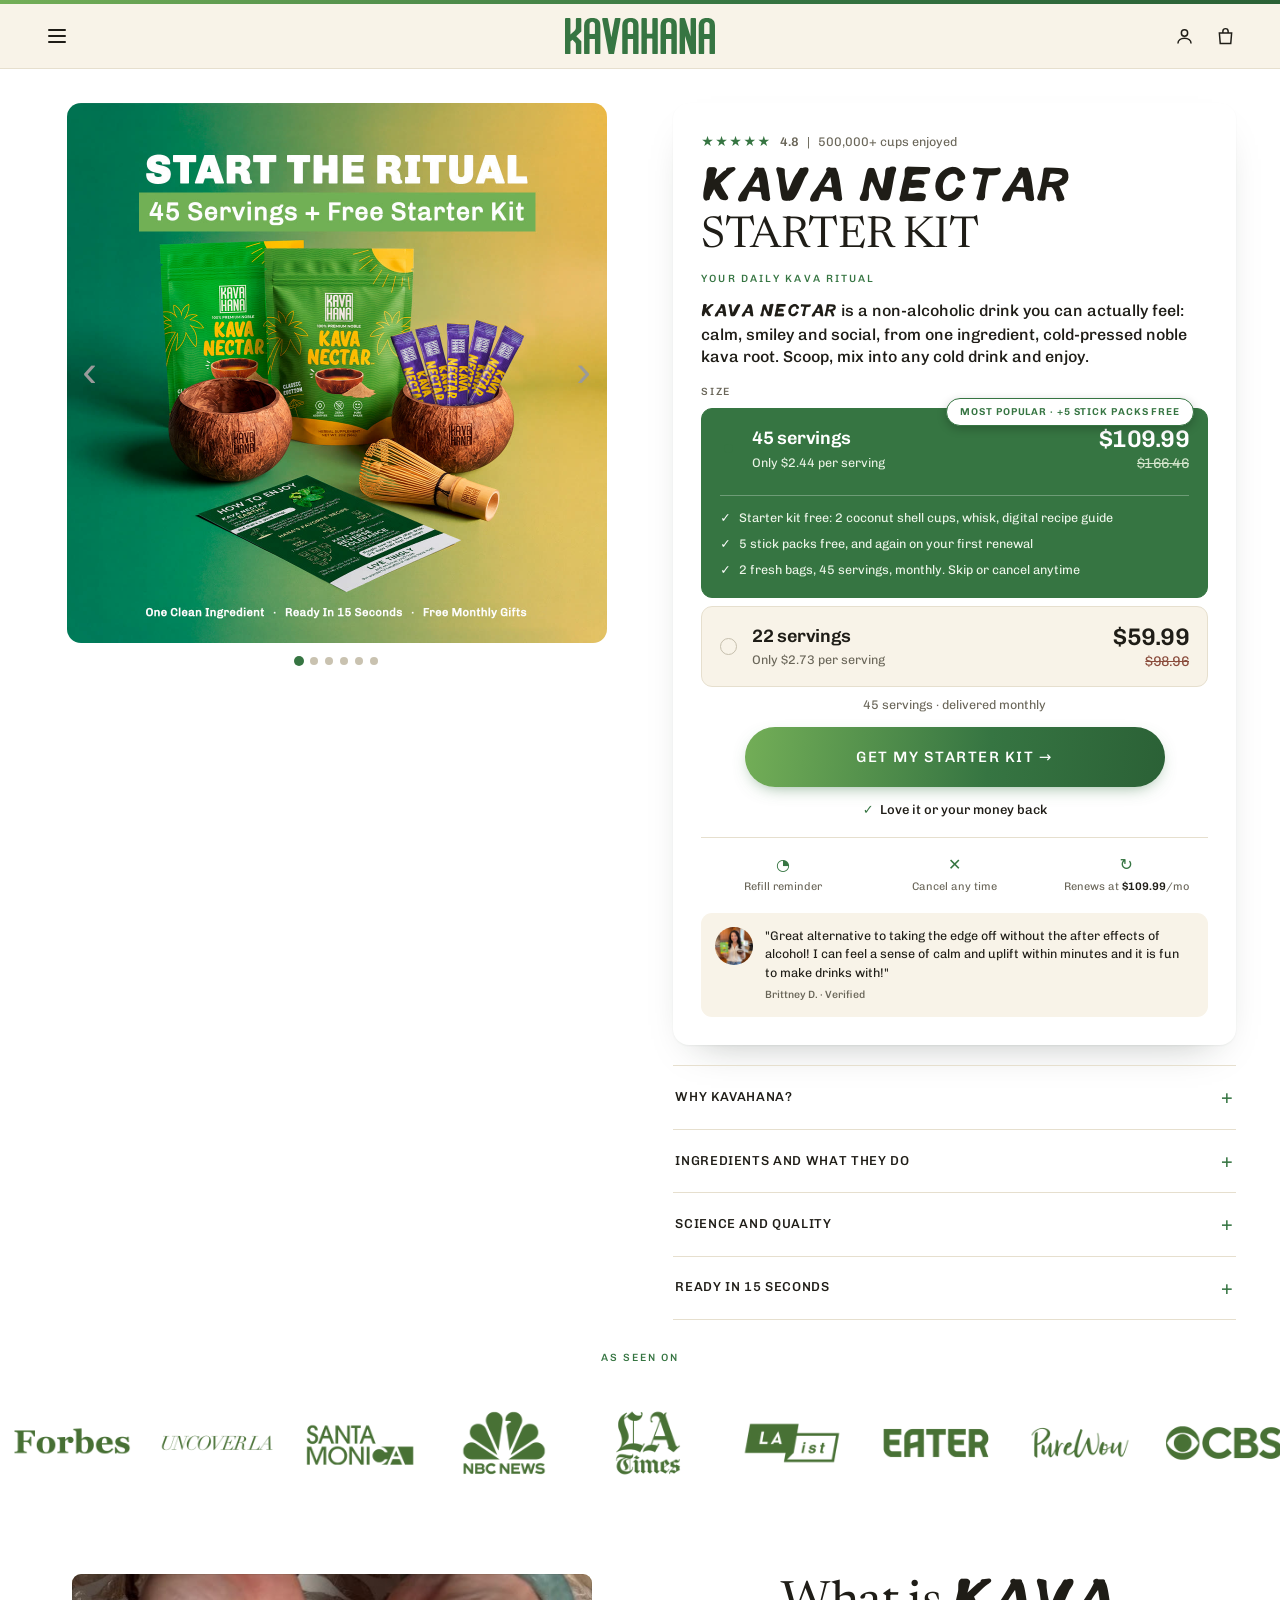
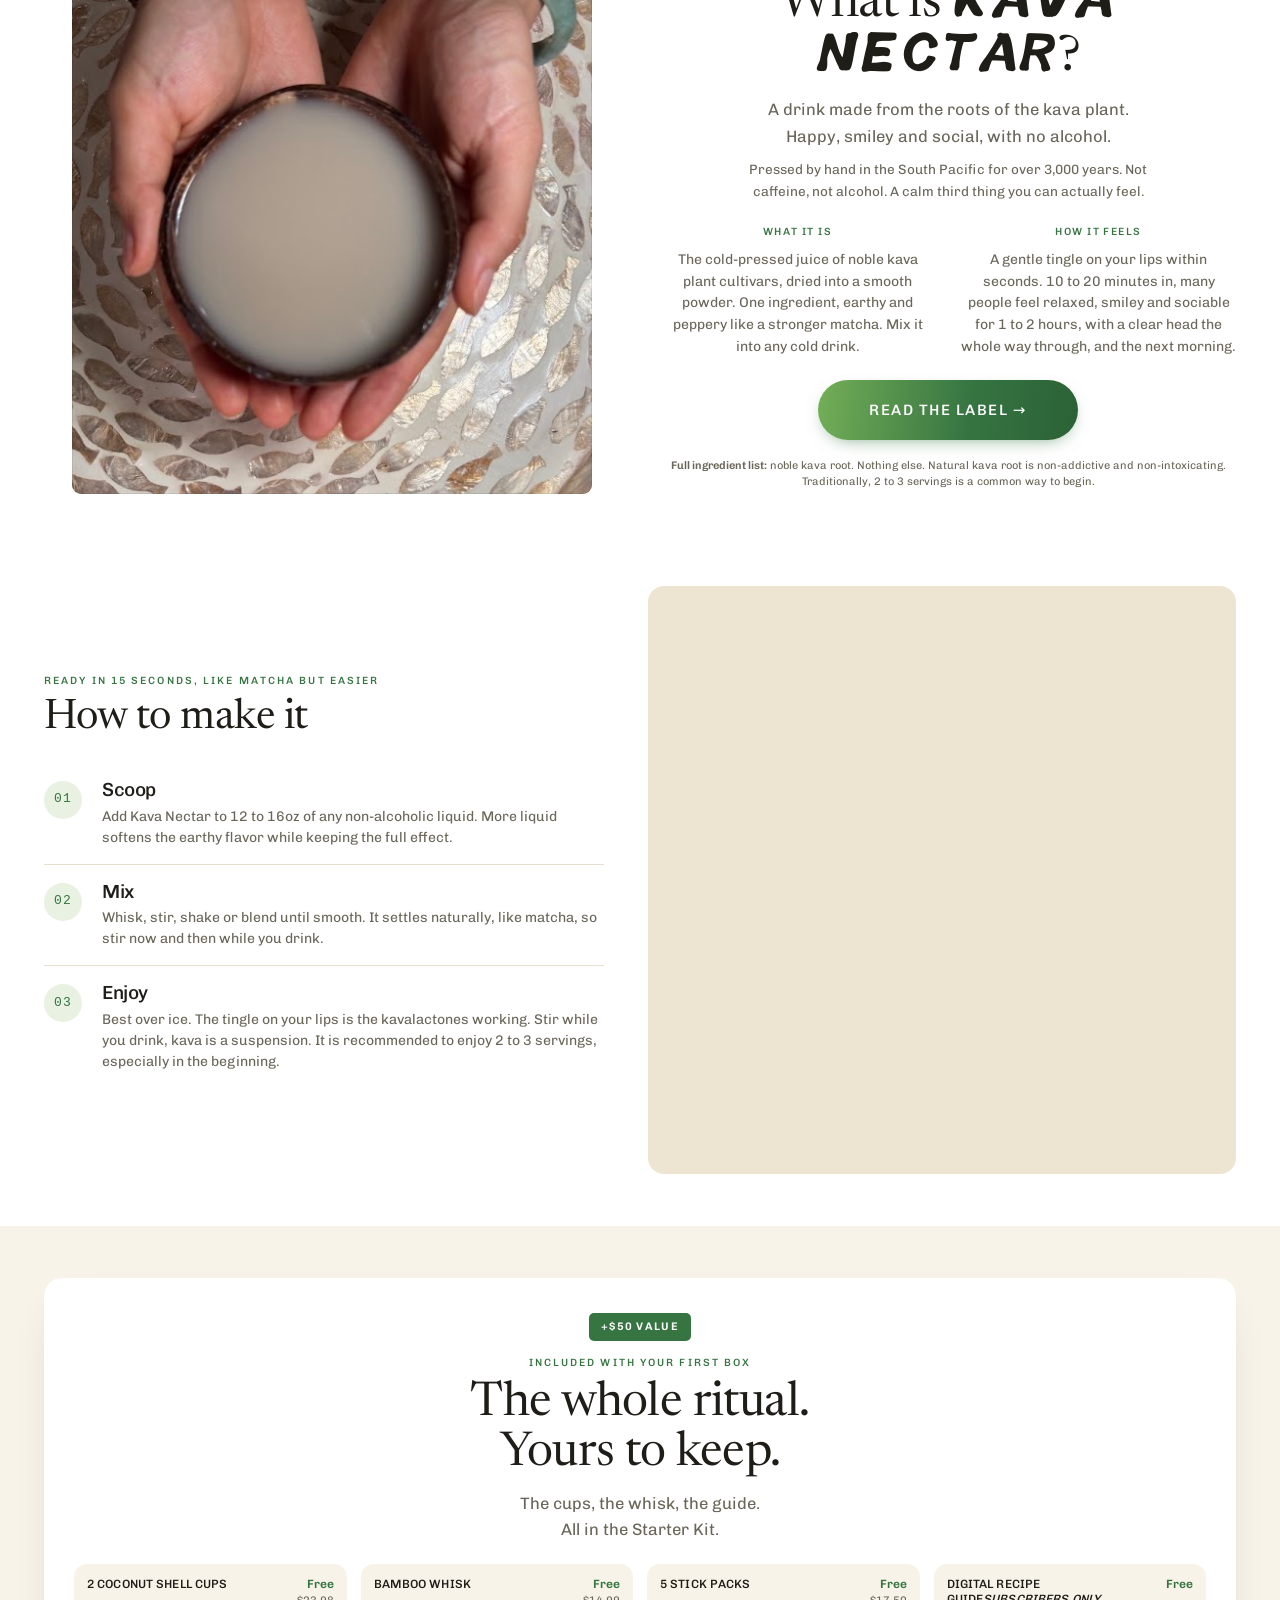
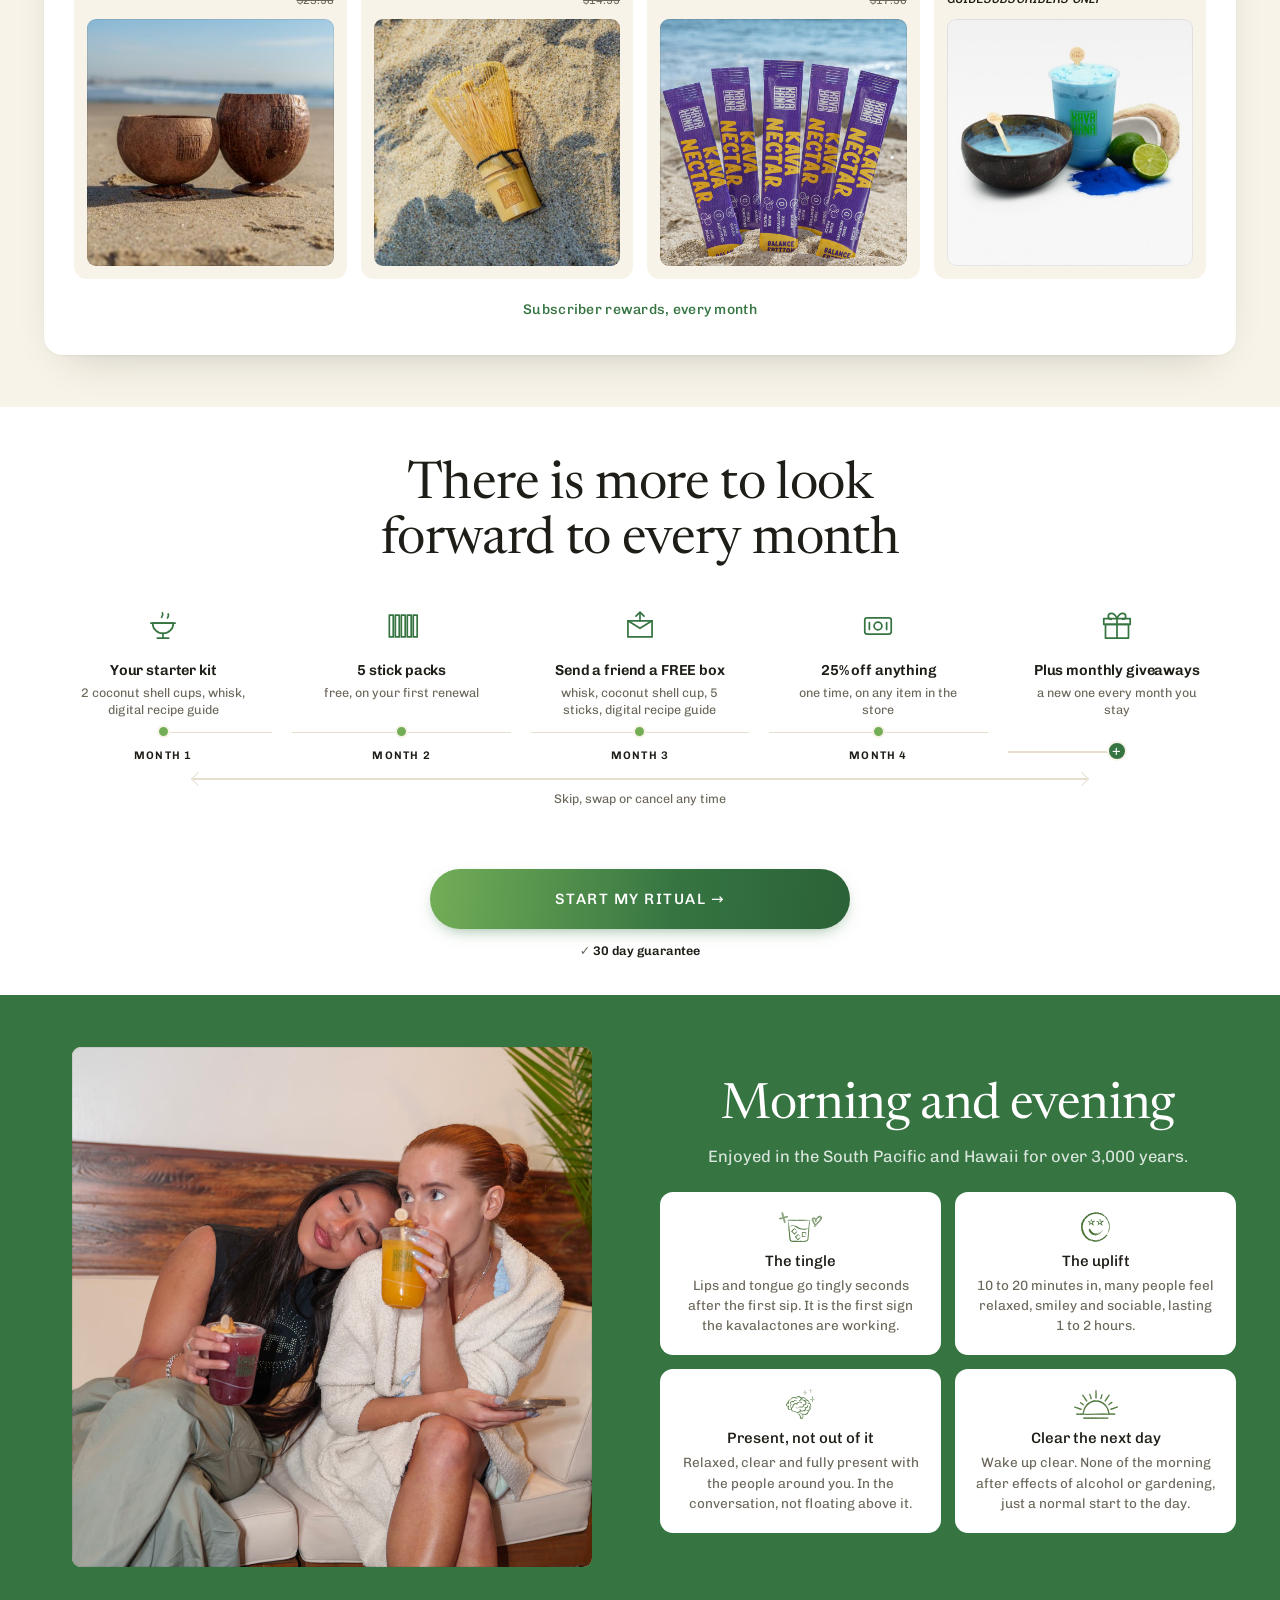
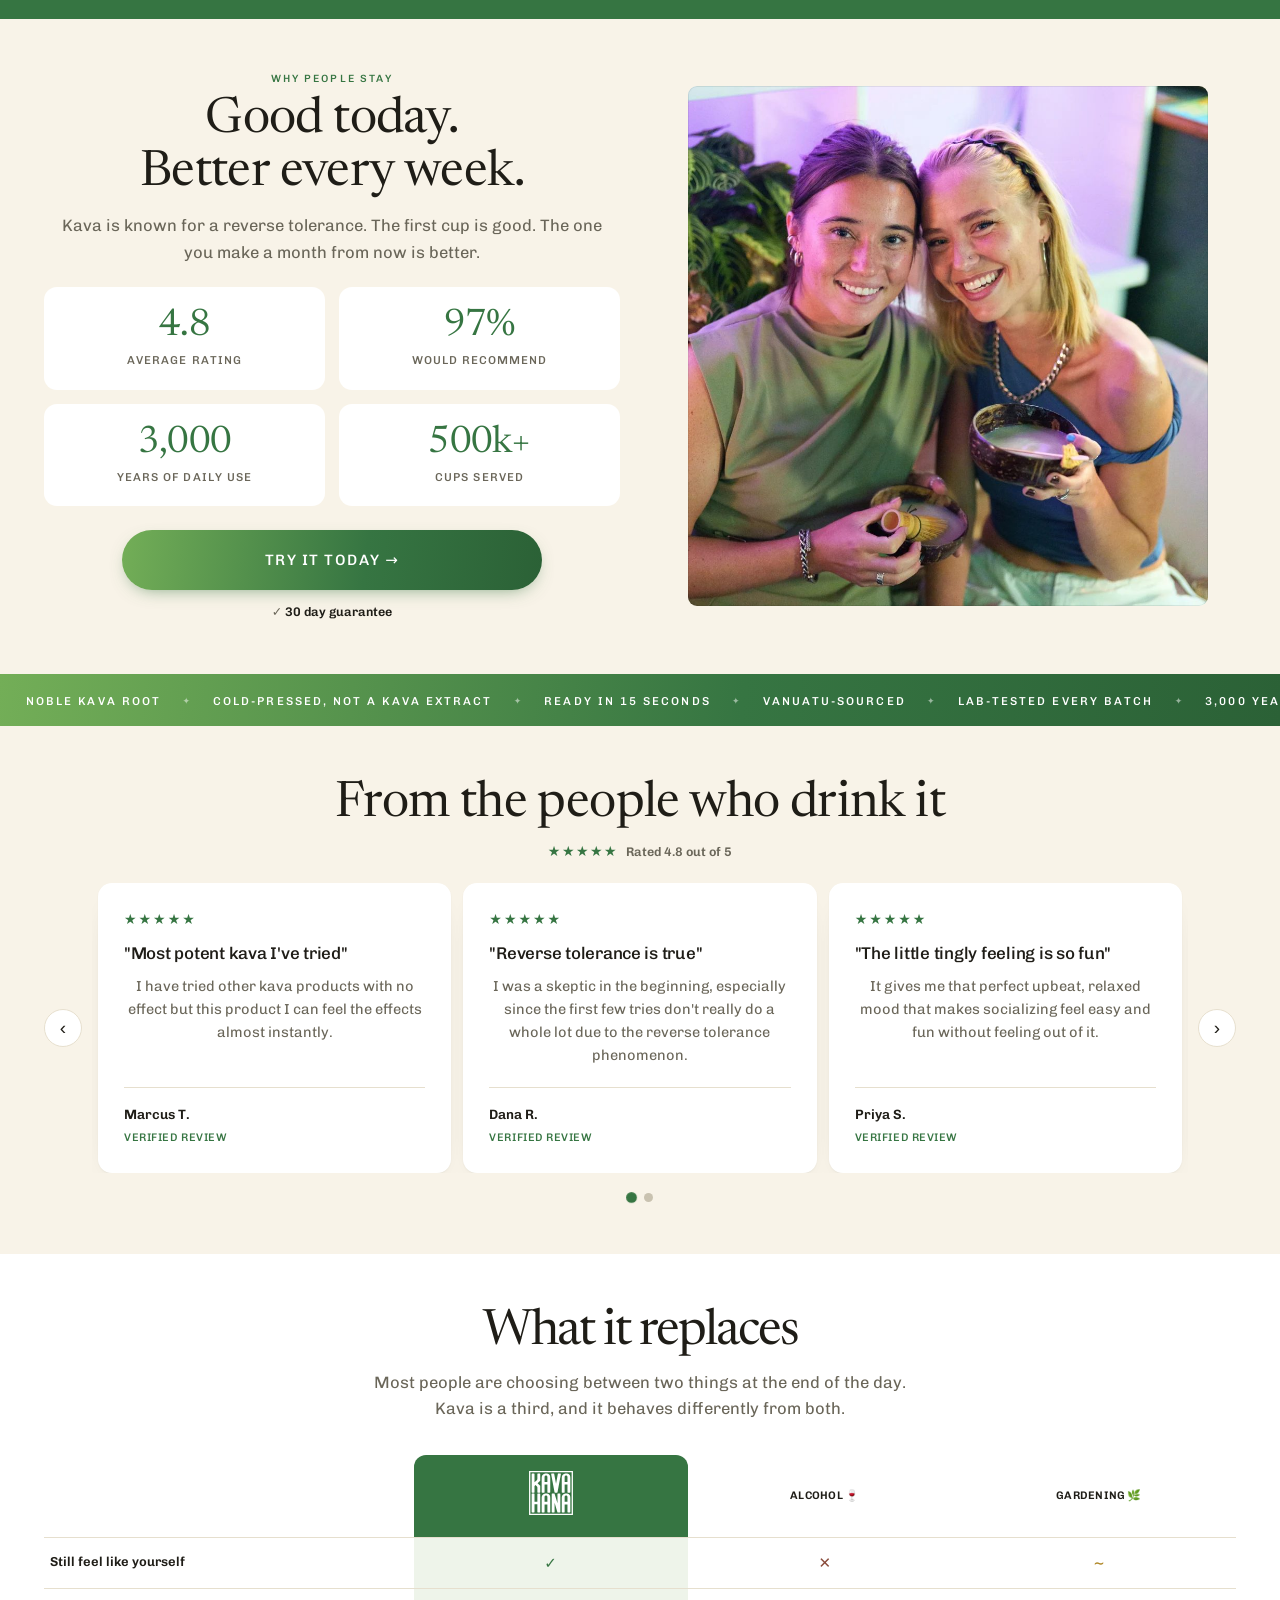
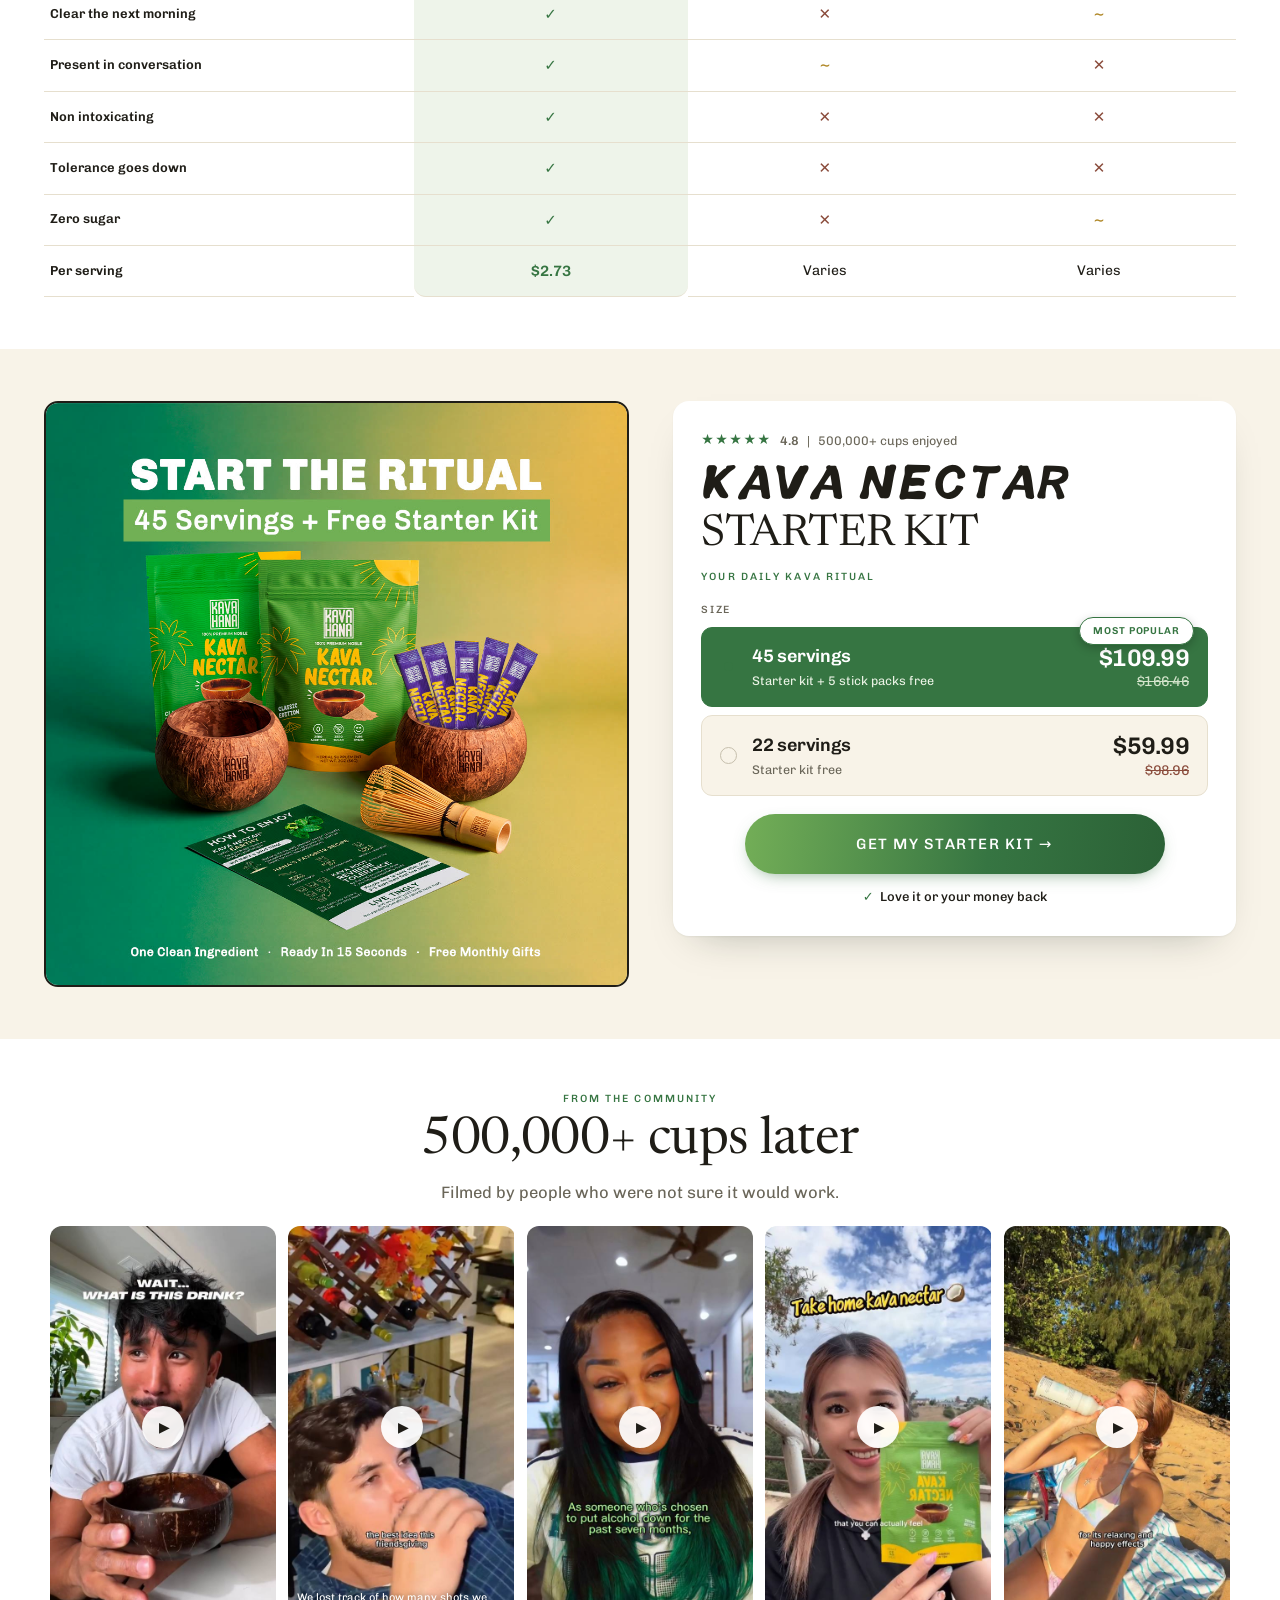
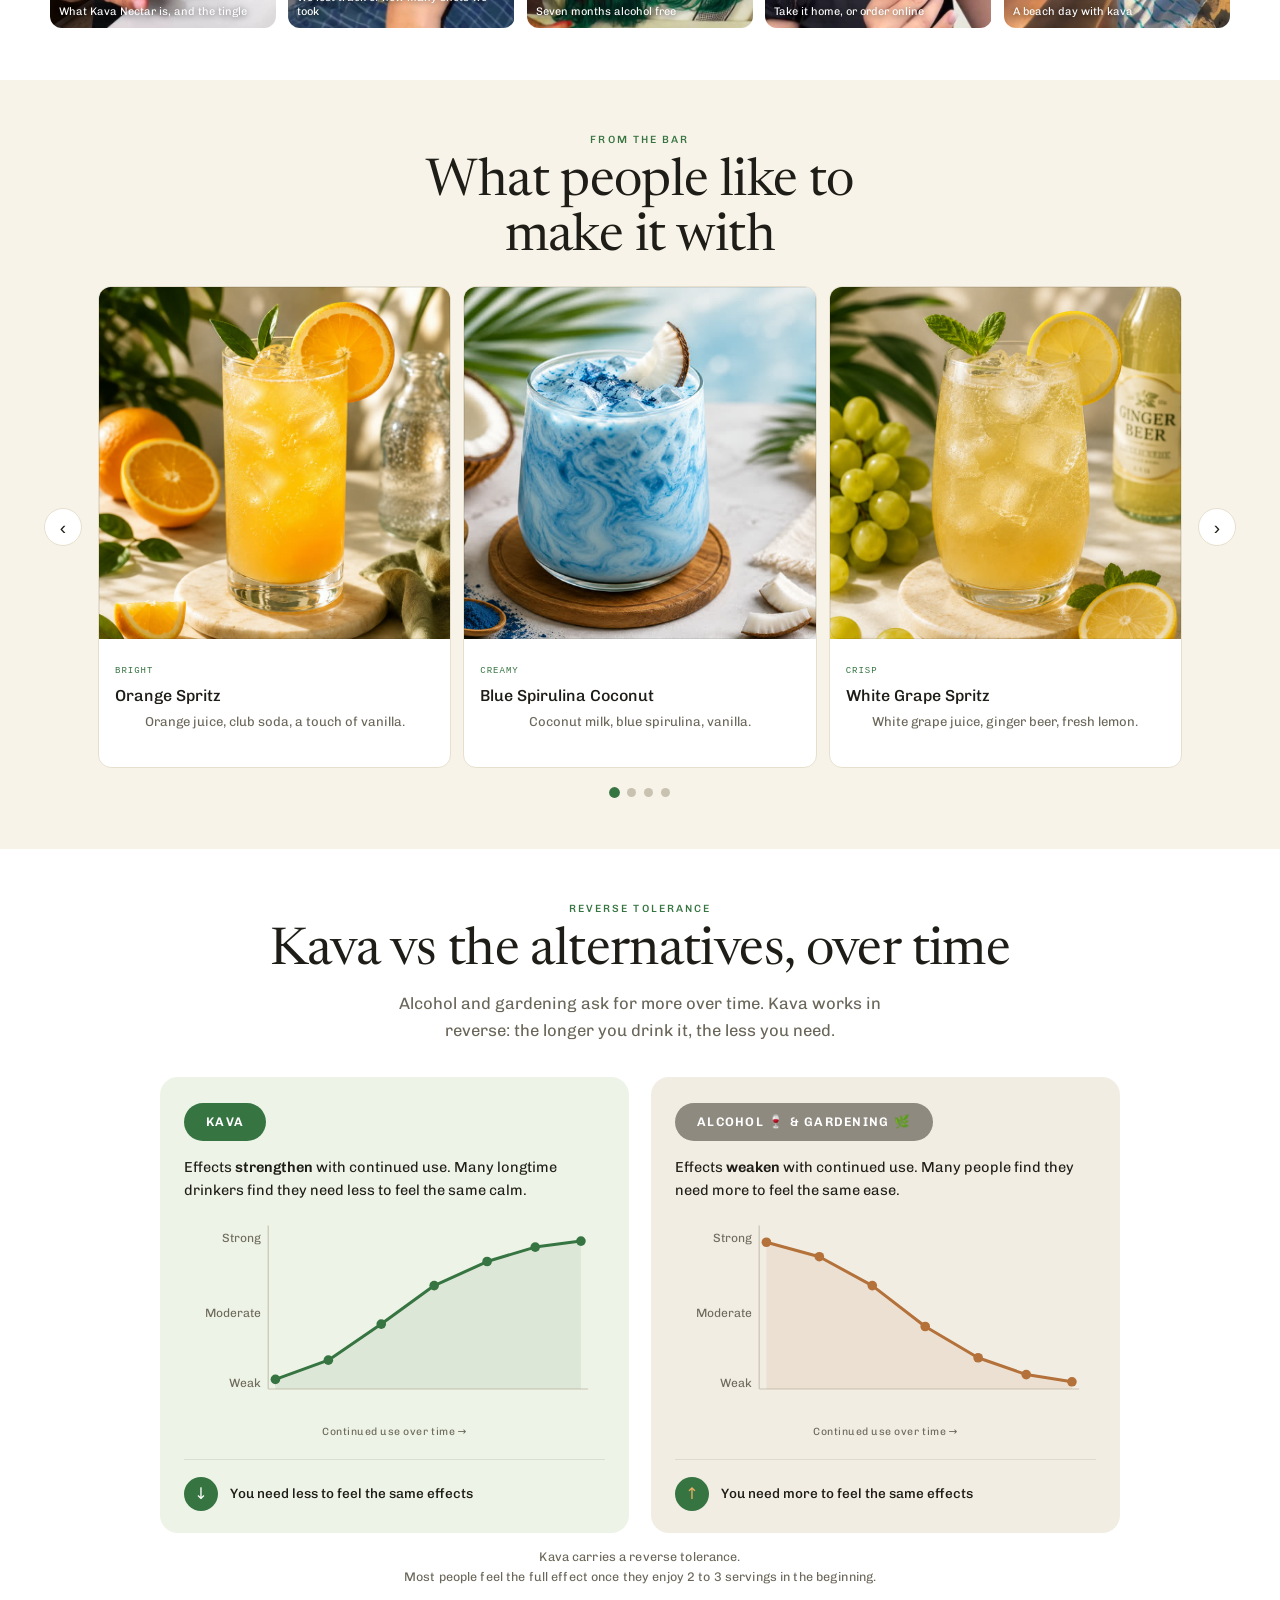
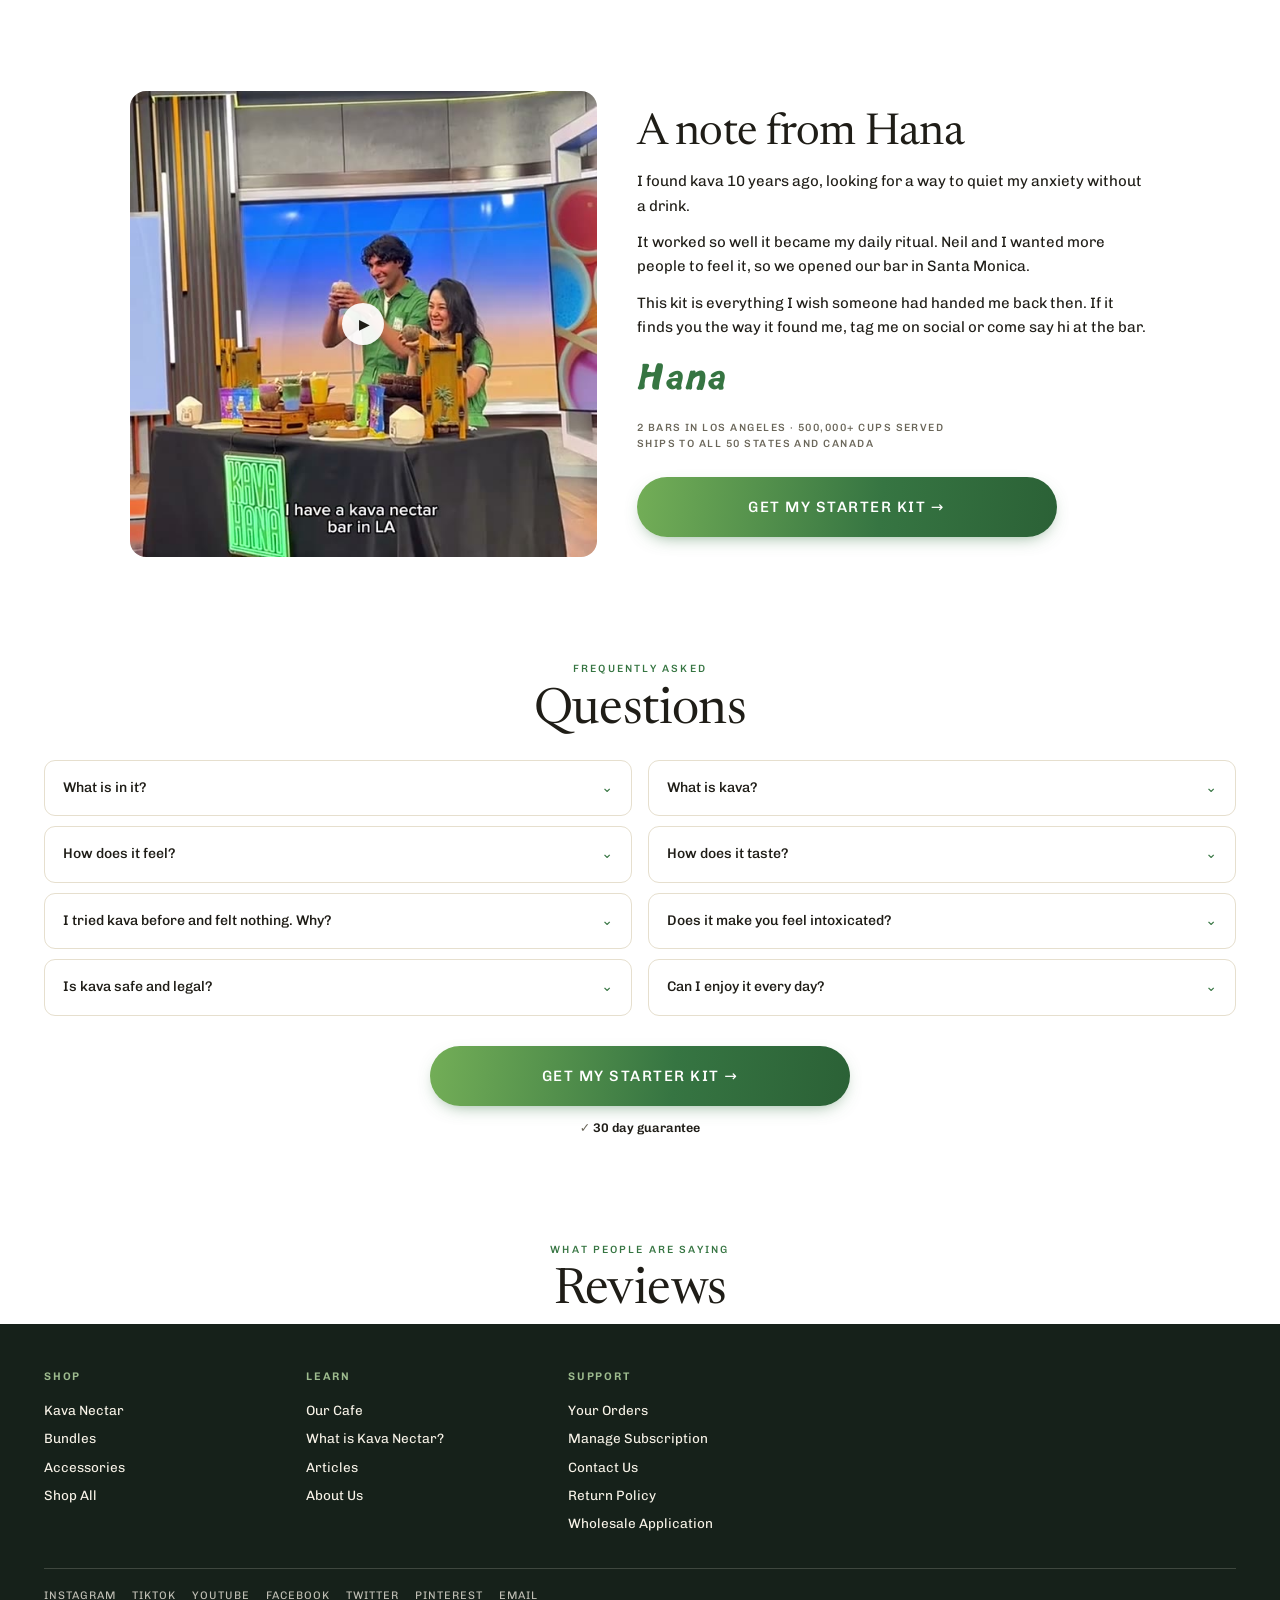
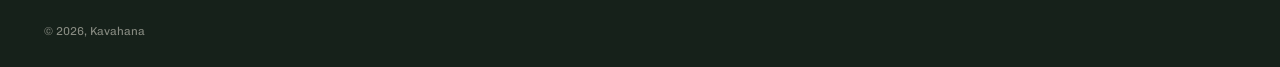
==== index.html @ b06ee7ac "ED-style seamless gallery wrap via clone, decoupled buy boxes, compact options, giftband line Co-Aut" ====
<!doctype html>
<html lang="en">
<head>
<meta charset="utf-8">
<meta name="viewport" content="width=device-width, initial-scale=1">
<meta name="robots" content="noindex, nofollow">
<title>Kavahana &#183; Nectar Starter Kit</title>
<meta name="description" content="The Starter Kit subscription PDP mockup.">
<link rel="preload" as="font" type="font/woff2" href="fonts/chivo-var.woff2" crossorigin>
<link rel="preload" as="font" type="font/woff2" href="fonts/newsreader-var.woff2" crossorigin>
<style>

@font-face{font-family:Chivo;font-style:normal;font-weight:100 900;font-display:swap;
  src:url(fonts/chivo-var.woff2) format('woff2-variations'),url(fonts/chivo-var.woff2) format('woff2')}
@font-face{font-family:Newsreader;font-style:normal;font-weight:200 800;font-display:swap;
  src:url(fonts/newsreader-var.woff2) format('woff2-variations'),url(fonts/newsreader-var.woff2) format('woff2')}
@font-face{font-family:'Mauna Loa';font-style:normal;font-weight:400;font-display:swap;
  src:url(fonts/MaunaLoa.otf) format('opentype')}

:root{--green:#367542;--green2:#73AE57;--mint:#8AC79A;--cream:#F8F3E8;--bone:#FFFFFF;--ink:#1F1D17;--deep:#14261A;--lav:#F8F3E8;--line:#E6DFCE;--grey:#6A6659;--clay:#8A4B3B;--card:#FFFFFF;--grad:linear-gradient(96deg,#73AE57,#367542 58%,#2B6136);}
*{margin:0;padding:0;box-sizing:border-box}
html{-webkit-text-size-adjust:100%;scroll-behavior:smooth;overflow-x:clip}
body{overflow-x:clip}
body{font-family:Chivo,ui-sans-serif,system-ui,-apple-system,'Segoe UI',sans-serif;background:#fff;color:var(--ink);font-size:16px;line-height:1.6;-webkit-font-smoothing:antialiased;padding-bottom:0}
img{max-width:100%;display:block}
.mauna{font-family:'Mauna Loa',ui-serif,'Iowan Old Style',Georgia,serif;letter-spacing:.03em;font-weight:400}

.tpl{position:sticky;top:0;z-index:90;background:#111;color:#fff;padding:7px 16px;display:flex;justify-content:space-between;gap:10px;flex-wrap:wrap;align-items:center}
.tpl .t{font-family:ui-monospace,monospace;font-size:10px;letter-spacing:.12em;text-transform:uppercase;opacity:.8}
.tpl .t b{color:var(--green2);opacity:1}
.tpl button{font:inherit;font-family:ui-monospace,monospace;font-size:10px;background:transparent;color:#fff;border:1px solid #444;padding:5px 12px;cursor:pointer;border-radius:999px}
.note{display:block;font-family:ui-monospace,monospace;font-size:10px;letter-spacing:.06em;text-transform:uppercase;color:var(--green);background:#EAF1E3;border-left:2px solid var(--green);padding:6px 10px;margin:0 0 14px}
body.hide-notes .note{display:none}

/* ---- 1. top bar + nav (ED chrome) ---- */
.topbar{background:#111;color:#fff;text-align:center;padding:9px 16px;font-size:11px;letter-spacing:.14em;text-transform:uppercase;font-weight:500}
.topbar span{opacity:.55;margin:0 10px}
.gradline{height:4px;background:var(--grad)}
.nav{background:var(--cream);border-bottom:1px solid var(--line);position:sticky;top:0;z-index:60}
.nav .in{max-width:1240px;margin:0 auto;padding:14px 24px;display:grid;grid-template-columns:1fr auto 1fr;align-items:center;gap:16px}
.nav .l,.nav .r{display:flex;gap:20px;align-items:center}
.nav .r{justify-content:flex-end}
.burger{background:none;border:0;padding:4px;cursor:pointer;display:grid;gap:4px;width:26px}
.burger span{display:block;height:2px;background:var(--ink);border-radius:2px}
.nav .ico{width:21px;height:21px;color:var(--ink);cursor:pointer}
.wordmark{width:150px;height:auto;color:var(--green);margin:0 auto}
@media(max-width:620px){.wordmark{width:118px}.nav .in{padding:12px 18px}}

.wrap{max-width:1240px;margin:0 auto;padding:0 24px}
section{padding:52px 0}
section.lav{background:var(--cream)}
section.green{background:var(--green);color:#fff}
section.green h1,section.green h2,section.green h3{color:#fff}
section.green p,section.green .lead{color:rgba(255,255,255,.82)}
section.green .eyebrow{color:var(--mint)}
section.green .bn,section.green .gt,section.green .st4>div{color:var(--ink)}
section.green .bn h3,section.green .gt h3,section.green .st4 h3{color:var(--ink)}
section.green .bn p,section.green .gt p,section.green .st4 p{color:var(--grey)}
section.green .slot .lbl{color:#46523F}
section.green .bn .ic{color:var(--green)}
section.tight{padding:30px 0}
h1,h2{font-family:Newsreader,ui-serif,Georgia,serif;font-weight:400;letter-spacing:-.012em;line-height:1.06}
h3{font-weight:500;letter-spacing:0;line-height:1.2}
b,strong{font-weight:600}
.htoh2,.gifth2,.btbh2,.ctrh{font-family:Newsreader,ui-serif,Georgia,serif;font-weight:400}
h2{font-size:clamp(30px,4.3vw,50px)}
.h2c{text-align:center;margin-bottom:14px}
.lead{color:var(--grey);font-size:16.5px;max-width:54ch;margin-bottom:0}
.ctr{text-align:center}.ctr .lead{margin:0 auto}
.ctrh{text-align:center}
.splitctr{text-align:center}
.splitctr .lead,.splitctr .ben2,.splitctr .st4{margin-left:auto;margin-right:auto}
.splitctr .guar{text-align:center}

/* ---- shared pill CTA (ED signature) ---- */
.pill-cta{display:block;width:100%;max-width:420px;margin:0 auto;background:var(--grad);color:#fff;border:0;font:inherit;font-weight:500;font-size:15px;padding:18px 26px;border-radius:999px;cursor:pointer;letter-spacing:.1em;text-transform:uppercase;box-shadow:0 6px 18px -8px rgba(54,117,66,.7);transition:transform .12s,box-shadow .16s}
.pill-cta:hover{transform:translateY(-1px);box-shadow:0 10px 24px -8px rgba(54,117,66,.8)}
.guar{text-align:center;font-size:12.5px;color:var(--grey);margin-top:12px}
.guar b{color:var(--ink)}

/* ---- image slots ---- */
.slot{position:relative;overflow:hidden;border-radius:14px;background:
  radial-gradient(130% 100% at 24% 14%, rgba(115,174,87,.34), transparent 60%),
  radial-gradient(120% 110% at 84% 92%, rgba(54,117,66,.48), transparent 58%),
  linear-gradient(155deg,#EDE4D1,#D6CBB2);display:flex;align-items:flex-end}
.slot::after{content:"";position:absolute;inset:0;border-radius:14px;box-shadow:inset 0 0 0 1px rgba(22,33,26,.09)}
.slot span.lbl{position:relative;font-family:ui-monospace,monospace;font-size:9.5px;letter-spacing:.08em;text-transform:uppercase;color:#46523F;background:rgba(255,253,248,.82);padding:5px 8px;margin:11px;border-radius:5px}
.slot.sq{aspect-ratio:1}.slot.wide{aspect-ratio:4/3}.slot.v{aspect-ratio:9/16}

/* ---- 3. HERO ---- */
.hero{display:grid;grid-template-columns:1.04fr 1fr;gap:44px;padding:34px 0 0;align-items:start}
.gal{position:sticky;top:78px;max-width:540px;justify-self:center;width:100%}
.galwrap{position:relative;border-radius:14px;overflow:hidden}
.gnav{position:absolute;top:50%;transform:translateY(-50%);z-index:3;width:34px;height:64px;
  border:0;background:transparent;color:#9a9a9a;font-size:44px;font-weight:200;line-height:1;cursor:pointer;
  display:none;align-items:center;justify-content:center;padding:0 0 4px;transition:color .15s}
.gnav:hover{color:#616161}
.gprev{left:6px}
.gnext{right:6px}
@media(min-width:760px){
  .gnav{display:flex}
  .slides,.ctrack{cursor:grab}
  .slides.dragging,.ctrack.dragging{cursor:grabbing;scroll-snap-type:none;scroll-behavior:auto}
}
.slides{display:flex;overflow-x:auto;overflow-y:hidden;scroll-snap-type:x mandatory;scroll-behavior:smooth;scrollbar-width:none;-webkit-overflow-scrolling:touch;overscroll-behavior-x:contain;touch-action:pan-x pan-y pinch-zoom}
.slides::-webkit-scrollbar{display:none}
.slide{flex:0 0 100%;scroll-snap-align:start;scroll-snap-stop:always}
.slide .slot{border-radius:0}
.heroimg,.galimg{width:100%;height:100%;aspect-ratio:1;object-fit:cover;display:block}
.dots2{display:flex;gap:7px;justify-content:center;margin-top:14px}
.dots2 button{width:8px;height:8px;border-radius:50%;border:0;padding:0;background:#C9C2B0;cursor:pointer;transition:background .15s,transform .15s}
.dots2 button.on{background:var(--green);transform:scale(1.25)}

/* buy box */
.buy{background:var(--card);border-radius:16px;padding:28px;box-shadow:0 1px 2px rgba(22,33,26,.05),0 18px 40px -24px rgba(22,33,26,.35)}
.eyebrow{font-size:10.5px;font-weight:500;letter-spacing:.2em;text-transform:uppercase;color:var(--green);margin-bottom:7px}
.eyebrow-sub{margin:2px 0 12px}
.stars-row .ph{margin-left:8px}
.buy h1{font-size:clamp(32px,3.9vw,44px);margin-bottom:10px;letter-spacing:-.01em}
.stars-row{display:flex;align-items:center;gap:8px;font-size:12.5px;color:var(--grey);margin-bottom:13px;flex-wrap:wrap}
.stars-row .s{color:var(--green);letter-spacing:1.5px;font-size:14px}
.getline{font-weight:500;font-size:16px;margin-bottom:9px;line-height:1.35}
.desc{font-size:14.5px;color:var(--grey);margin-bottom:17px}
.pricerow{display:flex;align-items:baseline;gap:11px;flex-wrap:wrap;margin-bottom:4px}
.pricerow .p{font-size:34px;font-weight:600;letter-spacing:-.035em;color:var(--green);line-height:1}
.pricerow s{font-size:17px;color:var(--grey);font-weight:400}
.shipfree{background:var(--green);color:#fff;font-size:9.5px;font-weight:600;padding:4px 9px;border-radius:999px;letter-spacing:.08em;text-transform:uppercase}
.perserv{font-size:12.5px;font-weight:500;color:var(--ink);margin-bottom:16px}

/* option selectors (ED radio cards) */
.optlabel{font-size:10.5px;font-weight:500;letter-spacing:.16em;text-transform:uppercase;color:var(--grey);margin:16px 0 8px}
.opt{border:1.5px solid var(--line);background:var(--cream);border-radius:11px;padding:17px 18px;cursor:pointer;display:grid;grid-template-columns:20px 1fr auto;gap:12px;align-items:center;margin-bottom:8px;position:relative;transition:border-color .14s}
.opt:hover{border-color:var(--green2)}
.opt.sel{border-color:var(--green);background:var(--green);box-shadow:none}
.opt.sel .nm,.opt.sel .pr{color:#fff}
.opt.sel .nm small{color:#EAF3E5}
.opt.sel .pr s{color:#D3E4CB}
.opt.sel .rad{border-color:#fff}
.opt.sel .rad::after{background:#fff}
.opt.sel .tag{background:#fff;color:var(--green);box-shadow:0 3px 10px rgba(0,0,0,.22);border:1.5px solid var(--green)}
.optbens{display:none;margin-top:12px;padding-top:12px;border-top:1px solid rgba(255,255,255,.28);grid-column:1/-1}
.opt.sel .optbens{display:grid;gap:6px}
.optbens span{font-size:12.5px;color:#EDF5E9}
.optbens span::before{content:"\2713";color:#fff;font-weight:400;margin-right:8px}
.opt .rad{width:17px;height:17px;border-radius:50%;border:1.5px solid #C6BFAD;position:relative}
.opt.sel .rad{border-color:var(--green)}
.opt.sel .rad::after{content:"";position:absolute;inset:3px;border-radius:50%;background:var(--green)}
.opt .nm{font-size:18px;font-weight:600;line-height:1.2;letter-spacing:-.015em}
.opt .nm small{display:block;font-size:11.5px;font-weight:400;color:var(--grey);margin-top:2px}
.opt .pr{text-align:right;font-weight:600;font-size:24px;white-space:nowrap;letter-spacing:-.03em;color:var(--ink);line-height:1.1}
.opt .pr s{display:block;font-size:14px;color:var(--clay);font-weight:400;margin-top:3px}
.opt .tag{position:absolute;top:-11px;right:13px;background:var(--green);color:#fff;font-size:10px;font-weight:600;padding:5px 13px;border-radius:999px;letter-spacing:.09em;text-transform:uppercase;white-space:nowrap}
.giftline{background:#E9F1E3;border-radius:9px;padding:11px 13px;font-size:12.5px;margin:10px 0 0;color:var(--green);font-weight:500}

.opt .nm small{display:block;font-size:12.5px;font-weight:400;color:var(--grey);margin-top:5px;letter-spacing:0}
.guarline{text-align:center;font-size:13px;font-weight:500;margin-top:13px;color:var(--ink)}
.guarline::before{content:"\2713";color:var(--green);font-weight:400;margin-right:6px}
.icons3{display:grid;grid-template-columns:repeat(3,1fr);gap:8px;margin-top:16px;padding-top:16px;border-top:1px solid var(--line)}
.icons3 div{text-align:center;font-size:11px;color:var(--grey);line-height:1.35}
.icons3 .i{font-size:16px;color:var(--green);margin-bottom:5px}
.icons3 b{color:var(--ink);font-weight:600}
.subline{font-size:12.5px;color:var(--grey);text-align:center;margin-top:14px}
.quotecard{display:flex;gap:12px;align-items:flex-start;background:var(--cream);border-radius:11px;padding:14px;margin-top:18px}
.quotecard .av{width:38px;height:38px;border-radius:50%;flex:0 0 38px;background:linear-gradient(150deg,#D6CBB2,#B9AE94);object-fit:cover;display:block}
.quotecard p{font-size:12.5px;line-height:1.45}
.quotecard .w{font-size:10.5px;color:var(--grey);margin-top:5px;font-weight:500}

/* accordions under buy box */
.acc{margin-top:20px}
.acc details{border-top:1px solid var(--line)}
.acc details:last-child{border-bottom:1px solid var(--line)}
.acc summary{cursor:pointer;padding:16px 2px;font-weight:500;font-size:13px;letter-spacing:.05em;text-transform:uppercase;list-style:none;display:flex;justify-content:space-between;gap:14px;align-items:center}
.acc summary::-webkit-details-marker{display:none}
.acc summary::after{content:"+";color:var(--green);font-weight:400;font-size:19px}
.acc details[open] summary::after{content:"\2013"}
.acc details p{padding:0 2px 16px;font-size:14px;color:var(--grey)}
.acc details ul{padding:0 2px 16px 20px;font-size:14px;color:var(--grey)}

/* ---- how to use ---- */
.howto-sec{padding-top:40px}
.htoh2{font-size:clamp(28px,4vw,42px);margin-bottom:4px}
.howto{display:grid;grid-template-columns:1fr 1.05fr;gap:44px;align-items:center}
.steps2{margin-top:22px;display:grid;gap:0}
.stp{display:grid;grid-template-columns:44px 1fr;gap:14px;padding:16px 0;border-bottom:1px solid var(--line);align-items:start}
.stp:last-child{border-bottom:0}
.htn{font-family:ui-monospace,monospace;font-size:13px;font-weight:500;letter-spacing:.1em;color:var(--green);background:#E9F1E3;border-radius:999px;width:38px;height:38px;display:flex;align-items:center;justify-content:center;margin-top:2px}
.stp h3{font-size:19px;letter-spacing:-.02em;margin-bottom:4px}
.stp p{font-size:14px;color:var(--grey);line-height:1.5}
.howto-gif{position:relative}
.howto-gif .slot{aspect-ratio:1;border-radius:16px}
.howto-gif video.slot{width:100%;height:auto;object-fit:cover;display:block;background:#EDE4D1}
.howto-gif .play{position:absolute;inset:0;margin:auto;width:52px;height:52px;border-radius:50%;background:rgba(255,253,248,.92);display:flex;align-items:center;justify-content:center;font-size:17px;padding-left:4px;color:var(--ink);box-shadow:0 6px 20px -8px rgba(22,33,26,.4)}
@media(max-width:900px){
  .howto{grid-template-columns:1fr;gap:22px}
  .howto-gif{order:-1}
  .howto-gif .slot{aspect-ratio:1}
  .stp{padding:13px 0}
  .stp h3{font-size:17px}
  .stp p{font-size:13.5px}
}

/* ---- 4. gift band ---- */
.giftband{background:var(--lav);border-radius:0}
.gifthead{display:inline-block;background:var(--green);color:#fff;font-size:10px;font-weight:600;letter-spacing:.14em;text-transform:uppercase;padding:5px 12px;border-radius:999px;margin-bottom:12px}
.giftpanel{background:var(--card);border-radius:18px;padding:34px 30px;box-shadow:0 1px 2px rgba(22,33,26,.05),0 18px 44px -26px rgba(22,33,26,.3)}
.gifth2{font-size:clamp(32px,4.4vw,48px);letter-spacing:-.012em;line-height:1.05}
.valchip{display:inline-block;background:var(--green);color:#fff;font-size:11px;font-weight:600;letter-spacing:.12em;text-transform:uppercase;padding:5px 12px;border-radius:5px;margin-bottom:14px}
.gifts{display:grid;grid-template-columns:repeat(4,minmax(0,1fr));gap:14px;margin-top:22px;text-align:left}
.gt{background:var(--cream);border-radius:13px;padding:13px;display:flex;flex-direction:column}
.gt .shot{margin-top:auto}
.gh{display:flex;justify-content:space-between;align-items:flex-start;gap:8px;margin-bottom:10px;min-height:32px}
.gn{font-size:12px;font-weight:500;line-height:1.25;letter-spacing:.01em;text-transform:uppercase}
.gf{font-size:12px;font-weight:600;color:var(--green);text-align:right;white-space:nowrap;line-height:1.2}
.gf s{display:block;font-size:11px;color:var(--grey);font-weight:400;margin-top:2px}
.gt .slot{aspect-ratio:1;border-radius:9px}
.shot{aspect-ratio:1;border-radius:9px;overflow:hidden;position:relative;background:#EDE4D1}
.shot img{width:100%;height:100%;object-fit:cover;object-position:50% 50%;display:block}
.shot-drinks img{object-position:50% 72%}
.shot-bar img{object-position:50% 67%}
.shot-hands img{object-position:50% 28%}
.split > .shot{max-width:520px;width:100%;margin-left:auto;margin-right:auto}
.shot::after{content:"";position:absolute;inset:0;border-radius:9px;box-shadow:inset 0 0 0 1px rgba(22,33,26,.09)}
@media(max-width:760px){.gifts{grid-template-columns:repeat(2,minmax(0,1fr))}}
.moregifts{text-align:center;margin-top:20px;font-size:14px;font-weight:500;letter-spacing:.02em;color:var(--green)}

/* ---- 6. press ---- */
.press{display:grid;grid-template-columns:repeat(3,1fr);gap:34px;align-items:start}
.pq p{font-size:14.5px;line-height:1.5;font-style:italic;min-height:96px}
.pq .logo{margin-top:16px;font-size:19px;font-weight:500;letter-spacing:-.02em;opacity:.72;text-align:center}
.dots{display:flex;gap:7px;justify-content:center;margin-top:26px}
.dots i{width:8px;height:8px;border-radius:50%;background:#C9C2B0;display:block}
.dots i.on{background:var(--green)}

/* ---- 7. transform ---- */
.split{display:grid;grid-template-columns:1fr 1fr;gap:40px;align-items:center}
.ben2{display:grid;grid-template-columns:1fr 1fr;gap:14px;margin-top:22px}
.bn{background:var(--card);border-radius:13px;padding:20px}
.bn .ic{width:38px;height:38px;color:var(--green);margin-bottom:10px}
.bn .ic svg{width:100%;height:100%}
.bn .ic img{width:100%;height:100%;object-fit:contain;display:block;margin:0 auto}
.bn .ic{height:30px;width:44px;margin:0 auto 10px;display:flex;align-items:center;justify-content:center}
.bn h3{font-size:15px;margin-bottom:5px}
.bn p{font-size:13.5px;color:var(--grey);line-height:1.5}

/* ---- 8. stats ---- */
.st4{display:grid;grid-template-columns:1fr 1fr;gap:14px;margin:22px 0 24px}
.st4 > div{background:var(--card);border-radius:13px;padding:20px}
.st4 .n{font-family:Newsreader,ui-serif,Georgia,serif;font-size:clamp(28px,3.6vw,38px);font-weight:400;color:var(--green);letter-spacing:-.02em;line-height:1}
.st4 .l{font-size:11.5px;font-weight:500;letter-spacing:.09em;text-transform:uppercase;color:var(--grey);margin-top:6px}

/* section photos stay square without ballooning when the split stacks */
.split > .slot{max-width:520px;width:100%;margin-left:auto;margin-right:auto}

/* ---- 4b. subscriber perks ---- */
.perkgrid{display:grid;grid-template-columns:repeat(5,1fr);gap:0;margin-top:34px}
.perk{display:flex;flex-direction:column;align-items:center;text-align:center;position:relative;padding:0 10px}
.pic{width:46px;height:46px;color:var(--green);margin-bottom:12px}
.pic svg{width:100%;height:100%}
.pt{font-size:14.5px;font-weight:600;letter-spacing:-.01em;line-height:1.25}
.ps{font-size:12.5px;color:var(--grey);margin-top:4px;line-height:1.4;max-width:22ch}
.pdot{position:relative;width:100%;height:26px;margin-top:auto;display:flex;align-items:center;justify-content:center}
.pdot::before{content:"";position:absolute;left:0;right:0;top:50%;height:1.5px;background:var(--line)}
.perk:first-child .pdot::before{left:50%}
.perk:last-child .pdot::before{right:50%}
.pdot span{position:relative;width:13px;height:13px;border-radius:50%;background:var(--green2);border:2px solid var(--cream)}
.pdot.pplus span{width:20px;height:20px;background:var(--green);color:#fff;display:flex;align-items:center;justify-content:center;font-size:14px;font-weight:400;line-height:1;border-color:var(--cream)}
.pm{font-size:11px;font-weight:600;letter-spacing:.11em;text-transform:uppercase;color:var(--ink);padding-top:2px}
.perkbar{position:relative;display:flex;flex-direction:column;align-items:center;margin-top:14px}
.pbline{display:block;width:calc(100% - 25%);height:1.5px;background:var(--line);position:relative}
.pbline::before,.pbline::after{content:"";position:absolute;top:-4px;width:9px;height:9px;border-top:1.5px solid var(--line);border-right:1.5px solid var(--line)}
.pbline::before{left:0;transform:rotate(-135deg)}
.pbline::after{right:0;transform:rotate(45deg)}
.pbtext{font-size:12.5px;color:var(--grey);margin-top:9px}
@media(max-width:960px){
  .perkgrid{grid-template-columns:repeat(2,minmax(0,1fr));gap:28px 14px;margin-left:auto;margin-right:auto;max-width:560px}
  .perk:nth-child(5){grid-column:1/-1;justify-self:center}
  .perk .pdot{display:none}
  .pm{margin-top:auto;padding-top:10px}
  .pbline{width:70%}
}
@media(max-width:560px){
  .perkgrid{gap:26px 14px}
}

/* ---- 3b. as seen on ---- */
.seenon{padding:30px 0 6px}
.pmq{overflow:hidden;width:100vw;max-width:100vw;margin-left:calc(50% - 50vw);margin-top:10px}
.ptrack{display:inline-flex;align-items:center;animation:psc 31s linear infinite;will-change:transform;transform:translateZ(0);backface-visibility:hidden}
.plogo{flex:0 0 auto;width:132px;height:132px;display:flex;align-items:center;justify-content:center;margin:0 6px}
.plogo img{width:100%;height:100%;object-fit:contain;display:block}
@keyframes psc{from{transform:translateX(0)}to{transform:translateX(-50%)}}
@media(prefers-reduced-motion:reduce){.ptrack{animation:none}}
@media(max-width:620px){.plogo{width:104px;height:104px;margin:0 2px}}

/* ---- 9. marquee ---- */
.mq{background:var(--grad);color:#fff;padding:13px 0;overflow:hidden;white-space:nowrap}
.mq .track{display:inline-flex;gap:0;animation:sc 32s linear infinite;will-change:transform}
.mq span{font-size:11.5px;font-weight:500;letter-spacing:.18em;text-transform:uppercase;padding:0 26px;position:relative}
.mq span::after{content:"\2726";position:absolute;right:-5px;top:50%;transform:translateY(-50%);opacity:.5;font-size:9px;pointer-events:none}
@keyframes sc{from{transform:translateX(0)}to{transform:translateX(-50%)}}
@media(prefers-reduced-motion:reduce){.mq .track{animation:none}}

/* ---- 10. tabs ---- */
.bothcols{display:grid;grid-template-columns:1fr 1fr;gap:26px;margin:22px 0 4px}
.bcap{font-size:10.5px;font-weight:500;letter-spacing:.14em;text-transform:uppercase;color:var(--green);margin-bottom:8px}
.bothcols p{font-size:14px;color:var(--grey);line-height:1.55}
.inlink{color:var(--green);font-weight:500;text-decoration:underline;text-underline-offset:2px}
.srcnote{text-align:center;font-size:12.5px;color:var(--grey);margin-top:8px;letter-spacing:.01em}
.ph{display:inline-block;background:#F1E7C9;color:#7A6320;border-radius:4px;padding:1px 7px;font-weight:600;font-size:11.5px}
@media(max-width:1000px){
  .galwrap{border-radius:0;width:min(100vw,540px);max-width:none;margin-left:calc(50% - min(50vw,270px));margin-right:calc(50% - min(50vw,270px))}
  .gal{display:flex;flex-direction:column;align-items:center}
  .dots2{width:100%}
  .hero{padding-top:0}
  .gal{margin-bottom:4px}
}
@media(max-width:620px){
  section{padding:34px 0}
  .ben2,.st4{grid-template-columns:1fr 1fr;gap:10px}
  .bn,.st4 > div{padding:15px}
  .bn h3{font-size:14px}.bn p{font-size:12.5px}
  .st4 .n{font-size:24px}.st4 .l{font-size:10px}
  .carou{min-height:0}
  .cslide p{font-size:14.5px}
  .wrap{padding:0 18px}
  .buy{padding:6px 18px 24px;border-radius:0;width:100vw;max-width:100vw;margin-left:calc(50% - 50vw);margin-right:calc(50% - 50vw);box-shadow:none;background:transparent}
  .dots2{margin-top:10px;margin-bottom:2px}
  .gal{margin-bottom:0}
  .hero{gap:8px}
  .giftpanel{padding:22px 18px;border-radius:12px}
  .gh{min-height:0;flex-direction:column;gap:2px}
  .gf{text-align:left}
  .gf s{display:inline;margin-left:6px}
  .getline{font-size:15px}
  .pill-cta{font-size:15px;padding:16px 20px}
  .cnav{flex-basis:32px;width:32px;height:32px;font-size:17px}
  .cslide p{font-size:15px}
  .media{grid-template-columns:repeat(3,1fr)}
  h2{font-size:26px}
.bothcols{grid-template-columns:1fr;gap:20px}}
.tabs2{display:flex;gap:9px;margin:20px 0 16px}
.tabs2 button{font:inherit;font-weight:500;font-size:11px;letter-spacing:.13em;text-transform:uppercase;padding:9px 20px;border-radius:999px;border:1.5px solid var(--line);background:var(--bone);cursor:pointer}
.tabs2 button.sel{background:var(--green);color:#fff;border-color:var(--green)}
.tp{display:none}.tp.sel{display:block}
.finep{font-size:11px;color:var(--grey);margin-top:18px;line-height:1.5}

/* shared carousel */
.carou{position:relative;display:flex;align-items:center;gap:10px;margin-top:20px;min-height:150px}
.ctrack{display:flex;overflow-x:auto;overflow-y:hidden;scroll-snap-type:x mandatory;scroll-behavior:smooth;scrollbar-width:none;flex:1;gap:0;overscroll-behavior-x:contain;touch-action:pan-x pan-y pinch-zoom;-webkit-overflow-scrolling:touch}
.ctrack::-webkit-scrollbar{display:none}
.cslide{flex:0 0 100%;scroll-snap-align:center;scroll-snap-stop:always;padding:0 6px;display:flex;flex-direction:column;justify-content:center;align-items:stretch}
.cslide > *{width:100%}
.cslide p{font-size:18px;line-height:1.55;font-style:normal;text-align:center;max-width:34ch;margin:0 auto;color:var(--ink)}
.cslide .cst{color:var(--green);letter-spacing:3px;font-size:16px;text-align:center;margin-bottom:14px}
.cslide .logo{margin-top:14px;font-size:12px;font-weight:500;letter-spacing:.09em;text-transform:uppercase;color:var(--grey);text-align:center}
.cnav{flex:0 0 38px;width:38px;height:38px;border-radius:50%;border:1px solid var(--line);background:var(--bone);cursor:pointer;font-size:19px;line-height:1;color:var(--ink);display:flex;align-items:center;justify-content:center;transition:border-color .15s}
.cnav:hover{border-color:var(--green);color:var(--green)}
.cdots{display:flex;gap:8px;justify-content:center;margin-top:20px}
.cdots button{width:9px;height:9px;border-radius:50%;border:0;padding:0;background:#C9C2B0;cursor:pointer;transition:background .15s,transform .15s}
.cdots button.on{background:var(--green);transform:scale(1.2)}
.btbh2{font-size:clamp(32px,4.8vw,52px);letter-spacing:-.012em}
.rec-carou .rec,.vid-carou .vid{height:100%}
@media(min-width:760px){
  .rc-carou .cslide{flex-basis:33.3333%}
  .rec-carou .cslide{flex-basis:33.3333%}
  .vid-carou .cslide{flex-basis:20%}
  .vid-carou .cnav{display:none}
  [data-dots="btb"]{display:none}
}

/* ---- 11. reviews ---- */
.rcards{display:grid;grid-template-columns:repeat(3,1fr);gap:16px;margin-top:22px}
.rc{background:var(--card);color:var(--ink);border-radius:14px;padding:26px;display:flex;flex-direction:column;height:100%;box-shadow:0 1px 2px rgba(22,33,26,.05),0 12px 30px -22px rgba(22,33,26,.3)}
.rc .st{color:var(--green);letter-spacing:2px;font-size:14px;margin-bottom:12px}
.rc h3{font-size:17px;margin-bottom:10px;letter-spacing:-.015em;line-height:1.25}
.rc p{font-size:14.5px;line-height:1.6;color:var(--grey);flex:1}
.rc .who{margin-top:20px;padding-top:16px;border-top:1px solid var(--line)}
.rc .wn{display:block;font-size:13.5px;font-weight:600}
.rc .wv{display:block;font-size:11px;color:var(--green);font-weight:500;letter-spacing:.05em;text-transform:uppercase;margin-top:3px}

/* ---- 12. us x them ---- */
.uxt{display:block}
.uxth2{font-size:clamp(30px,4.6vw,50px);letter-spacing:-.04em}
.tblfull{width:100%}
.ctable{width:100%;border-collapse:separate;border-spacing:0;font-size:14px;table-layout:fixed}
.ctable th,.ctable td{padding:13px 6px;text-align:center;border-bottom:1px solid var(--line);overflow-wrap:anywhere}
.ctable th:first-child,.ctable td:first-child{text-align:left;font-weight:600;font-size:13px;width:31%}
.ctable thead th{font-size:11px;font-weight:600;letter-spacing:.02em;text-transform:uppercase;line-height:1.2;padding:14px 4px;overflow-wrap:normal;hyphens:none}
.ctable .uc{background:var(--green);color:#fff;border-radius:12px 12px 0 0}
.ctable tbody .uc{background:#EEF4EA;border-radius:0;font-weight:600;color:var(--ink)}
.ctable tbody tr:last-child .uc{border-radius:0 0 12px 12px}
.ctable .yes{color:var(--green);font-weight:600;font-size:15px}
.ctable .no{color:var(--clay);font-weight:600;font-size:15px}
.ctable .mid{color:#B08828;font-weight:600;font-size:15px}
.ctable .wm{font-size:15px;font-weight:600;color:var(--green)}
.uxlogo{width:44px;height:44px;color:#fff;margin:0 auto 4px}
.ctable thead .uc{padding-top:16px;padding-bottom:14px}

/* ---- 14. behind the blend ---- */
.vids{display:grid;grid-template-columns:repeat(5,1fr);gap:14px;margin-top:26px}
.vid{position:relative}
.vid .slot{aspect-ratio:9/16;border-radius:12px}
.vid .play{position:absolute;inset:0;margin:auto;width:42px;height:42px;border-radius:50%;background:rgba(255,255,255,.92);display:flex;align-items:center;justify-content:center;font-size:14px;padding-left:3px;color:var(--ink);border:0;cursor:pointer;padding-top:0;padding-bottom:0;padding-right:0;box-shadow:0 4px 14px -6px rgba(22,33,26,.5)}
.vid-live video.slot{width:100%;height:auto;aspect-ratio:9/16;object-fit:cover;border-radius:12px;display:block;background:#EDE4D1}
.vid-live video.slot[poster]{object-fit:cover}
.vid-live.playing .play{display:none}
.vcap{position:absolute;left:9px;right:9px;bottom:9px;font-size:11px;line-height:1.3;color:#fff;text-shadow:0 1px 6px rgba(0,0,0,.7);pointer-events:none}
.vid-live.playing .vcap{opacity:0;transition:opacity .2s}


.recs{display:grid;grid-template-columns:repeat(4,1fr);gap:16px;margin-top:28px}
.rec{background:var(--card);border-radius:13px;overflow:hidden;border:1px solid var(--line);display:flex;flex-direction:column;height:100%}
.rec .slot{border-radius:0;aspect-ratio:1}
.rec .b{padding:16px}
.rec .shot{aspect-ratio:1;border-radius:0;background:#EDE4D1}
.rec .shot img{width:100%;height:100%;object-fit:cover;display:block}
.rec .tag{font-family:ui-monospace,monospace;font-size:9px;letter-spacing:.11em;text-transform:uppercase;color:var(--green);font-weight:500}
.rec h3{font-size:16px;margin:6px 0 7px}
.rec p{font-size:13px;color:var(--grey);line-height:1.5}
@media(max-width:1000px){.recs{grid-template-columns:1fr 1fr}}
@media(max-width:620px){.recs{grid-template-columns:1fr}}

/* ---- 15. faq grid ---- */
.faqgrp{grid-column:1/-1;margin:26px 0 2px;font-size:11.5px;font-weight:500;letter-spacing:.14em;text-transform:uppercase;color:var(--green)}
.faqgrp:first-child{margin-top:6px}
@media(max-width:820px){.faqgrp{margin:20px 0 0}}
 .faq2{display:grid;grid-template-columns:1fr 1fr;gap:10px 16px;margin-top:22px}
.faq2 details{background:#fff;border-radius:11px;border:1px solid var(--line)}
.faq2 summary{cursor:pointer;padding:16px 18px;font-weight:500;font-size:14px;list-style:none;display:flex;justify-content:space-between;gap:12px;align-items:center}
.faq2 summary::-webkit-details-marker{display:none}
.faq2 summary::after{content:"\2304";color:var(--green);font-weight:400}
.faq2 details[open] summary::after{content:"\2303"}
.faq2 details p{padding:0 18px 16px;font-size:13.5px;color:var(--grey)}

/* ---- 16. review summary ---- */
.rsum{display:grid;grid-template-columns:auto 1fr auto;gap:26px;align-items:center;padding-bottom:24px;border-bottom:1px solid var(--line)}
.rsum .big{font-family:Newsreader,ui-serif,Georgia,serif;font-size:46px;font-weight:400;letter-spacing:-.02em;line-height:1}
.rsum .st{color:var(--green);font-size:17px;letter-spacing:2px}
.rsum .cnt{font-size:12px;color:var(--grey);margin-top:3px}
.wbtn{border:1.5px solid var(--green);color:var(--green);background:transparent;font:inherit;font-weight:500;font-size:12.5px;padding:11px 22px;border-radius:999px;cursor:pointer}
.appslot{border:2px dashed var(--line);border-radius:16px;background:var(--card);min-height:280px;display:flex;flex-direction:column;align-items:center;justify-content:center;text-align:center;padding:34px 26px;gap:10px}
 .applbl{font-size:12px;font-weight:500;letter-spacing:.16em;text-transform:uppercase;color:var(--green)}
/* reverse tolerance */
.rt2{display:grid;grid-template-columns:1fr 1fr;gap:22px;margin:34px auto 0;max-width:960px}
.rt-card{border-radius:18px;padding:26px 24px 22px}
.rt-kava{background:#EDF3E6}
.rt-alc{background:#F1EDE3}
.rt-pill{display:inline-block;border-radius:999px;padding:9px 22px;font-weight:600;letter-spacing:.1em;text-transform:uppercase;font-size:12.5px;color:#fff}
.rt-kava .rt-pill{background:var(--green)}
.rt-alc .rt-pill{background:#8F8A80}
.rt-copy{margin:15px 0 8px;font-size:14.5px;line-height:1.55}
.rt-card svg{width:100%;height:auto;display:block}
.rt-axis{font-size:10.5px;color:var(--grey);text-align:center;letter-spacing:.05em;margin-top:4px}
.rt-take{display:flex;align-items:center;gap:12px;margin-top:18px;font-size:13.5px;font-weight:500;border-top:1px solid rgba(31,29,23,.09);padding-top:17px}
.rt-arrow{width:34px;height:34px;border-radius:50%;background:var(--green);color:#fff;display:flex;align-items:center;justify-content:center;font-size:16px;flex:none}
.rt-alc .rt-arrow{color:#EBAF66}
.rt-also{text-align:center;font-size:13.5px;margin:22px auto 0;max-width:620px}
@media(min-width:760px){.rt-copy{min-height:3.2em}}
/* founders */
.fnd{display:grid;grid-template-columns:1fr 1.1fr;gap:40px;align-items:center;max-width:1020px;margin:0 auto}
.fnd-b p{margin:12px 0;font-size:15px;line-height:1.62}
.fnd-sig{font-size:34px;color:var(--green);margin-top:16px}
.fnd-vid .slot,.fnd-vid video.slot{aspect-ratio:1/1;border-radius:16px}
.btbsec .galwrap{border:2.5px solid var(--ink)}
.lbx{position:fixed;inset:0;background:rgba(22,33,26,.72);display:none;align-items:center;justify-content:center;z-index:70;padding:20px}
.lbx.on{display:flex}
.lbx img{max-width:min(92vw,560px);max-height:86vh;border-radius:14px;display:block}
.lbx .x{position:absolute;top:16px;right:16px;width:38px;height:38px;border-radius:50%;border:0;background:rgba(255,255,255,.92);font-size:15px;cursor:pointer;color:var(--ink)}
.foot{background:#16211A;color:#F8F3E8;padding:44px 0 26px}
.fgrid{display:grid;grid-template-columns:repeat(3,1fr);gap:26px;max-width:760px}
.fh{font-size:11px;letter-spacing:.16em;text-transform:uppercase;font-weight:600;color:#9DBB8E;margin-bottom:10px}
.fcol a{display:block;color:#F8F3E8;text-decoration:none;font-size:13.5px;line-height:2.1}
.fcol a:hover{text-decoration:underline}
.fsoc{display:flex;flex-wrap:wrap;gap:16px;margin-top:30px;padding-top:18px;border-top:1px solid rgba(248,243,232,.18)}
.fsoc a{color:rgba(248,243,232,.75);font-size:11px;letter-spacing:.09em;text-transform:uppercase;text-decoration:none}
.fcopy{margin-top:18px;font-size:11.5px;color:rgba(248,243,232,.5)}
@media(max-width:760px){
  .fgrid{grid-template-columns:1fr 1fr}
  .opt .tag{top:-15px}
  .seenon{padding:22px 0 0}
  .howto-sec{padding-top:6px;padding-bottom:9px}
  .giftband{padding-top:20px}
  .perksec{padding-bottom:10px}
  .staysec{padding-bottom:9px}
  .ritualsec{padding-top:9px}
  .btbsec{padding-bottom:9px}
  .ugcsec{padding-top:8px}
  .rtsec{padding-top:20px;padding-bottom:12px}
  .faqsec{padding-top:12px;padding-bottom:8px}
  .quotecard{margin-top:5px}
  .acc{margin-top:8px}
  .giftband{padding-bottom:12px}
  .perksec{padding-top:20px;padding-bottom:10px}
  section.green{padding-bottom:12px}
  .staysec{padding-top:12px;padding-bottom:9px}
  .ritualsec{padding-top:9px;padding-bottom:10px}
  .realtalksec{padding-top:20px;padding-bottom:12px}
  .uxsec{padding-top:20px}
  .ugcsec{padding-top:16px;padding-bottom:8px}
  #recipes{padding-top:16px;padding-bottom:10px}
  .fndsec{padding-bottom:58px}
  .revsec{padding-top:10px}
}
@media(max-width:760px){
  .ctrh{font-size:34px}
  .seerec{display:block;margin-top:6px;white-space:nowrap}
  .btbsec{padding-top:0}
}
.fnd-meta{font-size:10.5px;letter-spacing:.14em;text-transform:uppercase;color:var(--grey);margin-top:10px;font-weight:500}
@media(max-width:759px){.rt2{grid-template-columns:1fr}.fnd{grid-template-columns:1fr;gap:26px}}
 .appsub{font-size:13.5px;color:var(--grey);max-width:46ch;line-height:1.55}
 .media{display:grid;grid-template-columns:repeat(6,1fr);gap:10px;margin-top:22px}
.media .slot{aspect-ratio:1;border-radius:10px}

.flag{background:#FBF5F1;border:1px solid #E0C8BC;color:#7A4030;padding:18px 20px;font-size:13.5px;margin-top:30px;border-radius:12px;line-height:1.55}
.flag b{display:block;margin-bottom:6px}
.flag ul{margin:8px 0 0 18px}.flag li{margin-bottom:5px}

@media(max-width:1000px){
  .hero{grid-template-columns:minmax(0,1fr);gap:26px}.gal{position:static}
  .split,.uxt{grid-template-columns:minmax(0,1fr);gap:30px}
  .press{grid-template-columns:1fr;gap:26px}.pq p{min-height:0}
  .rcards{grid-template-columns:1fr}
  .vids{grid-template-columns:repeat(3,1fr)}
  .media{grid-template-columns:repeat(4,1fr)}
  .faq2{grid-template-columns:1fr}
  section{padding:52px 0}
}
@media(max-width:620px){
  .vids{grid-template-columns:1fr 1fr}
  .nav .in{grid-template-columns:1fr auto 1fr}
  .rsum{grid-template-columns:1fr;gap:14px;text-align:center}
  .ctable th:first-child,.ctable td:first-child{width:34%;font-size:11.5px}
  .ctable thead th{font-size:9.5px;letter-spacing:0}
  .ctable th,.ctable td{padding:11px 3px;font-size:11.5px}
  .ctable .wm{font-size:13px}
  .uxlogo{width:34px;height:34px}
}
</style>
</head>
<body>

<!-- 1. TOP BAR -->
<div class="gradline"></div>

<!-- 2. NAV -->
<div class="nav"><div class="in">
  <div class="l"><button class="burger" aria-label="Menu"><span></span><span></span><span></span></button></div>
  <svg fill="currentColor" role="img" aria-label="Kavahana" class="wordmark" xmlns="http://www.w3.org/2000/svg" viewBox="0 0 3330.81 804.96"><path  d="M2788.21,19.91v393.65l-122.95-399.5c-2.59-8.32-10.29-13.99-19-14h-81.14c-11,0-19.91,8.91-19.91,19.91v763.38c0,10.99,8.9,19.9,19.89,19.91h80.9c11,0,19.91-8.91,19.91-19.91v-386.11l119.14,391.9c2.55,8.39,10.28,14.12,19.05,14.12h84.94c11,.03,19.93-8.86,19.96-19.86V19.91C2908.99,8.91,2900.07,0,2889.07,0h-81c-10.98.03-19.86,8.93-19.86,19.91Z"/><path  d="M1214.59.84h-89.27c-9.58,0-17.81,6.83-19.57,16.25l-76.5,409.36h0L952.74,17.09c-1.76-9.42-9.99-16.25-19.57-16.25h-89.27c-11,0-19.92,8.92-19.92,19.92,0,1.22.11,2.44.34,3.65l140,749.26,2.68,14.17c1.76,9.43,9.99,16.26,19.58,16.26h85.34c9.59,0,17.81-6.84,19.57-16.26l2.65-14.17h0L1234.14,24.42c2.02-10.81-5.11-21.22-15.92-23.24-1.2-.22-2.41-.34-3.63-.34Z"/><path  d="M1939.24,21.25v316c0,5.44-4.41,9.85-9.85,9.85h-101.2c-5.44,0-9.84-4.41-9.84-9.85V21.25c0-11-8.91-19.91-19.91-19.91,0,0,0,0,0,0h-81c-10.99,0-19.9,8.9-19.91,19.89v763.45c0,10.99,8.9,19.9,19.89,19.91h81.02c11,0,19.91-8.91,19.91-19.91h0v-317.49c0-5.44,4.4-9.84,9.84-9.85h101.2c5.44,0,9.85,4.41,9.85,9.85v317.49c0,10.99,8.9,19.9,19.89,19.91h80.96c10.99,0,19.9-8.9,19.91-19.89V21.25c0-10.99-8.9-19.9-19.89-19.91,0,0-.01,0-.02,0h-80.94c-10.99,0-19.9,8.9-19.91,19.89v.02Z"/><path  d="M261.57.84c-10.99,0-19.9,8.9-19.91,19.89v185.47h-.19c1.53,42.47-18.47,66.64-25.86,74.09l-7.78,7.13h-.05l-25.08,22.85.07.13-14,12.83-48,44.11V20.75c0-10.99-8.9-19.9-19.89-19.91,0,0-.01,0-.02,0H19.91C8.92.83,0,9.74,0,20.73c0,0,0,.01,0,.02v763.43c0,10.99,8.9,19.9,19.89,19.91h81.02c10.99,0,19.9-8.9,19.91-19.89v-260.02l45.06-41.65h0l59.77,59.77c7.79,9.55,17.4,26,15.89,47.9v22.64l.17-.12v171.5c0,10.99,8.9,19.9,19.89,19.91h80.97c10.99,0,19.9-8.9,19.91-19.89v-267.31l-112.3-112.3,112.25-103.79V20.75c0-10.99-8.9-19.9-19.89-19.91,0,0-.01,0-.02,0h-80.95Z"/><path  d="M764.56,71.07C720.32-.59,626.39.46,615.81.84c-3.54-.21-7.1-.31-10.69-.32-21.83,0-41.75,1.77-59.73,5.48-73.76,15.2-114.81,62.92-120.77,154.26-.51,7.74-.76,15.79-.76,24.15,0,5.7.76,599.8.76,599.8,0,10.99,8.9,19.9,19.89,19.91h81.02c10.99,0,19.9-8.9,19.91-19.89v-313.26c0-4.03,3.26-7.29,7.29-7.29h104.4c4.03,0,7.29,3.26,7.29,7.29v313.21c0,10.99,8.9,19.9,19.89,19.91h80.97c11.05.02,20.06-8.86,20.19-19.91l.1-604.68c1.63-67.36-21.01-108.43-21.01-108.43ZM664.42,157.76v188.39c0,4.03-3.26,7.29-7.29,7.29h-104.45c-4.03,0-7.29-3.26-7.29-7.29v-203.79c2.13-31.5,28.16-56.39,60-56.39,29.01.09,53.84,20.85,59.07,49.39l-.04,22.4Z"/><path  d="M1612.09,71.07C1567.85-.59,1473.92.46,1463.34.84c-3.53-.21-7.1-.32-10.69-.32-21.83,0-41.75,1.77-59.73,5.48-73.76,15.2-114.81,62.92-120.77,154.26-.51,7.74-.76,15.79-.76,24.15,0,5.7.76,599.8.76,599.8,0,11,8.91,19.91,19.91,19.91h81c10.99,0,19.9-8.9,19.91-19.89v-313.26c0-4.03,3.26-7.29,7.29-7.29h104.45c4.03,0,7.29,3.26,7.29,7.29h0v313.21c0,11,8.91,19.91,19.91,19.91h81c11.05.03,20.07-8.86,20.2-19.91l.09-604.68c1.53-67.36-21.11-108.43-21.11-108.43ZM1512,157.76v188.39c0,4.03-3.26,7.29-7.29,7.29h-104.5c-4.03,0-7.29-3.26-7.29-7.29h0v-203.79c2.13-31.5,28.16-56.39,60-56.39,29.02.09,53.85,20.85,59.08,49.39v22.4Z"/><path  d="M2462.14,71.91C2417.9.25,2324,1.3,2313.39,1.65c-3.54-.21-7.1-.32-10.69-.32-21.83,0-41.7,1.77-59.7,5.51-73.76,15.2-114.81,62.92-120.77,154.26-.51,7.74-.76,15.79-.76,24.15,0,5.7.76,599.8.76,599.8,0,11,8.91,19.91,19.91,19.91h80.95c11,0,19.92-8.93,19.91-19.93h0v-313.19c0-4.03,3.26-7.29,7.29-7.29h104.45c4.01.02,7.26,3.28,7.26,7.29v313.18c0,11,8.91,19.91,19.91,19.91h81c11.05.02,20.05-8.86,20.19-19.91l.1-604.68c1.58-67.36-21.06-108.43-21.06-108.43ZM2362,158.6v188.39c0,4.03-3.26,7.29-7.29,7.29h-104.45c-4.03,0-7.29-3.26-7.29-7.29h0v-203.79c2.13-31.5,28.16-56.39,60-56.39,29,.11,53.8,20.87,59.03,49.39v22.4Z"/><path  d="M3309.67,71.91C3265.43.25,3171.5,1.3,3160.92,1.65c-3.54-.21-7.1-.32-10.69-.32-21.83,0-41.75,1.77-59.73,5.48-73.76,15.2-114.81,62.92-120.77,154.26-.51,7.74-.77,15.79-.76,24.15,0,5.7.76,599.8.76,599.8,0,10.99,8.92,19.9,19.91,19.91h81c11,0,19.91-8.91,19.91-19.91v-313.18c0-4.03,3.26-7.29,7.29-7.29h104.45c4.03,0,7.29,3.26,7.29,7.29h0v313.18c0,10.99,8.92,19.9,19.91,19.91h80.95c11.05.02,20.06-8.86,20.19-19.91l.1-604.68c1.58-67.36-21.06-108.43-21.06-108.43ZM3209.53,158.6v188.39c0,4.03-3.26,7.29-7.29,7.29h-104.45c-4.03,0-7.29-3.26-7.29-7.29h0v-203.79c2.13-31.5,28.16-56.39,60-56.39,29.01.09,53.84,20.85,59.07,49.39l-.04,22.4Z"/></svg>
  <div class="r"><svg class="ico" viewBox="0 0 24 24" fill="none" stroke="currentColor" stroke-width="1.7" role="img" aria-label="Account"><circle cx="12" cy="8" r="3.6"/><path d="M4.5 20c0-3.6 3.4-6 7.5-6s7.5 2.4 7.5 6"/></svg><svg class="ico" viewBox="0 0 24 24" fill="none" stroke="currentColor" stroke-width="1.7" role="img" aria-label="Bag"><path d="M5 8h14l-1 12H6L5 8Z"/><path d="M9 8V6a3 3 0 0 1 6 0v2"/></svg></div>
</div></div>

<!-- 3. HERO -->
<div class="wrap">
<div class="hero">
  <div class="gal">
    <div class="galwrap">
      <button class="gnav gprev" type="button" aria-label="Previous image">&#8249;</button>
        <button class="gnav gnext" type="button" aria-label="Next image">&#8250;</button>
        <div class="slides" id="slides">
        <div class="slide"><img class="heroimg" src="img/s1-45.jpg" width="1080" height="1080" alt="The 45 serving Starter Kit: two bags, two coconut shell cups, whisk and 5 stick packs"></div>
        <div class="slide"><img class="galimg" src="img/s2.jpg" width="1080" height="1080" alt="Kava Nectar benefits: the tingle, relaxed and social, one ingredient, zero sugar"></div>
        <div class="slide"><img class="galimg" loading="lazy" decoding="async" src="img/s3.jpg" width="1080" height="1080" alt="Nobody drinks it straight and that is fine: earthy like a stronger matcha, best with cold coconut water"></div>
        <div class="slide"><img class="galimg" loading="lazy" decoding="async" src="img/s4.jpg" width="1080" height="1080" alt="Over 500,000 cups served at the Kavahana bars"></div>
        <div class="slide"><img class="galimg" loading="lazy" decoding="async" src="img/s5.jpg" width="1080" height="1080" alt="Rated 4.8 by the people who drink it daily, 96 percent would recommend"></div>
        <div class="slide"><img class="galimg" loading="lazy" decoding="async" src="img/s6.jpg" width="1080" height="1080" alt="Supplement facts: 1 teaspoon of dried noble kava root juice per serving, tasting notes and where most people start"></div>
      </div>
    </div>
    <div class="dots2" id="dots2"></div>
  </div>

  <div>
    <div class="buy">
      <div class="stars-row"><span class="s">&#9733;&#9733;&#9733;&#9733;&#9733;</span><b>4.8</b><span>|</span><span>500,000+ cups enjoyed</span></div>
      <h1><span class="mauna">KAVA NECTAR</span> STARTER KIT</h1>
      <div class="eyebrow eyebrow-sub">Your daily kava ritual</div>
      <div class="getline" id="bbGet"><span class="mauna">KAVA NECTAR</span> is a non-alcoholic drink you can actually feel: calm, smiley and social, from one ingredient, cold-pressed noble kava root. Scoop, mix into any cold drink and enjoy.</div>

      <div class="optlabel">Size</div>
      <div class="opt sel" data-o="4oz">
        <span class="tag">Most popular &middot; +5 stick packs free</span>
        <span class="rad"></span>
        <span class="nm">45 servings
          <small>Only $2.44 per serving</small>
        </span>
        <span class="pr">$109.99<s>$166.46</s></span>
        <span class="optbens"><span>Starter kit free: 2 coconut shell cups, whisk, digital recipe guide</span><span>5 stick packs free, and again on your first renewal</span><span>2 fresh bags, 45 servings, monthly. Skip or cancel anytime</span></span>
      </div>
      <div class="opt" data-o="2oz">
        <span class="rad"></span>
        <span class="nm">22 servings
          <small>Only $2.73 per serving</small>
        </span>
        <span class="pr">$59.99<s>$98.96</s></span>
        <span class="optbens"><span>Starter kit free: 2 coconut shell cups, whisk, digital recipe guide</span><span>5 stick packs free on your first renewal</span><span>A fresh 22-serving bag monthly. Skip or cancel anytime</span></span>
      </div>

            <div class="subline" id="bbSub" style="margin:0 0 12px">45 servings &middot; delivered monthly</div>
      <button class="pill-cta">Get my Starter Kit &#8594;</button>
      <div class="guarline">Love it or your money back</div>

      <div class="icons3">
        <div><div class="i">&#9684;</div>Refill reminder</div>
        <div><div class="i">&#10005;</div>Cancel any time</div>
        <div><div class="i">&#8635;</div>Renews at <b id="bbRen">$109.99</b>/mo</div>
      </div>

      <div class="quotecard">
        <img class="av" src="img/avatar-brittney-full.jpg" width="76" height="76" alt="" loading="lazy">
        <div>
          <p>"Great alternative to taking the edge off without the after effects of alcohol! I can feel a sense of calm and uplift within minutes and it is fun to make drinks with!"</p>
          <div class="w">Brittney D. &middot; Verified</div>
        </div>
      </div>
    </div>

    <div class="acc">
      <details><summary>Why Kavahana?</summary><p>Most kava is ground root fiber or an extract. KAVA NECTAR is the cold-pressed juice of noble kava plant cultivars, grown 5 to 7 years before harvest, dried into a powder and nothing else. Prepared the way the islands have prepared it for generations, which is why you can actually feel it.</p></details>
      <details><summary>Ingredients and what they do</summary><ul><li><b>Pure dried kava juice.</b> One ingredient, nothing added or removed.</li><li><b>Kavalactones.</b> The compounds behind the tingle and the uplift. The kava plant is a member of the peppercorn family.</li><li><b>Nothing else.</b> No sweetener, no filler powders, nothing added.</li></ul></details>
      <details><summary>Science and quality</summary><p>Noble cultivars, grown 5 to 7 years in volcanic soil. Whole root, no stems or leaves. Every batch is tested for purity and potency.</p></details>
      <details><summary>Ready in 15 seconds</summary><p>A teaspoon or two into 12 to 16oz of water, or any non-alcoholic liquid of your choice. Whisk, shake, stir or blend. Natural settling occurs, so give it a stir while you enjoy it. A convenient way to enjoy a drink that has been prepared by hand in the islands for over 3,000 years.</p></details>
    </div>
  </div>
</div>
</div>



<!-- 3b. AS SEEN ON -->
<section class="seenon"><div class="wrap">
  <div class="eyebrow" style="text-align:center">As seen on</div>
</div>
<div class="pmq"><div class="ptrack" id="ptrack" aria-hidden="true">
<div class="plogo"><img alt="Forbes" src="press/kavahana-press-logos-forbes-g.png" width="132" height="132" loading="eager" decoding="async"></div>
<div class="plogo"><img alt="Uncover LA" width="132" height="132" src="press/uncoverla.png"></div><div class="plogo"><img alt="Santa Monica" width="132" height="132" src="press/santamonica.png"></div><div class="plogo"><img alt="NBC News" width="132" height="132" src="press/nbcnews.png"></div><div class="plogo"><img alt="Los Angeles Times" width="132" height="132" src="press/latimes.png"></div><div class="plogo"><img alt="LAist" width="132" height="132" src="press/laist.png"></div><div class="plogo"><img alt="Eater" width="132" height="132" src="press/eater.png"></div><div class="plogo"><img alt="PureWow" width="132" height="132" src="press/purewow_1.png"></div><div class="plogo"><img alt="CBS" width="132" height="132" src="press/cbs.png"></div><div class="plogo"><img alt="Dry Run" width="132" height="132" src="press/dryrun.png"></div><div class="plogo"><img alt="Dry Atlas" width="132" height="132" src="press/dry-atlas.png"></div><div class="plogo"><img alt="Rare Beauty Impact Fund" width="132" height="132" src="press/rarebeauty.png"></div>
<span data-dup style="display:none"></span>
<div class="plogo"><img alt="Forbes" src="press/kavahana-press-logos-forbes-g.png" width="132" height="132" loading="eager" decoding="async"></div>
<div class="plogo"><img alt="Uncover LA" width="132" height="132" src="press/uncoverla.png"></div><div class="plogo"><img alt="Santa Monica" width="132" height="132" src="press/santamonica.png"></div><div class="plogo"><img alt="NBC News" width="132" height="132" src="press/nbcnews.png"></div><div class="plogo"><img alt="Los Angeles Times" width="132" height="132" src="press/latimes.png"></div><div class="plogo"><img alt="LAist" width="132" height="132" src="press/laist.png"></div><div class="plogo"><img alt="Eater" width="132" height="132" src="press/eater.png"></div><div class="plogo"><img alt="PureWow" width="132" height="132" src="press/purewow_1.png"></div><div class="plogo"><img alt="CBS" width="132" height="132" src="press/cbs.png"></div><div class="plogo"><img alt="Dry Run" width="132" height="132" src="press/dryrun.png"></div><div class="plogo"><img alt="Dry Atlas" width="132" height="132" src="press/dry-atlas.png"></div><div class="plogo"><img alt="Rare Beauty Impact Fund" width="132" height="132" src="press/rarebeauty.png"></div>
</div></div>
</section>

<!-- 10. TABS -->
<section class="ritualsec"><div class="wrap">
  <div class="split">
    <div class="shot shot-hands"><img loading="lazy" decoding="async" src="img/kava-cup-hands.jpg" width="945" height="945" alt="A coconut shell cup of Kava Nectar held in both hands"></div>
    <div class="splitctr">
      <h2 class="ctrh">What is <span class="mauna">KAVA NECTAR</span>?</h2>
      <p class="lead ctr" style="margin-top:10px">A drink made from the roots of the kava plant.<br>Happy, smiley and social, with no alcohol.</p>
      <p class="ctr" style="font-size:13.5px;color:var(--grey);max-width:52ch;margin:10px auto 0">Pressed by hand in the South Pacific for over 3,000 years. Not caffeine, not alcohol. A calm third thing you can actually feel.</p>
      <div class="bothcols">
        <div><div class="bcap">What it is</div><p>The cold-pressed juice of noble kava plant cultivars, dried into a smooth powder. One ingredient, earthy and peppery like a stronger matcha. Mix it into any cold drink.</p></div>
        <div><div class="bcap">How it feels</div><p>A gentle tingle on your lips within seconds. 10 to 20 minutes in, many people feel relaxed, smiley and sociable for 1 to 2 hours, with a clear head the whole way through, and the next morning.</p></div>
      </div>
      <button class="pill-cta" id="readlabel" style="max-width:260px;margin:22px auto 0">Read the label &#8594;</button>
      <p class="finep"><b>Full ingredient list:</b> noble kava root. Nothing else. Natural kava root is non-addictive and non-intoxicating. Traditionally, 2 to 3 servings is a common way to begin.</p>
    </div>
  </div>
</div></section>

<!-- HOW TO USE -->
<section class="howto-sec"><div class="wrap">
  <div class="howto">
    <div class="howto-tx">
      <div class="eyebrow">Ready in 15 seconds, like matcha but easier</div>
      <h2 class="htoh2">How to make it</h2>
      <div class="steps2">
        <div class="stp">
          <span class="htn">01</span>
          <div><h3>Scoop</h3><p>Add Kava Nectar to 12 to 16oz of any non-alcoholic liquid. More liquid softens the earthy flavor while keeping the full effect.</p></div>
        </div>
        <div class="stp">
          <span class="htn">02</span>
          <div><h3>Mix</h3><p>Whisk, stir, shake or blend until smooth. It settles naturally, like matcha, so stir now and then while you drink.</p></div>
        </div>
        <div class="stp">
          <span class="htn">03</span>
          <div><h3>Enjoy</h3><p>Best over ice. The tingle on your lips is the kavalactones working. Stir while you drink, kava is a suspension. It is recommended to enjoy 2 to 3 servings, especially in the beginning.</p></div>
        </div>
      </div>
    </div>
    <div class="howto-gif">
      <video class="slot" muted loop playsinline preload="metadata" aria-label="Scoop, mix, enjoy: the full prep on loop"><source src="video/how-to-prepare.mp4" type="video/mp4"></video>
    </div>
  </div>
</div></section>

<!-- 4. GIFT BAND -->
<section class="giftband lav"><div class="wrap">
  <div class="giftpanel ctr">
    <span class="valchip">+$50 value</span>
    <div class="eyebrow" style="text-align:center">Included with your first box</div>
    <h2 class="gifth2">The whole ritual.<br>Yours to keep.</h2>
    <p class="lead" style="margin-top:10px">The cups, the whisk, the guide.<br>All in the Starter Kit.</p>
    <div class="gifts">
      <div class="gt">
        <div class="gh"><span class="gn">2 coconut shell cups</span><span class="gf">Free<s>$23.98</s></span></div>
        <div class="shot"><img src="img/coconut-cups.jpg" width="945" height="945" alt="Two Kavahana coconut shell cups on the beach"></div>
      </div>
      <div class="gt">
        <div class="gh"><span class="gn">Bamboo whisk</span><span class="gf">Free<s>$14.99</s></span></div>
        <div class="shot"><img src="img/kava-whisk.jpg" width="620" height="620" alt="The Kavahana bamboo whisk mixing Kava Nectar in a coconut bowl"></div>
      </div>
      <div class="gt">
        <div class="gh"><span class="gn">5 stick packs</span><span class="gf">Free<s>$17.50</s></span></div>
        <div class="shot"><img src="img/kava-sticks-balance.jpg" width="1080" height="1080" alt="Five Kava Nectar Balance Edition stick packs standing in the sand"></div>
      </div>
      <div class="gt">
        <div class="gh"><span class="gn">Digital recipe guide<em>Subscribers only</em></span><span class="gf">Free</span></div>
        <div class="shot"><img decoding="async" src="img/guide-blue.jpg" width="760" height="760" alt="Blue spirulina Kava Nectar in the coconut bowl and cup"></div>
      </div>
    </div>
    <div class="moregifts">Subscriber rewards, every month</div>
  </div>
</div></section>

<!-- 4b. SUBSCRIBER PERKS -->
<section class="perksec"><div class="wrap">
  <div class="ctr">
    <h2 class="btbh2">There is more to look<br>forward to every month</h2>
  </div>
  <div class="perkgrid"><div class="perk"><div class="pic"><svg viewBox="0 0 40 40" fill="none" stroke="currentColor" stroke-width="1.5" stroke-linecap="round" stroke-linejoin="round" aria-hidden="true"><path d="M11 17.5c0 5 4 9 9 9s9-4 9-9Z"/><path d="M9.5 17.5h21"/><path d="M20 26.5v4"/><path d="M15 30.5h10"/><path d="M24.5 9.5c.6 1.4.2 2.5-.6 3.5"/><path d="M19.5 8.5c.7 1.6.2 2.8-.7 3.9"/></svg></div><div class="pt">Your starter kit</div><div class="ps">2 coconut shell cups, whisk, digital recipe guide</div><div class="pdot"><span></span></div><div class="pm">Month 1</div></div><div class="perk"><div class="pic"><svg viewBox="0 0 40 40" fill="none" stroke="currentColor" stroke-width="1.5" stroke-linecap="round" stroke-linejoin="round" aria-hidden="true"><path d="M9 10.5h3.4v19H9z"/><path d="M14.2 10.5h3.4v19h-3.4z"/><path d="M19.4 10.5h3.4v19h-3.4z"/><path d="M24.6 10.5h3.4v19h-3.4z"/><path d="M29.8 10.5h3.4v19h-3.4z"/></svg></div><div class="pt">5 stick packs</div><div class="ps">free, on your first renewal</div><div class="pdot"><span></span></div><div class="pm">Month 2</div></div><div class="perk"><div class="pic"><svg viewBox="0 0 40 40" fill="none" stroke="currentColor" stroke-width="1.5" stroke-linecap="round" stroke-linejoin="round" aria-hidden="true"><path d="M9.5 15.5h21v14h-21z"/><path d="M9.5 15.5 20 22l10.5-6.5"/><path d="M20 15.5V9"/><path d="M16.5 11.5 20 8l3.5 3.5"/></svg></div><div class="pt">Send a friend a FREE box</div><div class="ps">whisk, coconut shell cup, 5 sticks, digital recipe guide</div><div class="pdot"><span></span></div><div class="pm">Month 3</div></div><div class="perk"><div class="pic"><svg viewBox="0 0 40 40" fill="none" stroke="currentColor" stroke-width="1.5" stroke-linecap="round" stroke-linejoin="round" aria-hidden="true"><rect x="8.5" y="13" width="23" height="14" rx="2"/><circle cx="20" cy="20" r="3.4"/><path d="M12.5 17v6M27.5 17v6"/></svg></div><div class="pt">25% off anything</div><div class="ps">one time, on any item in the store</div><div class="pdot"><span></span></div><div class="pm">Month 4</div></div><div class="perk"><div class="pic"><svg viewBox="0 0 40 40" fill="none" stroke="currentColor" stroke-width="1.5" stroke-linecap="round" stroke-linejoin="round" aria-hidden="true"><path d="M10 18.5h20v12H10z"/><path d="M8.5 13.5h23v5h-23z"/><path d="M20 13.5v17"/><path d="M20 13.5c-1-2.5-3-4.5-5-4.5a2.6 2.6 0 0 0 0 5.2"/><path d="M20 13.5c1-2.5 3-4.5 5-4.5a2.6 2.6 0 0 1 0 5.2"/></svg></div><div class="pt">Plus monthly giveaways</div><div class="ps">a new one every month you stay</div><div class="pdot pplus"><span>+</span></div></div></div><div class="perkbar"><span class="pbline"></span><span class="pbtext">Skip, swap or cancel any time</span></div>
</div></section>

<!-- 5. CTA -->
<section style="padding:8px 0 34px"><div class="wrap">
  <button class="pill-cta">Start my ritual &#8594;</button>
  <div class="guar">&#10003; <b>30 day guarantee</b></div>
</div></section>

<!-- 7. TRANSFORM -->
<section class="green"><div class="wrap">
  <div class="split">
    <div class="shot shot-drinks"><img loading="lazy" decoding="async" src="img/kava-friends-couch.jpg" width="945" height="945" alt="Two friends on the couch with Kavahana drinks"></div>
    <div class="splitctr">
      <h2 class="ctrh">Morning and evening</h2>
      <p class="lead ctr" style="margin-top:10px">Enjoyed in the South Pacific and Hawaii for over 3,000 years.</p>
      <div class="ben2">
        <div class="bn"><div class="ic"><img src="img/icons/cup.svg" alt="" loading="lazy" width="34" height="24"></div><h3>The tingle</h3><p>Lips and tongue go tingly seconds after the first sip. It is the first sign the kavalactones are working.</p></div>
        <div class="bn"><div class="ic"><img src="img/icons/mood.svg" alt="" loading="lazy" width="22" height="22"></div><h3>The uplift</h3><p>10 to 20 minutes in, many people feel relaxed, smiley and sociable, lasting 1 to 2 hours.</p></div>
        <div class="bn"><div class="ic"><img src="img/icons/calm.svg" alt="" loading="lazy" width="26" height="27"></div><h3>Present, not out of it</h3><p>Relaxed, clear and fully present with the people around you. In the conversation, not floating above it.</p></div>
        <div class="bn"><div class="ic"><img src="img/icons/happy.svg" alt="" loading="lazy" width="32" height="22"></div><h3>Clear the next day</h3><p>Wake up clear. None of the morning after effects of alcohol or gardening, just a normal start to the day.</p></div>
      </div>
    </div>
  </div>
</div></section>

<!-- 8. SHOULD DO MORE -->
<section class="lav staysec"><div class="wrap">
  <div class="split">
    <div class="splitctr">
      <div class="eyebrow" style="text-align:center">Why people stay</div>
        <h2 class="ctrh">Good today.<br>Better every week.</h2>
        <p class="lead ctr" style="margin-top:12px">Kava is known for a reverse tolerance. The first cup is good. The one you make a month from now is better.</p>
      <div class="st4">
        <div><div class="n">4.8</div><div class="l">Average rating</div></div>
        <div><div class="n">97%</div><div class="l">Would recommend</div></div>
        <div><div class="n">3,000</div><div class="l">Years of daily use</div></div>
        <div><div class="n">500k+</div><div class="l">Cups served</div></div>
      </div>
      <button class="pill-cta">Try it today &#8594;</button>
      <div class="guar">&#10003; <b>30 day guarantee</b></div>
    </div>
    <div class="shot"><img loading="lazy" decoding="async" src="img/kava-friends.jpg" width="1000" height="1000" alt="Two friends sharing Kava Nectar from coconut bowls"></div>
  </div>
</div></section>

<!-- 9. MARQUEE -->
<div class="mq"><div class="track" aria-hidden="true">
  <span>Noble kava root</span><span>Cold-pressed, not a kava extract</span><span>Ready in 15 seconds</span><span>Vanuatu-sourced</span><span>Lab-tested every batch</span><span>3,000 years of daily use</span>
  <span>Noble kava root</span><span>Cold-pressed, not a kava extract</span><span>Ready in 15 seconds</span><span>Vanuatu-sourced</span><span>Lab-tested every batch</span><span>3,000 years of daily use</span>
</div></div>


<!-- 11. REAL TALK -->
<section class="lav realtalksec"><div class="wrap">
  <div class="ctr">
    <h2>From the people who drink it</h2>
    <div class="stars-row" style="justify-content:center;margin-top:10px"><span class="s">&#9733;&#9733;&#9733;&#9733;&#9733;</span><b>Rated 4.8 out of 5</b></div>
  </div>
  <div class="carou rc-carou" data-carou="revs">
    <button class="cnav prev" aria-label="Previous">&#8249;</button>
    <div class="ctrack">
      <div class="cslide"><div class="rc"><div class="st">&#9733;&#9733;&#9733;&#9733;&#9733;</div><h3>"Most potent kava I've tried"</h3><p>I have tried other kava products with no effect but this product I can feel the effects almost instantly.</p><div class="who"><span class="wn">Marcus T.</span><span class="wv">Verified review</span></div></div></div>
      <div class="cslide"><div class="rc"><div class="st">&#9733;&#9733;&#9733;&#9733;&#9733;</div><h3>"Reverse tolerance is true"</h3><p>I was a skeptic in the beginning, especially since the first few tries don't really do a whole lot due to the reverse tolerance phenomenon.</p><div class="who"><span class="wn">Dana R.</span><span class="wv">Verified review</span></div></div></div>
      <div class="cslide"><div class="rc"><div class="st">&#9733;&#9733;&#9733;&#9733;&#9733;</div><h3>"The little tingly feeling is so fun"</h3><p>It gives me that perfect upbeat, relaxed mood that makes socializing feel easy and fun without feeling out of it.</p><div class="who"><span class="wn">Priya S.</span><span class="wv">Verified review</span></div></div></div>
      <div class="cslide"><div class="rc"><div class="st">&#9733;&#9733;&#9733;&#9733;&#9733;</div><h3>"Some of my regulars call it smile juice"</h3><p>I feel light and airy and happy and like I just want to go hang out and talk to someone and dance, and I don't feel sick.</p><div class="who"><span class="wn">Jordan M.</span><span class="wv">Verified review</span></div></div></div>
    </div>
    <button class="cnav next" aria-label="Next">&#8250;</button>
  </div>
  <div class="cdots" data-dots="revs"></div>
</div></section>

<!-- 12. US X THEM -->
<section class="uxsec"><div class="wrap">
  <div class="ctr" style="margin-bottom:34px">
    <h2 class="uxth2">What it replaces</h2>
    <p class="lead ctr" style="margin-top:10px">Most people are choosing between two things at the end of the day. Kava is a third, and it behaves differently from both.</p>
  </div>
  <div class="uxt">
    <div class="tblfull">
      <table class="ctable">
        <thead><tr>
          <th></th>
          <th class="uc"><svg fill="currentColor" role="img" aria-label="Kavahana" class="uxlogo" xmlns="http://www.w3.org/2000/svg" viewBox="0 0 1853.3 1857.2"><path  d="M1200.3,968.1v393.6l-122.9-399.5c-2.6-8.4-10.3-14.1-19-14.1h-81.1c-11,0-19.9,8.9-19.9,19.9v763.4c0,11,8.9,19.9,19.9,19.9h80.9c11,0,19.9-8.9,19.9-19.9v-386.1l119.1,391.9c2.5,8.4,10.3,14.1,19,14.1h84.9c11,0,19.9-8.9,19.9-19.9v-763.3c0-11-8.9-19.9-19.9-19.9h-80.9c-10.9,0-19.9,8.9-19.9,19.9Z"/><path  d="M1324.3,109.9h-89.3c-9.6,0-17.8,6.8-19.6,16.3l-76.4,409.3h0l-76.5-409.4c-1.8-9.4-10-16.3-19.6-16.3h-89.3c-12.5,0-21.9,11.3-19.6,23.6l140,749.3,2.6,14.2c1.8,9.4,10,16.3,19.6,16.3h85.3c9.6,0,17.8-6.8,19.6-16.2l2.7-14.2h0l140-749.3c2.4-12.3-7-23.6-19.5-23.6Z"/><path  d="M351.4,969.4v316c0,5.4-4.4,9.8-9.8,9.8h-101.3c-5.4,0-9.8-4.4-9.8-9.8v-316c0-11-8.9-19.9-19.9-19.9h-80.9c-11,0-19.9,8.9-19.9,19.9v763.4c0,11,8.9,19.9,19.9,19.9h80.9c11,0,19.9-8.9,19.9-19.9v-317.5c0-5.4,4.4-9.8,9.8-9.8h101.2c5.4,0,9.8,4.4,9.8,9.8v317.5c0,11,8.9,19.9,19.9,19.9h80.9c11,0,19.9-8.9,19.9-19.9v-763.4c0-11-8.9-19.9-19.9-19.9h-80.9c-10.9,0-19.8,8.9-19.8,19.9Z"/><path  d="M371.3,109.9c-11,0-19.9,8.9-19.9,19.9v185.4h-.2c1.5,42.5-18.4,66.6-25.9,74.1l-7.8,7.1h0l-25.1,22.8.1.1-14,12.8-48,44.1V129.8c0-11-8.9-19.9-19.9-19.9h-80.9c-11,0-19.9,8.9-19.9,19.9v763.4c0,11,8.9,19.9,19.9,19.9h80.9c11,0,19.9-8.9,19.9-19.9v-260l45.1-41.6h0l59.8,59.8c7.8,9.5,17.4,26,15.9,47.9v22.6l.2-.1v171.5c0,11,8.9,19.9,19.9,19.9h80.9c11,0,19.9-8.9,19.9-19.9v-267.3l-112.4-112.3,112.3-103.8V129.8c0-11-8.9-19.9-19.9-19.9h-80.9Z"/><path  d="M874.3,180.1c-44.2-71.7-138.2-70.6-148.7-70.3-3.5-.2-7.1-.3-10.7-.3-21.8,0-41.8,1.8-59.7,5.5-73.8,15.2-114.8,62.9-120.8,154.3-.5,7.7-.8,15.8-.8,24.1,0,5.7.8,599.8.8,599.8,0,11,8.9,19.9,19.9,19.9h80.9c11,0,19.9-8.9,19.9-19.9v-313.2c0-4,3.3-7.3,7.3-7.3h104.5c4,0,7.3,3.3,7.3,7.3v313.2c0,11,8.9,19.9,19.9,19.9h80.9c11,0,20.2-8.9,20.2-19.9l.1-604.7c1.6-67.3-21-108.4-21-108.4ZM774.1,266.8v188.4c0,4-3.3,7.3-7.3,7.3h-104.4c-4,0-7.3-3.3-7.3-7.3v-203.8c2.1-31.5,28.2-56.4,60-56.4,29.4,0,53.9,21.3,59.1,49.4v22.4h-.1Z"/><path  d="M1853.3,1857.2H0V0h1853.3v1857.2ZM55,1802.2h1743.3V55H55v1747.2Z"/><path  d="M1721.8,180.1c-44.2-71.7-138.2-70.6-148.7-70.3-3.5-.2-7.1-.3-10.7-.3-21.8,0-41.8,1.8-59.7,5.5-73.8,15.2-114.8,62.9-120.8,154.3-.5,7.7-.8,15.8-.8,24.1,0,5.7.8,599.8.8,599.8,0,11,8.9,19.9,19.9,19.9h80.9c11,0,19.9-8.9,19.9-19.9v-313.2c0-4,3.3-7.3,7.3-7.3h104.5c4,0,7.3,3.3,7.3,7.3v313.2c0,11,8.9,19.9,19.9,19.9h80.9c11,0,20.2-8.9,20.2-19.9l.1-604.7c1.7-67.3-21-108.4-21-108.4ZM1621.7,266.8v188.4c0,4-3.3,7.3-7.3,7.3h-104.5c-4,0-7.3-3.3-7.3-7.3v-203.8c2.1-31.5,28.2-56.4,60-56.4,29.4,0,53.9,21.3,59.1,49.4v22.4h0Z"/><path  d="M874.3,1020.1c-44.2-71.7-138.2-70.6-148.7-70.3-3.5-.2-7.1-.3-10.7-.3-21.8,0-41.8,1.8-59.7,5.5-73.8,15.2-114.8,62.9-120.8,154.3-.5,7.7-.8,15.8-.8,24.2,0,5.7.8,599.8.8,599.8,0,11,8.9,19.9,19.9,19.9h80.9c11,0,19.9-8.9,19.9-19.9v-313.3c0-4,3.3-7.3,7.3-7.3h104.5c4,0,7.3,3.3,7.3,7.3v313.2c0,11,8.9,19.9,19.9,19.9h80.9c11,0,20.2-8.9,20.2-19.9l.1-604.7c1.6-67.3-21-108.4-21-108.4ZM774.1,1106.8v188.4c0,4-3.3,7.3-7.3,7.3h-104.4c-4,0-7.3-3.3-7.3-7.3v-203.8c2.1-31.5,28.2-56.4,60-56.4,29.4,0,53.9,21.3,59.1,49.4v22.4h-.1Z"/><path  d="M1721.8,1020.1c-44.2-71.7-138.2-70.6-148.7-70.3-3.5-.2-7.1-.3-10.7-.3-21.8,0-41.8,1.8-59.7,5.5-73.8,15.2-114.8,62.9-120.8,154.3-.5,7.7-.8,15.8-.8,24.2,0,5.7.8,599.8.8,599.8,0,11,8.9,19.9,19.9,19.9h80.9c11,0,19.9-8.9,19.9-19.9v-313.3c0-4,3.3-7.3,7.3-7.3h104.5c4,0,7.3,3.3,7.3,7.3v313.2c0,11,8.9,19.9,19.9,19.9h80.9c11,0,20.2-8.9,20.2-19.9l.1-604.7c1.7-67.3-21-108.4-21-108.4ZM1621.7,1106.8v188.4c0,4-3.3,7.3-7.3,7.3h-104.5c-4,0-7.3-3.3-7.3-7.3v-203.8c2.1-31.5,28.2-56.4,60-56.4,29.4,0,53.9,21.3,59.1,49.4v22.4h0Z"/></svg></th>
          <th>Alcohol &#127863;</th>
          <th>Gardening &#127807;</th>
        </tr></thead>
        <tbody>
          <tr><td>Still feel like yourself</td><td class="uc"><span class="yes">&#10003;</span></td><td><span class="no">&#10005;</span></td><td><span class="mid">~</span></td></tr>
          <tr><td>Clear the next morning</td><td class="uc"><span class="yes">&#10003;</span></td><td><span class="no">&#10005;</span></td><td><span class="mid">~</span></td></tr>
          <tr><td>Present in conversation</td><td class="uc"><span class="yes">&#10003;</span></td><td><span class="mid">~</span></td><td><span class="no">&#10005;</span></td></tr>
          <tr><td>Non intoxicating</td><td class="uc"><span class="yes">&#10003;</span></td><td><span class="no">&#10005;</span></td><td><span class="no">&#10005;</span></td></tr>
          <tr><td>Tolerance goes down</td><td class="uc"><span class="yes">&#10003;</span></td><td><span class="no">&#10005;</span></td><td><span class="no">&#10005;</span></td></tr>
          <tr><td>Zero sugar</td><td class="uc"><span class="yes">&#10003;</span></td><td><span class="no">&#10005;</span></td><td><span class="mid">~</span></td></tr>
          <tr><td>Per serving</td><td class="uc"><span class="wm">$2.73</span></td><td>Varies</td><td>Varies</td></tr>
        </tbody>
      </table>
    </div>
  </div>
</div></section>

<!-- 13. BUY BOX REPEAT -->
<section class="lav btbsec"><div class="wrap">
  <div class="hero" style="padding-top:0">
    <div>
      <div class="galwrap">
        <img class="heroimg" src="img/s1-45.jpg" width="1080" height="1080" alt="The 45 serving Starter Kit: two bags, two coconut shell cups, whisk and 5 stick packs">
      </div>
    </div>
    <div>
      <div class="buy">
        <div class="stars-row"><span class="s">&#9733;&#9733;&#9733;&#9733;&#9733;</span><b>4.8</b><span>|</span><span>500,000+ cups enjoyed</span></div>
        <h1><span class="mauna">KAVA NECTAR</span> STARTER KIT</h1>
        <div class="eyebrow eyebrow-sub">Your daily kava ritual</div>
        <div class="optlabel">Size</div>
        <div class="opt sel" data-o2="4oz">
          <span class="tag">Most popular</span>
          <span class="rad"></span>
          <span class="nm">45 servings<small>Starter kit + 5 stick packs free</small></span>
          <span class="pr">$109.99<s>$166.46</s></span>
        </div>
        <div class="opt" data-o2="2oz">
          <span class="rad"></span>
          <span class="nm">22 servings<small>Starter kit free</small></span>
          <span class="pr">$59.99<s>$98.96</s></span>
        </div>
        <button class="pill-cta" style="margin-top:18px">Get my Starter Kit &#8594;</button>
        <div class="guarline">Love it or your money back</div>
      </div>
    </div>
  </div>
</div></section>

<!-- 14. UGC CAROUSEL -->
<section class="ugcsec"><div class="wrap">
  <div class="ctr">
    <div class="eyebrow" style="text-align:center">From the community</div>
    <h2 class="btbh2">500,000+ cups later</h2>
    <p class="lead ctr" style="margin-top:10px">Filmed by people who were not sure it would work.</p>
  </div>
  <div class="carou vid-carou" data-carou="btb">
    <button class="cnav prev" aria-label="Previous">&#8249;</button>
    <div class="ctrack">
        <div class="cslide"><div class="vid vid-live"><video class="slot v" preload="none" data-poster="video/ugc-what-is-kava-poster.jpg" playsinline muted loop title="What Kava Nectar is, and the tingle"><source src="video/ugc-what-is-kava.mp4" type="video/mp4"></video><button class="play" type="button" aria-label="Play: What Kava Nectar is, and the tingle">&#9654;</button><span class="vcap">What Kava Nectar is, and the tingle</span></div></div>
        <div class="cslide"><div class="vid vid-live"><video class="slot v" preload="none" data-poster="video/ugc-shots-party-poster.jpg" playsinline muted loop title="We lost track of how many shots we took"><source src="video/ugc-shots-party.mp4" type="video/mp4"></video><button class="play" type="button" aria-label="Play: We lost track of how many shots we took">&#9654;</button><span class="vcap">We lost track of how many shots we took</span></div></div>
        <div class="cslide"><div class="vid vid-live"><video class="slot v" preload="none" data-poster="video/ugc-alcohol-free-poster.jpg" playsinline muted loop title="Seven months alcohol free"><source src="video/ugc-alcohol-free.mp4" type="video/mp4"></video><button class="play" type="button" aria-label="Play: Seven months alcohol free">&#9654;</button><span class="vcap">Seven months alcohol free</span></div></div>
        <div class="cslide"><div class="vid vid-live"><video class="slot v" preload="none" data-poster="video/ugc-take-home-poster.jpg" playsinline muted loop title="Take it home, or order online"><source src="video/ugc-take-home.mp4" type="video/mp4"></video><button class="play" type="button" aria-label="Play: Take it home, or order online">&#9654;</button><span class="vcap">Take it home, or order online</span></div></div>
        <div class="cslide"><div class="vid vid-live"><video class="slot v" preload="none" data-poster="video/ugc-beach-day-poster.jpg" playsinline muted loop title="A beach day with kava"><source src="video/ugc-beach-day.mp4" type="video/mp4"></video><button class="play" type="button" aria-label="Play: A beach day with kava">&#9654;</button><span class="vcap">A beach day with kava</span></div></div>
      
      
      
      
      
      
    </div>
    <button class="cnav next" aria-label="Next">&#8250;</button>
  </div>
  <div class="cdots" data-dots="btb"></div>
</div></section>

<!-- RECIPES -->
<section id="recipes" class="lav"><div class="wrap">
  <div class="ctr">
    <div class="eyebrow" style="text-align:center">From the bar</div>
    <h2 class="btbh2">What people like to<br>make it with</h2>
  </div>
  <div class="carou rec-carou" data-carou="recs">
    <button class="cnav prev" aria-label="Previous">&#8249;</button>
    <div class="ctrack">
      <div class="cslide"><div class="rec"><div class="shot wide"><img decoding="async" src="img/rec/orange-spritz.jpg" width="760" height="760" alt="Orange Spritz made with Kava Nectar"></div><div class="b"><span class="tag">Bright</span><h3>Orange Spritz</h3><p>Orange juice, club soda, a touch of vanilla.</p></div></div></div>
      <div class="cslide"><div class="rec"><div class="shot wide"><img decoding="async" src="img/rec/blue-spirulina.jpg" width="760" height="760" alt="Blue Spirulina Coconut made with Kava Nectar"></div><div class="b"><span class="tag">Creamy</span><h3>Blue Spirulina Coconut</h3><p>Coconut milk, blue spirulina, vanilla.</p></div></div></div>
      <div class="cslide"><div class="rec"><div class="shot wide"><img loading="lazy" decoding="async" src="img/rec/white-grape.jpg" width="760" height="760" alt="White Grape Spritz made with Kava Nectar"></div><div class="b"><span class="tag">Crisp</span><h3>White Grape Spritz</h3><p>White grape juice, ginger beer, fresh lemon.</p></div></div></div>
      <div class="cslide"><div class="rec"><div class="shot wide"><img loading="lazy" decoding="async" src="img/rec/moscow-mule.jpg" width="760" height="760" alt="Moscow Mule made with Kava Nectar"></div><div class="b"><span class="tag">No proof</span><h3>Moscow Mule</h3><p>Fever Tree ginger beer and fresh lime.</p></div></div></div>
      <div class="cslide"><div class="rec"><div class="shot wide"><img loading="lazy" decoding="async" src="img/rec/cinnamon-cacao.jpg" width="760" height="760" alt="Cinnamon Vanilla Cacao made with Kava Nectar"></div><div class="b"><span class="tag">Evening</span><h3>Cinnamon Vanilla Cacao</h3><p>Oat milk, cacao and cinnamon. Hot or cold.</p></div></div></div>
      <div class="cslide"><div class="rec"><div class="shot wide"><img loading="lazy" decoding="async" src="img/rec/orange-cream.jpg" width="760" height="760" alt="Orange Cream made with Kava Nectar"></div><div class="b"><span class="tag">Dessert</span><h3>Orange Cream</h3><p>Orange juice and coconut milk, like a creamsicle.</p></div></div></div>
    </div>
    <button class="cnav next" aria-label="Next">&#8250;</button>
  </div>
  <div class="cdots" data-dots="recs"></div>
</div></section>


<!-- 14c. REVERSE TOLERANCE -->
<section class="rtsec"><div class="wrap">
  <div class="ctr">
    <div class="eyebrow" style="text-align:center">Reverse tolerance</div>
    <h2 class="btbh2">Kava vs the alternatives, over time</h2>
    <p class="lead ctr" style="margin-top:10px">Alcohol and gardening ask for more over time. Kava works in reverse: the longer you drink it, the less you need.</p>
  </div>
  <div class="rt2">
    <div class="rt-card rt-kava">
      <div class="rt-pill">Kava</div>
      <p class="rt-copy">Effects <b>strengthen</b> with continued use. Many longtime drinkers find they need less to feel the same calm.</p>
      <svg viewBox="-30 0 350 174" role="img" aria-label="Chart: kava effect strength rising with continued use">
        <line x1="40" y1="12" x2="40" y2="148" stroke="#C9C4B4" stroke-width="1"/>
        <line x1="40" y1="148" x2="306" y2="148" stroke="#C9C4B4" stroke-width="1"/>
        <text x="34" y="26" text-anchor="end" font-size="10" fill="#6E6A5C">Strong</text>
        <text x="34" y="88" text-anchor="end" font-size="10" fill="#6E6A5C">Moderate</text>
        <text x="34" y="146" text-anchor="end" font-size="10" fill="#6E6A5C">Weak</text>
        <path d="M46,140 L90,124 L134,94 L178,62 L222,42 L262,30 L300,25 L300,148 L46,148 Z" fill="#367542" opacity=".09"/>
        <path d="M46,140 L90,124 L134,94 L178,62 L222,42 L262,30 L300,25" fill="none" stroke="#367542" stroke-width="2.5" stroke-linejoin="round" stroke-linecap="round"/>
        <g fill="#367542"><circle cx="46" cy="140" r="4"/><circle cx="90" cy="124" r="4"/><circle cx="134" cy="94" r="4"/><circle cx="178" cy="62" r="4"/><circle cx="222" cy="42" r="4"/><circle cx="262" cy="30" r="4"/><circle cx="300" cy="25" r="4"/></g>
      </svg>
      <div class="rt-axis">Continued use over time &#8594;</div>
      <div class="rt-take"><span class="rt-arrow">&#8595;</span>You need less to feel the same effects</div>
    </div>
    <div class="rt-card rt-alc">
      <div class="rt-pill">Alcohol &#127863; &amp; gardening &#127807;</div>
      <p class="rt-copy">Effects <b>weaken</b> with continued use. Many people find they need more to feel the same ease.</p>
      <svg viewBox="-30 0 350 174" role="img" aria-label="Chart: alcohol effect strength falling with continued use">
        <line x1="40" y1="12" x2="40" y2="148" stroke="#C9C4B4" stroke-width="1"/>
        <line x1="40" y1="148" x2="306" y2="148" stroke="#C9C4B4" stroke-width="1"/>
        <text x="34" y="26" text-anchor="end" font-size="10" fill="#6E6A5C">Strong</text>
        <text x="34" y="88" text-anchor="end" font-size="10" fill="#6E6A5C">Moderate</text>
        <text x="34" y="146" text-anchor="end" font-size="10" fill="#6E6A5C">Weak</text>
        <path d="M46,26 L90,38 L134,62 L178,96 L222,122 L262,136 L300,142 L300,148 L46,148 Z" fill="#B4713A" opacity=".1"/>
        <path d="M46,26 L90,38 L134,62 L178,96 L222,122 L262,136 L300,142" fill="none" stroke="#B4713A" stroke-width="2.5" stroke-linejoin="round" stroke-linecap="round"/>
        <g fill="#B4713A"><circle cx="46" cy="26" r="4"/><circle cx="90" cy="38" r="4"/><circle cx="134" cy="62" r="4"/><circle cx="178" cy="96" r="4"/><circle cx="222" cy="122" r="4"/><circle cx="262" cy="136" r="4"/><circle cx="300" cy="142" r="4"/></g>
      </svg>
      <div class="rt-axis">Continued use over time &#8594;</div>
      <div class="rt-take"><span class="rt-arrow">&#8593;</span>You need more to feel the same effects</div>
    </div>
  </div>
  <p class="srcnote" style="max-width:640px;margin:14px auto 0">Kava carries a reverse tolerance.<br>Most people feel the full effect once they enjoy 2 to 3 servings in the beginning.</p>
</div></section>

<!-- 17. FOUNDERS -->
<section class="fndsec"><div class="wrap">
  <div class="fnd">
    <div class="vid vid-live fnd-vid"><video class="slot v" preload="none" data-poster="video/hana-cbs-poster.jpg" playsinline muted loop title="Hana takes Kava Nectar to CBS News"><source src="video/hana-cbs.mp4" type="video/mp4"></video><button class="play" type="button" aria-label="Play: Hana takes Kava Nectar to CBS News">&#9654;</button></div>
    <div class="fnd-b">
      <h2 style="font-size:clamp(30px,4vw,44px)">A note from Hana</h2>
      <p>I found kava 10 years ago, looking for a way to quiet my anxiety without a drink.</p>
      <p>It worked so well it became my daily ritual. Neil and I wanted more people to feel it, so we opened our bar in Santa Monica.</p>
      <p>This kit is everything I wish someone had handed me back then. If it finds you the way it found me, tag me on social or come say hi at the bar.</p>
      <div class="fnd-sig mauna">Hana</div>
      <div class="fnd-meta">2 bars in Los Angeles &#183; 500,000+ cups served<br><span style="white-space:nowrap">Ships to all 50 states and Canada</span></div>
      <button class="pill-cta" style="margin:24px 0 0">Get my Starter Kit &#8594;</button>
    </div>
  </div>
</div></section>

<!-- 15. FAQ -->
<section class="faqsec"><div class="wrap">
  <div class="ctr"><div class="eyebrow" style="text-align:center">Frequently asked</div><h2>Questions</h2></div>
  <div class="faq2">
    <details><summary>What is in it?</summary><p>100% cold-pressed noble kava root. Nothing added, nothing stripped away. Vegan, zero sugar, no caffeine.</p></details>
    <details><summary>What is kava?</summary><p>Kava is a plant native to the South Pacific Islands and Hawaii, and its root is enjoyed in a tea-like form. It has been enjoyed for centuries in social, traditional and ceremonial settings, and it is the national drink of Fiji.</p></details>
    <details><summary>How does it feel?</summary><p>Most people describe a warm, relaxed calm within 15 to 30 minutes, clear and social, never sedated. Kava is also known for a reverse tolerance, so many find it grows on them the more they drink it. Good in the moment, and better over time.</p></details>
    <details><summary>How does it taste?</summary><p>Earthy and peppery, like a stronger matcha. It mixes into water, milk or juice in about 15 seconds.</p></details>
    <details><summary>I tried kava before and felt nothing. Why?</summary><p>Kava is thought to have a kind of reverse tolerance, where the benefits feel subtle at first and become more noticeable with continued use. Traditionally, newcomers are welcomed with 2 to 3 servings. Serve it cold, over ice, in 12 to 16oz of any non-alcoholic liquid. Never warm, which brings out the bitterness.</p></details>
    <details><summary>Does it make you feel intoxicated?</summary><p>No. Kava has traditionally been enjoyed as a communal drink and is the national beverage of Fiji. It is valued for a calm, relaxed state without impairing mental clarity or causing intoxication.</p></details>
    <details><summary>Is kava safe and legal?</summary><p>Kava is 100% legal in the United States and has been safely enjoyed for centuries in the South Pacific and Hawai'i. It is made from the root of the kava plant and has a long history of traditional use in community and ceremonial settings. If you are pregnant, nursing or taking medication, consult your physician before enjoying Kava Nectar.</p></details>
    <details><summary>Can I enjoy it every day?</summary><p>Kava has been enjoyed daily for centuries in the Pacific Islands and is the national drink of Fiji. Kava Nectar contains no stimulants, sugars or additives, which makes it a good option for regular use. As with any botanical product it is best to listen to your body and enjoy in moderation. Unlike some botanicals, natural kava root is not considered habit forming.</p></details>
  </div>
  <div style="margin-top:30px">
    <button class="pill-cta">Get my Starter Kit &#8594;</button>
    <div class="guar">&#10003; <b>30 day guarantee</b></div>
  </div>
</div></section>

<!-- 16. REVIEWS, SHOPIFY APP -->
<section class="revsec" style="padding-bottom:6px"><div class="wrap">
  <div class="ctr">
    <div class="eyebrow" style="text-align:center">What people are saying</div>
    <h2>Reviews</h2>
  </div>
</div></section>


<div class="lbx" id="lbl-lbx" role="dialog" aria-modal="true" aria-label="Supplement facts">
  <button class="x" type="button" aria-label="Close">&#10005;</button>
  <img src="img/s6.jpg" alt="Kava Nectar supplement facts label" loading="lazy">
</div>

<script>
(function(){
  var hero=document.querySelector('.hero');
  [].forEach.call(document.querySelectorAll('.pill-cta'),function(b){
    if(b.id==='readlabel'||b.closest('.hero'))return;
    b.addEventListener('click',function(){ window.scrollTo({top:0,behavior:'smooth'}); });
  });
  var lbx=document.getElementById('lbl-lbx'), rl=document.getElementById('readlabel');
  if(rl&&lbx){
    rl.addEventListener('click',function(){ lbx.classList.add('on'); document.body.style.overflow='hidden'; });
    function close(){ lbx.classList.remove('on'); document.body.style.overflow=''; }
    lbx.addEventListener('click',function(e){ if(e.target===lbx||e.target.classList.contains('x')) close(); });
    document.addEventListener('keydown',function(e){ if(e.key==='Escape') close(); });
  }
})();
</script>
<!-- 18. FOOTER -->
<footer class="foot"><div class="wrap">
  <div class="fgrid">
    <div class="fcol">
      <div class="fh">Shop</div>
      <a href="https://shop.kavahana.com/collections/kava-nectars">Kava Nectar</a>
      <a href="https://shop.kavahana.com/collections/combos">Bundles</a>
      <a href="https://shop.kavahana.com/collections/accessories">Accessories</a>
      <a href="https://shop.kavahana.com/collections/all">Shop All</a>
    </div>
    <div class="fcol">
      <div class="fh">Learn</div>
      <a href="https://kavahana.com/">Our Cafe</a>
      <a href="https://kavahana.com/what-is-kava-nectar">What is Kava Nectar?</a>
      <a href="https://kavahana.com/articles">Articles</a>
      <a href="https://kavahana.com/about">About Us</a>
    </div>
    <div class="fcol">
      <div class="fh">Support</div>
      <a href="https://account.kavahana.com/orders">Your Orders</a>
      <a href="https://shop.kavahana.com/a/subscriptions/login">Manage Subscription</a>
      <a href="https://kavahana.com/contact-us">Contact Us</a>
      <a href="https://shop.kavahana.com/policies/refund-policy">Return Policy</a>
      <a href="https://tally.so/r/waY1RW">Wholesale Application</a>
    </div>
  </div>
  <div class="fsoc">
    <a href="https://www.instagram.com/kavahana/">Instagram</a><a href="https://www.tiktok.com/@kavahana">TikTok</a><a href="https://www.youtube.com/@kavahana">YouTube</a><a href="https://www.facebook.com/kavahanabar">Facebook</a><a href="https://twitter.com/kavahana">Twitter</a><a href="https://www.pinterest.com/kavahana/">Pinterest</a><a href="mailto:hello@kavahana.com">Email</a>
  </div>
  <div class="fcopy">&copy; 2026, Kavahana</div>
</div></footer>

<script>
(function(){
  var SIZES={
    '4oz':{hero:'img/s1-45.jpg', halt:'The 45 serving Starter Kit: two bags, two coconut shell cups, whisk and 5 stick packs', s:'45 servings \u00b7 delivered monthly', r:'$109.99',
           get:'<span class="mauna">KAVA NECTAR</span> is a non-alcoholic drink you can actually feel: calm, smiley and social, from one ingredient, cold-pressed noble kava root. Scoop, mix into any cold drink and enjoy.'},
    '2oz':{hero:'img/s1-22.jpg', halt:'The 22 serving Starter Kit: one bag, two coconut shell cups and whisk', s:'22 servings \u00b7 delivered monthly', r:'$59.99',
           get:'<span class="mauna">KAVA NECTAR</span> is a non-alcoholic drink you can actually feel: calm, smiley and social, from one ingredient, cold-pressed noble kava root. Scoop, mix into any cold drink and enjoy.'}
  };
  ['img/s1-45.jpg','img/s1-22.jpg'].forEach(function(u){var p=new Image();p.src=u;});
  var topKey='4oz', btbKey='4oz';
  function swapImgs(scope, s){
    scope.forEach(function(hi){ if(hi.getAttribute('src')!==s.hero){hi.src=s.hero;hi.alt=s.halt;} });
  }
  function setSize(key, fromTop){
    var s=SIZES[key]; if(!s) return;
    if(fromTop){
      topKey=key; btbKey=key;
      document.querySelectorAll('.buy [data-o]').forEach(function(x){x.classList.toggle('sel', x.dataset.o===key)});
      var $=function(i){return document.getElementById(i)};
      $('bbSub').textContent=s.s;
      $('bbRen').textContent=s.r;
      $('bbGet').innerHTML=s.get;
      swapImgs(document.querySelectorAll('#slides .heroimg'), s);
      document.querySelectorAll('[data-o2]').forEach(function(x){x.classList.toggle('sel', x.dataset.o2===key)});
      swapImgs(document.querySelectorAll('.btbsec .heroimg'), s);
      var sl=document.getElementById('slides');
      if(sl)sl.scrollTo({left:0,behavior:'smooth'});
    } else {
      btbKey=key;
      document.querySelectorAll('[data-o2]').forEach(function(x){x.classList.toggle('sel', x.dataset.o2===key)});
      swapImgs(document.querySelectorAll('.btbsec .heroimg'), s);
    }
  }
  function stabilize(){
    var gl=document.querySelector('.getline');
    if(gl){
      var orig=gl.innerHTML, h=0;
      gl.style.minHeight='';
      ['4oz','2oz'].forEach(function(k){ gl.innerHTML=SIZES[k].get; h=Math.max(h, gl.offsetHeight); });
      gl.innerHTML=orig;
      if(h>0&&h<160){ gl.style.minHeight=h+'px'; }
    }
    var oA=document.querySelector('.buy .opt[data-o="4oz"]'), oB=document.querySelector('.buy .opt[data-o="2oz"]');
    if(oA&&oB){
      var selA=oA.classList.contains('sel');
      oA.classList.add('sel'); oB.classList.remove('sel'); var hA=oA.offsetHeight;
      oB.classList.add('sel'); oA.classList.remove('sel'); var hB=oB.offsetHeight;
      if(selA){ oA.classList.add('sel'); oB.classList.remove('sel'); } else { oB.classList.add('sel'); oA.classList.remove('sel'); }
      document.querySelector('.buy').style.setProperty('--selmin', Math.max(hA,hB)+'px');
    }
  }
  var VARIANTS={'4oz':'54111153946942','2oz':'54111153979710'};
  document.querySelectorAll('.hero .pill-cta').forEach(function(b){
    b.addEventListener('click',function(){ var k=b.closest('.btbsec')?btbKey:topKey; location.href='https://shop.kavahana.com/cart/'+VARIANTS[k]+':1'; });
  });
  stabilize();
  window.addEventListener('load',stabilize);
  if(document.fonts&&document.fonts.ready){document.fonts.ready.then(stabilize);}
  var _rst; window.addEventListener('resize',function(){ clearTimeout(_rst); _rst=setTimeout(stabilize,180); });
  document.querySelectorAll('.opt').forEach(function(o){
    o.addEventListener('click',function(){
      if(o.dataset.o2){ setSize(o.dataset.o2, false); return; }
      if(o.dataset.o) setSize(o.dataset.o, true);
    });
  });
  var slides=document.getElementById('slides'), dots=document.getElementById('dots2');
  if(slides&&dots){
    var n=slides.children.length;
    for(var i=0;i<n;i++){
      (function(i){
        var b=document.createElement('button');
        b.type='button'; b.setAttribute('aria-label','Go to image '+(i+1));
        if(i===0) b.className='on';
        b.addEventListener('click',function(){ slides.scrollTo({left:slides.clientWidth*i,behavior:'smooth'}); });
        dots.appendChild(b);
      })(i);
    }
    var tick;
    slides.addEventListener('scroll',function(){
      clearTimeout(tick);
      tick=setTimeout(function(){
        var idx=Math.round(slides.scrollLeft/slides.clientWidth); if(idx>=n) idx=0;
        [].forEach.call(dots.children,function(d,j){ d.className = j===idx ? 'on' : ''; });
      },60);
    });
  }
  document.querySelectorAll('.carou').forEach(function(c){
    var key=c.dataset.carou;
    var track=c.querySelector('.ctrack');
    var dots=document.querySelector('[data-dots="'+key+'"]');
    var slides=track.children;
    function step(){ return slides[0] ? slides[0].getBoundingClientRect().width : track.clientWidth; }
    function per(){ return Math.max(1, Math.round(track.clientWidth/step())); }
    var perSlide=c.classList.contains('vid-carou');
    function pages(){ return perSlide ? slides.length : Math.max(1, slides.length - per() + 1); }
    if(dots){
      for(var i=0;i<pages();i++){
        (function(i){
          var b=document.createElement('button'); b.type='button';
          b.setAttribute('aria-label','Go to slide '+(i+1));
          if(i===0) b.className='on';
          b.addEventListener('click',function(){ track.scrollTo({left:step()*i,behavior:'smooth'}); });
          dots.appendChild(b);
        })(i);
      }
    }
    function sync(){
      if(!dots) return;
      var idx=Math.round(track.scrollLeft/step());
      [].forEach.call(dots.children,function(d,j){ d.className = j===idx ? 'on' : ''; });
    }
    var t; track.addEventListener('scroll',function(){ clearTimeout(t); t=setTimeout(sync,60); });
    c.querySelector('.prev').addEventListener('click',function(){ track.scrollBy({left:-step(),behavior:'smooth'}); });
    c.querySelector('.next').addEventListener('click',function(){ track.scrollBy({left:step(),behavior:'smooth'}); });
  });
})();
</script>
<script>
(function(){
  [].forEach.call(document.querySelectorAll('.ctrack'), function(tr){
    var down=false, sx=0, sf=0, moved=0;
    tr.addEventListener('pointerdown', function(e){
      if(e.pointerType!=='mouse') return;
      down=true; moved=0; sx=e.clientX; sf=tr.scrollLeft;
      tr.classList.add('dragging');
      try{ tr.setPointerCapture(e.pointerId); }catch(_){}
    });
    tr.addEventListener('pointermove', function(e){
      if(!down) return;
      var dx=e.clientX-sx;
      if(Math.abs(dx)>moved) moved=Math.abs(dx);
      tr.scrollLeft=sf-dx;
    });
    function up(){
      if(!down) return;
      down=false;
      tr.classList.remove('dragging');
      var w=tr.firstElementChild ? tr.firstElementChild.getBoundingClientRect().width : tr.clientWidth;
      if(w>0) tr.scrollTo({left:Math.round(tr.scrollLeft/w)*w, behavior:'smooth'});
    }
    tr.addEventListener('pointerup', up);
    tr.addEventListener('pointercancel', up);
    tr.addEventListener('click', function(e){ if(moved>8){ e.preventDefault(); e.stopPropagation(); moved=0; } }, true);
    tr.addEventListener('dragstart', function(e){ e.preventDefault(); });
  });
})();
</script>
<script>
(function(){
  var sl=document.getElementById('slides');
  if(!sl) return;
  var prev=document.querySelector('.gprev'), next=document.querySelector('.gnext');
  var clone=sl.children[0].cloneNode(true); clone.setAttribute('aria-hidden','true'); sl.appendChild(clone);
  var realN=sl.children.length-1;
  function silentJump(px){ var b=sl.style.scrollBehavior; sl.style.scrollBehavior='auto'; sl.scrollLeft=px; void sl.offsetWidth; sl.style.scrollBehavior=b; }
  function snapClone(){ if(Math.round(sl.scrollLeft/sl.clientWidth)>=realN){ silentJump(0); } }
  var _ct; sl.addEventListener('scroll',function(){ clearTimeout(_ct); _ct=setTimeout(snapClone,90); });
  function page(d){
    var w=sl.clientWidth, i=Math.round(sl.scrollLeft/w)+d;
    if(i<0){ silentJump(realN*w); i=realN-1; }
    if(i>realN) i=1;
    sl.scrollTo({left:i*w, behavior:'smooth'});
  }
  if(prev) prev.addEventListener('click', function(){ page(-1); });
  if(next) next.addEventListener('click', function(){ page(1); });
  var down=false, sx=0, sf=0, moved=0;
  sl.addEventListener('pointerdown', function(e){
    if(e.pointerType!=='mouse') return;
    down=true; moved=0; sx=e.clientX; sf=sl.scrollLeft;
    sl.classList.add('dragging');
    try{ sl.setPointerCapture(e.pointerId); }catch(_){}
  });
  sl.addEventListener('pointermove', function(e){
    if(!down) return;
    var dx=e.clientX-sx;
    if(Math.abs(dx)>moved) moved=Math.abs(dx);
    sl.scrollLeft=sf-dx;
  });
  function up(e){
    if(!down) return;
    down=false;
    sl.classList.remove('dragging');
    sl.scrollTo({left:Math.round(sl.scrollLeft/sl.clientWidth)*sl.clientWidth, behavior:'smooth'});
  }
  sl.addEventListener('pointerup', up);
  sl.addEventListener('pointercancel', up);
  sl.addEventListener('click', function(e){ if(moved>8){ e.preventDefault(); e.stopPropagation(); moved=0; } }, true);
  sl.addEventListener('dragstart', function(e){ e.preventDefault(); });

})();
</script>
<script>
(function(){
  function load(v){ if(v.dataset.poster){ v.poster=v.dataset.poster; delete v.dataset.poster; } }
  var vids=[].slice.call(document.querySelectorAll('.vid-live video[data-poster]'));
  if(!vids.length) return;
  if(!('IntersectionObserver' in window)){ vids.forEach(load); return; }
  var io=new IntersectionObserver(function(es){
    es.forEach(function(e){ if(e.isIntersecting){
      if(e.target.tagName==='VIDEO'){ load(e.target); }
      else { [].forEach.call(e.target.querySelectorAll('video[data-poster]'), load); }
      io.unobserve(e.target);
    }});
  },{rootMargin:'900px 0px'});
  [].forEach.call(document.querySelectorAll('.vid-carou, .fnd-vid'), function(g){ io.observe(g); });
  vids.forEach(function(v){ io.observe(v); });
})();
</script>
<script>
(function(){
  var g=document.querySelector('.howto-gif video');
  if(g&&'IntersectionObserver' in window){
    new IntersectionObserver(function(es,io){es.forEach(function(e){if(e.isIntersecting){g.play().catch(function(){});}else{g.pause();}});},{rootMargin:'200px 0px'}).observe(g);
  }else if(g){g.setAttribute('autoplay','');g.play().catch(function(){});}
})();
</script>
<script>
(function(){
  var wraps = [].slice.call(document.querySelectorAll('.vid-live'));
  wraps.forEach(function(w){
    var v = w.querySelector('video'), b = w.querySelector('.play');
    function start(){
      wraps.forEach(function(o){ if(o!==w){ var ov=o.querySelector('video'); ov.pause(); o.classList.remove('playing'); } });
      v.muted=false; v.volume=1;
      v.play().then(function(){ w.classList.add('playing'); }).catch(function(){
        v.muted=true;
        v.play().then(function(){ w.classList.add('playing'); }).catch(function(){});
      });
    }
    b.addEventListener('click', start);
    v.addEventListener('click', function(){
      if(v.paused){ start(); } else { v.pause(); w.classList.remove('playing'); }
    });
    v.addEventListener('pause', function(){ w.classList.remove('playing'); });
  });
})();
</script>

</body>
</html>
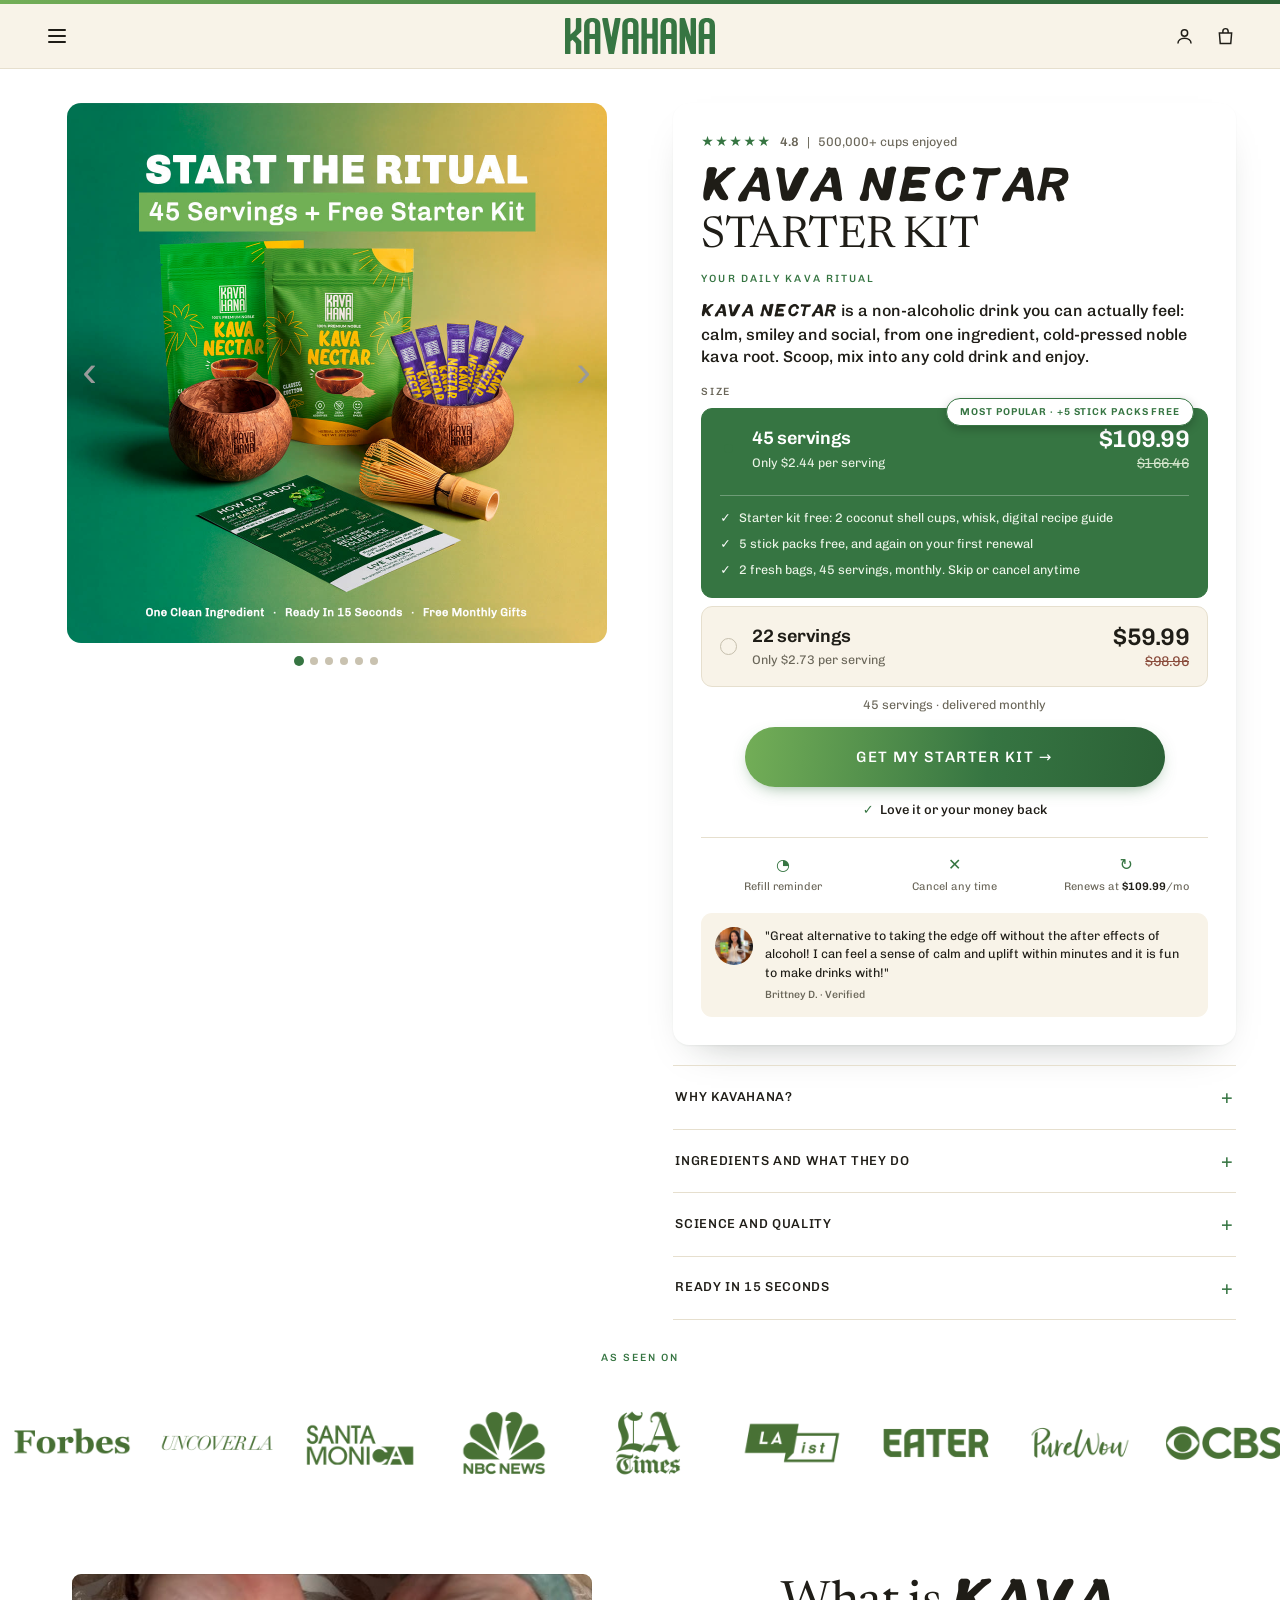
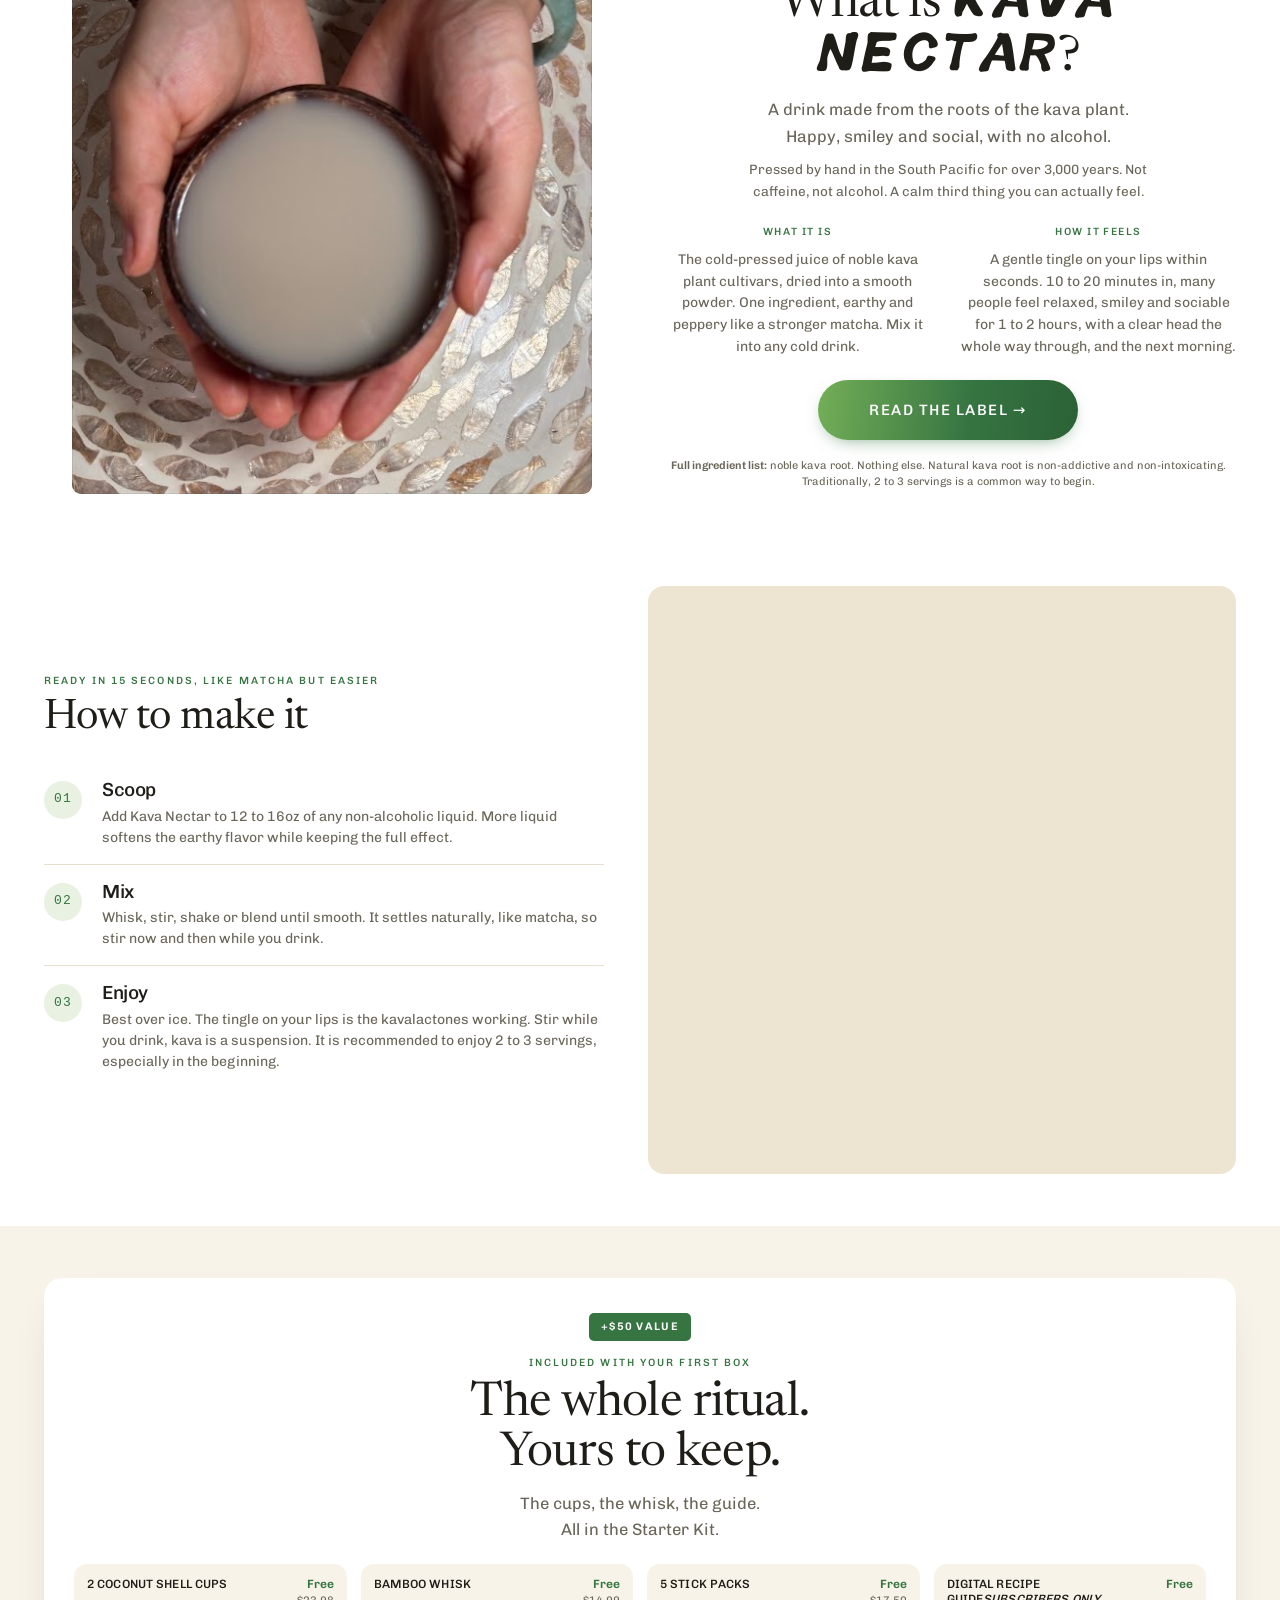
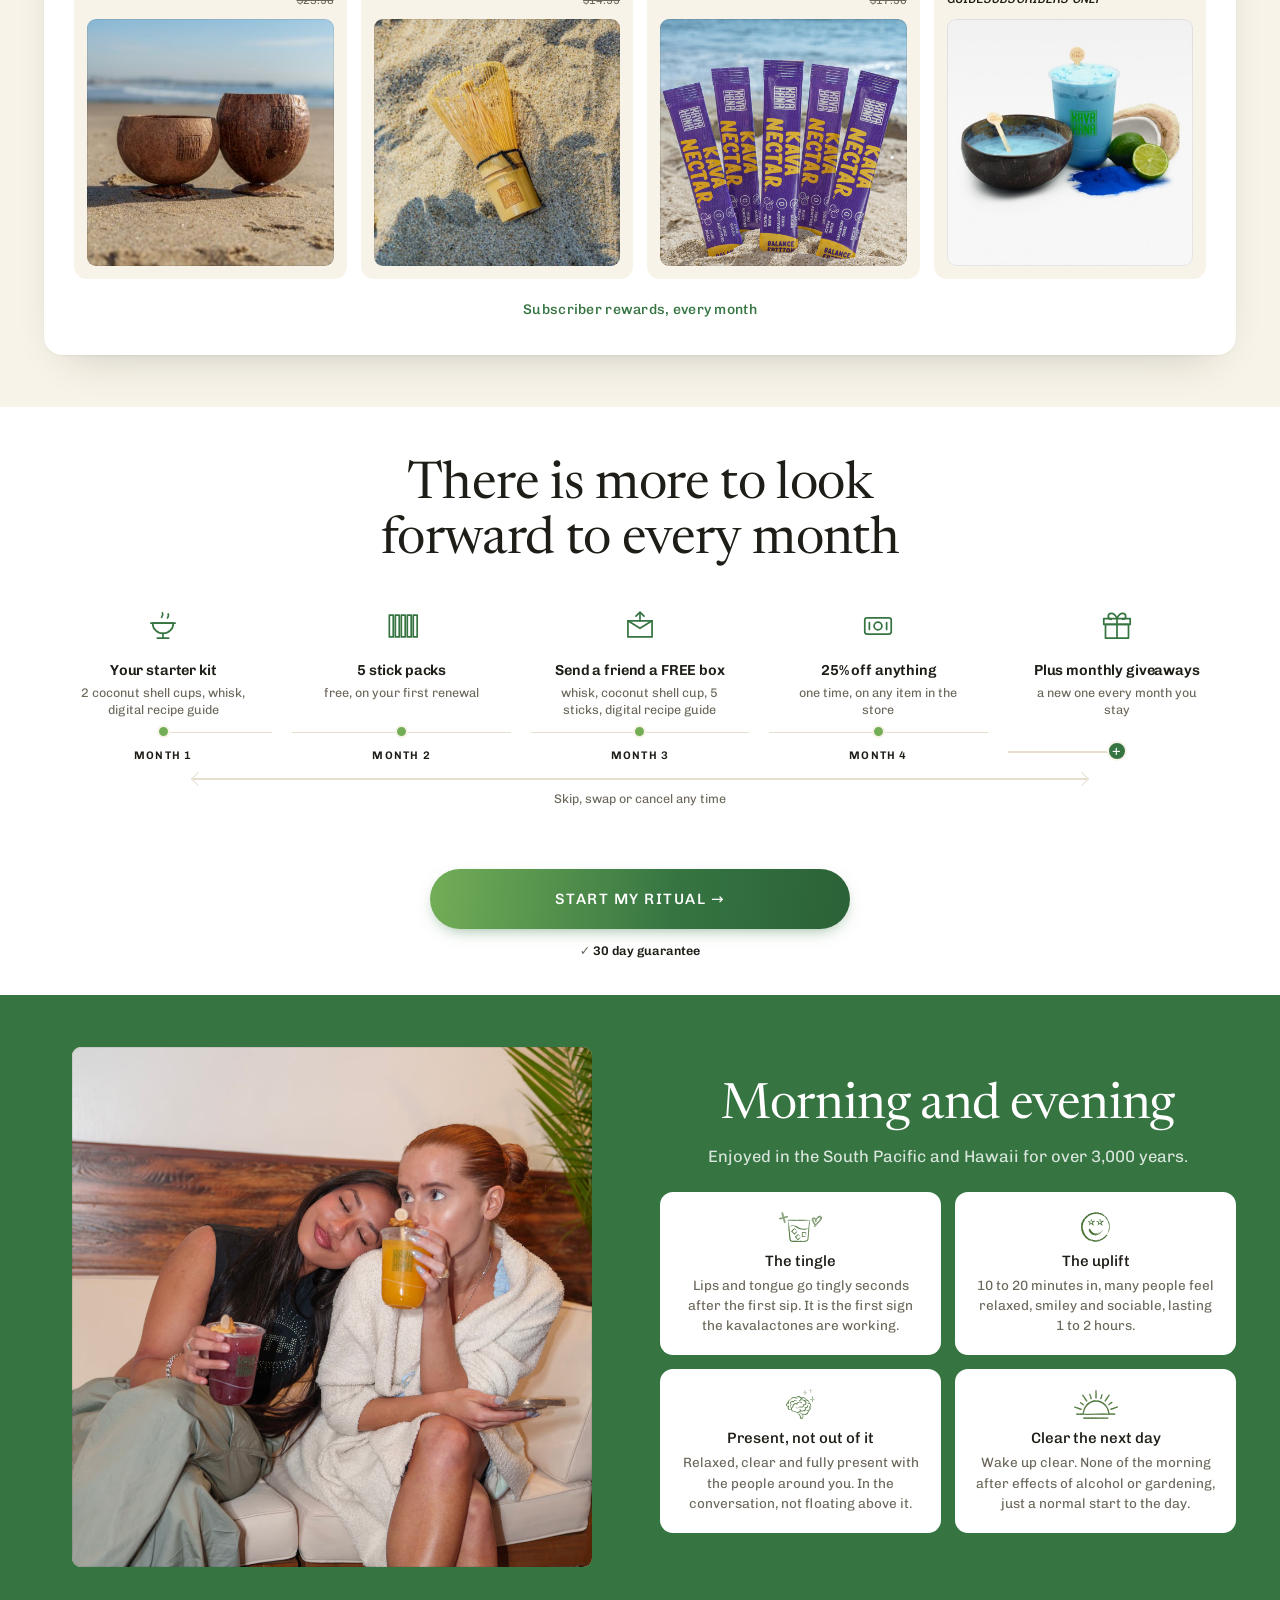
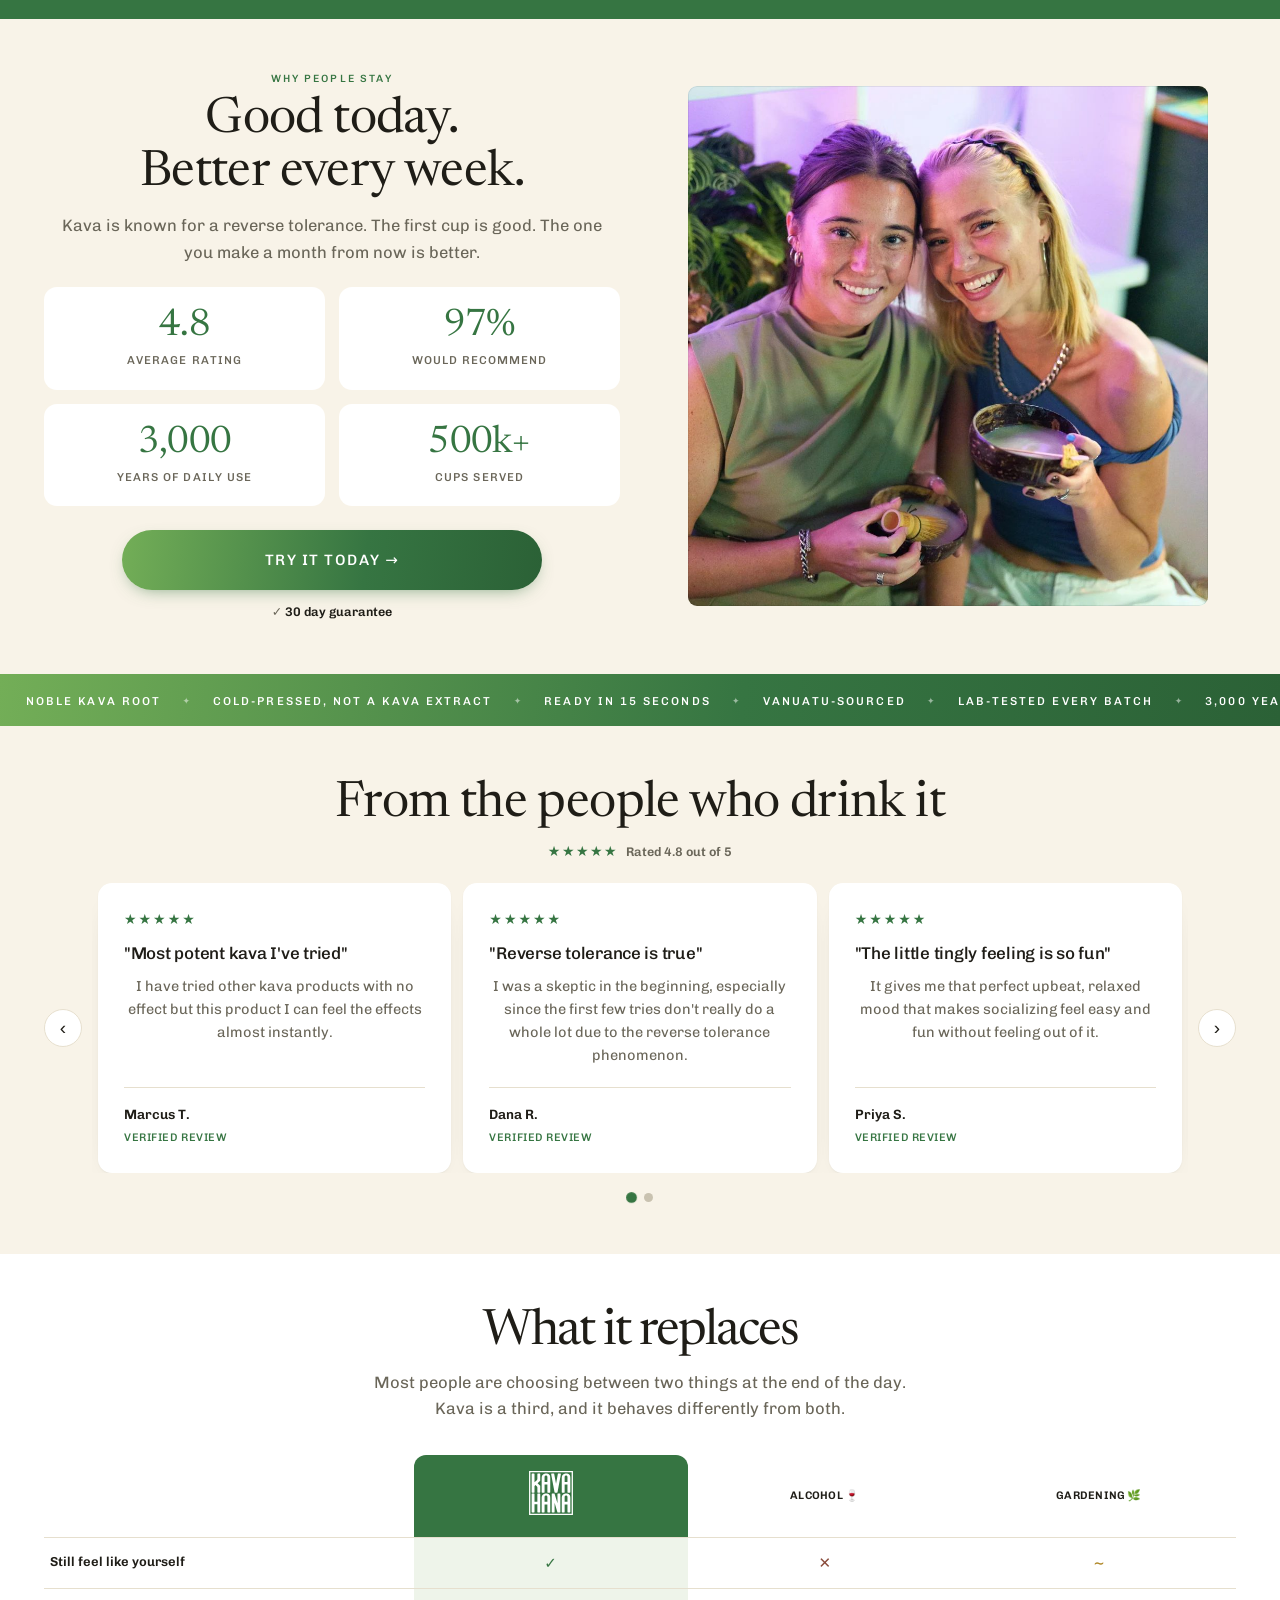
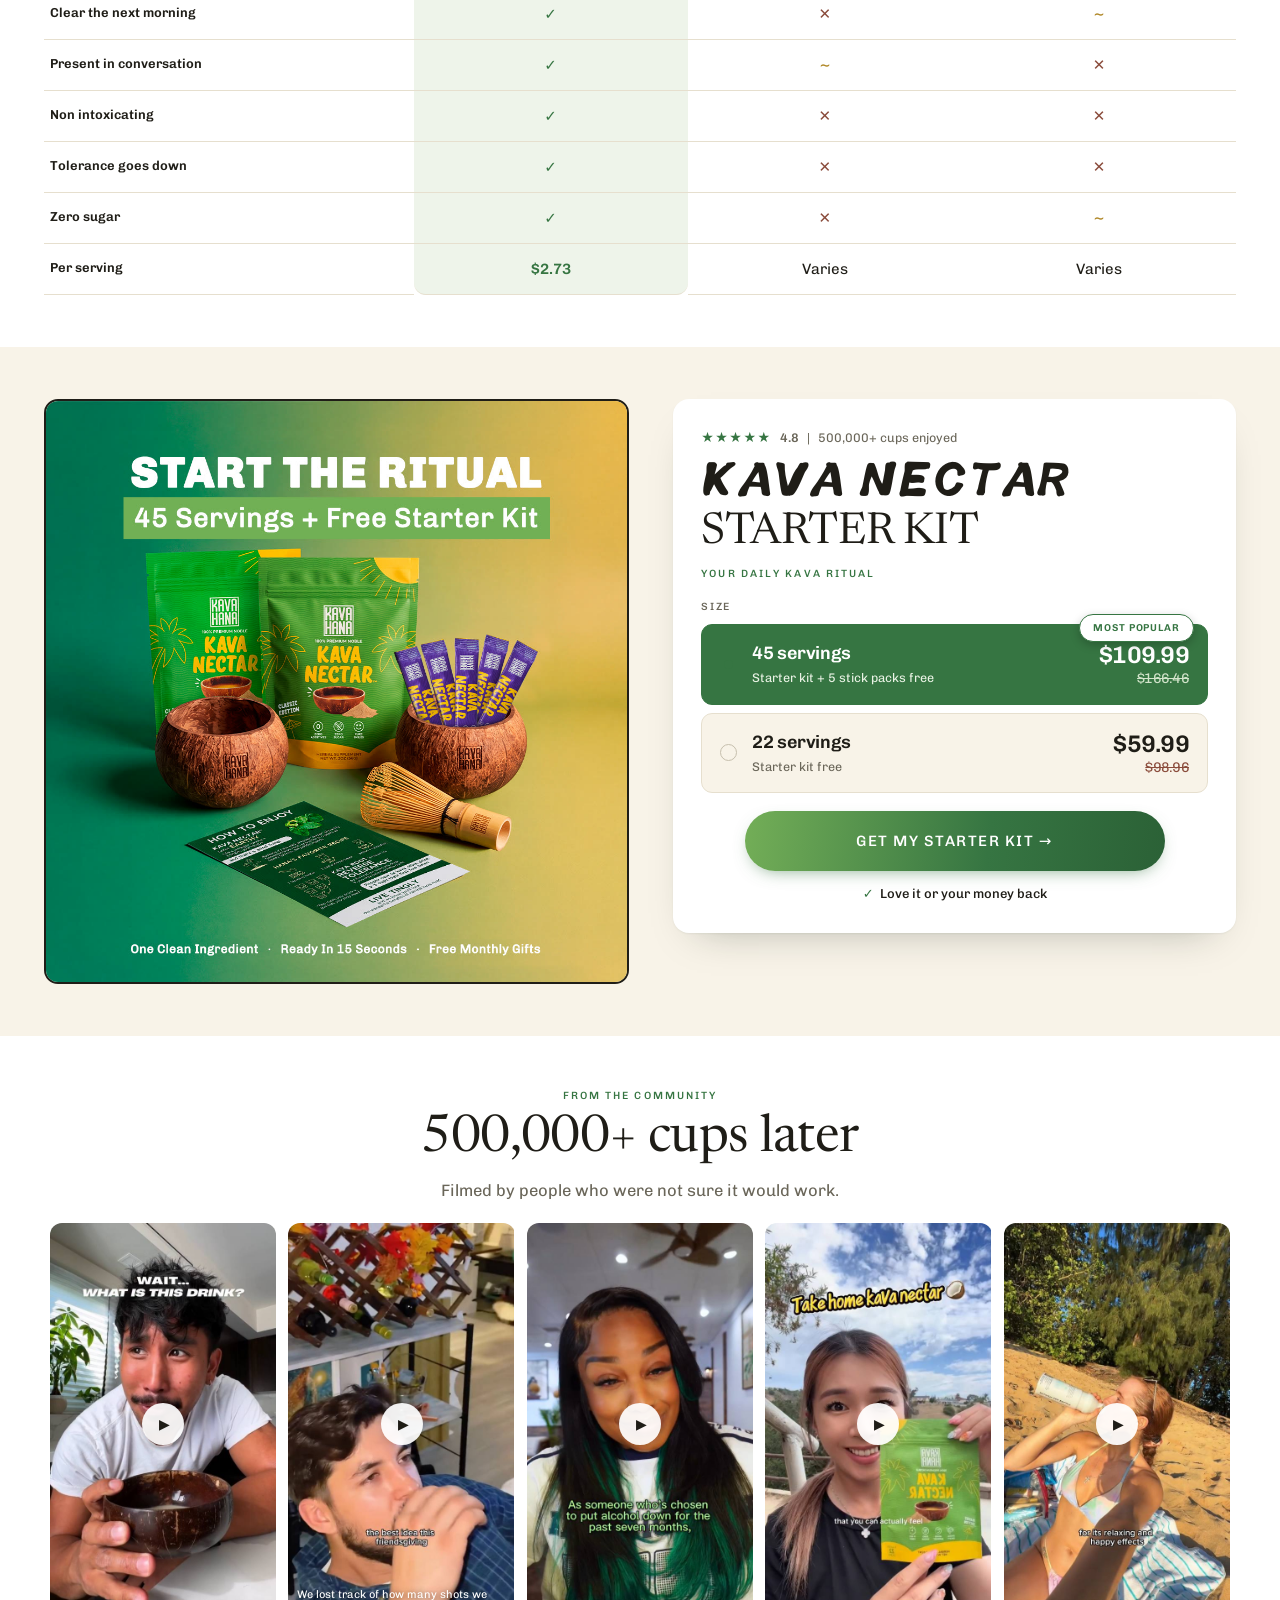
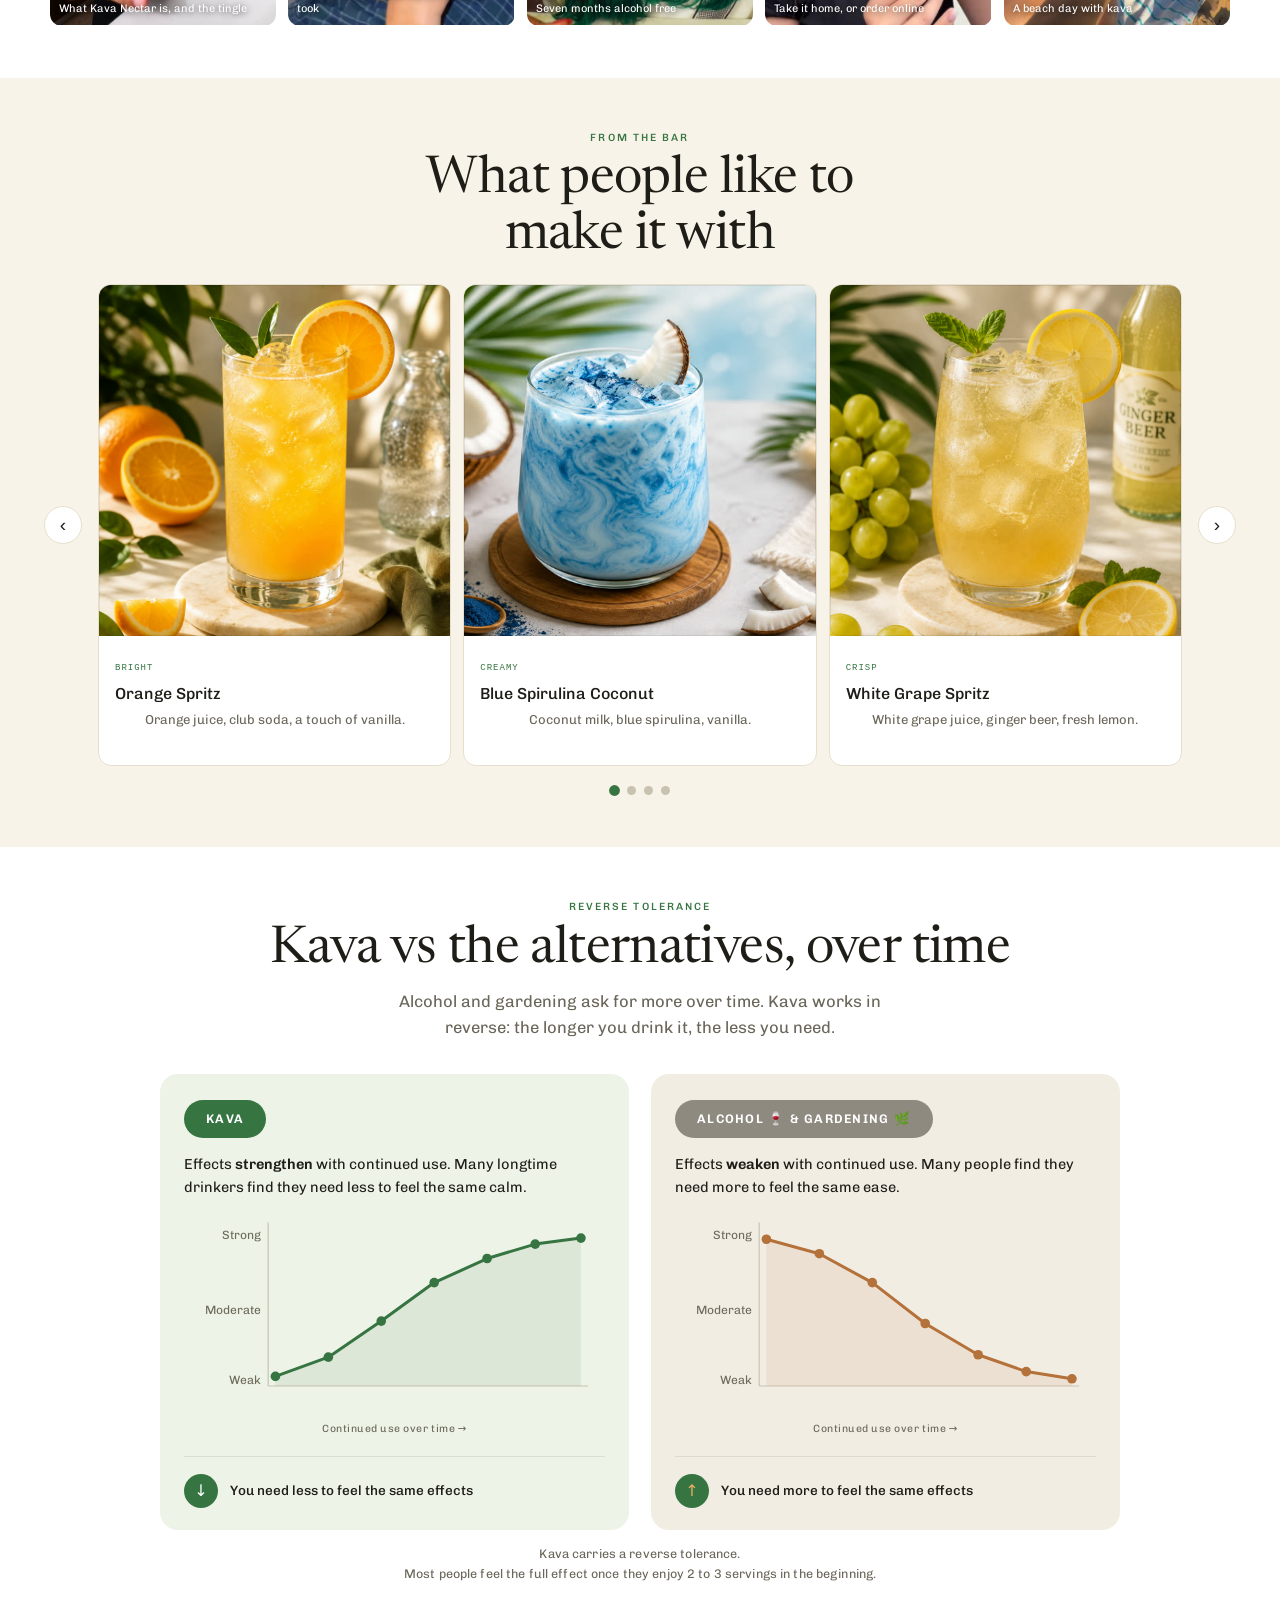
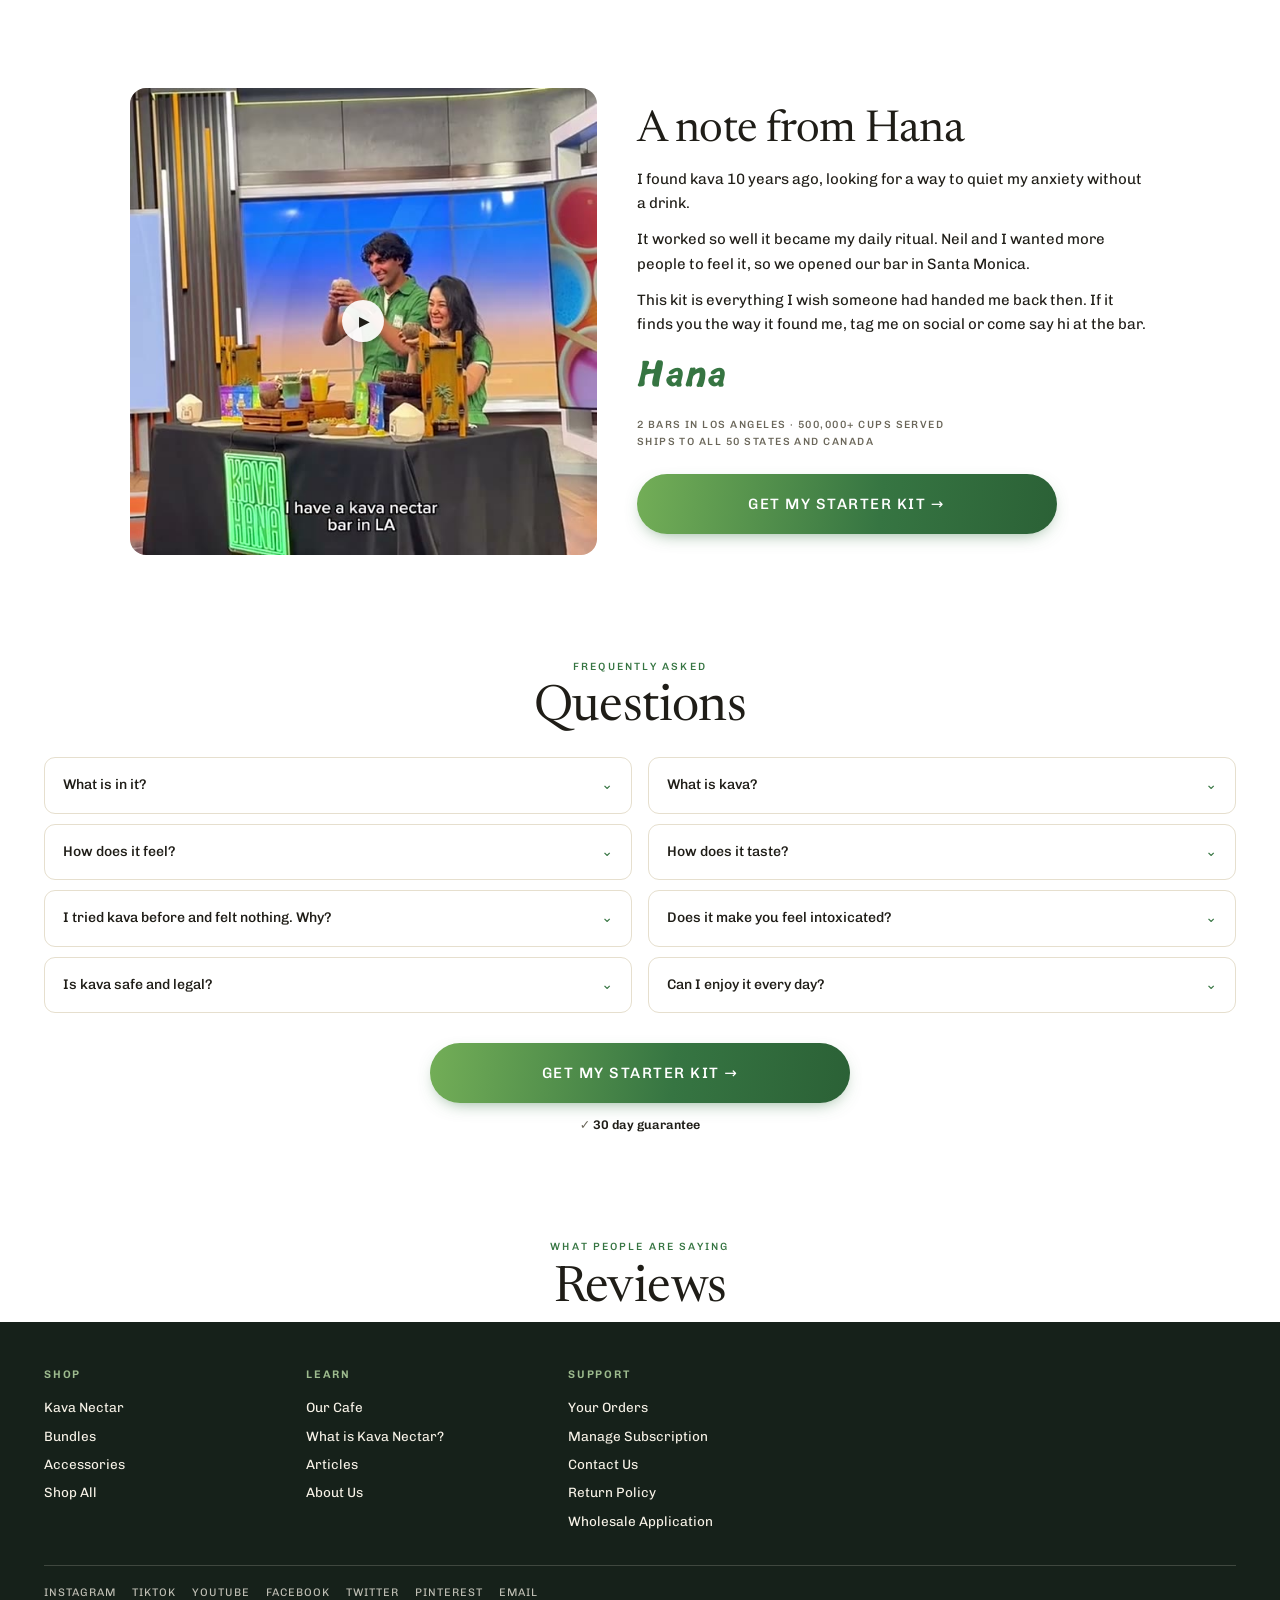
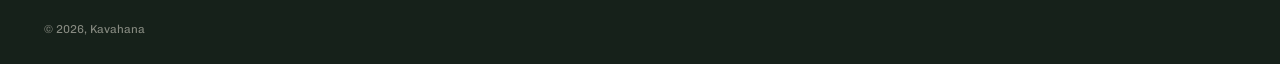
==== commit 955a48d0: "Marquee never empties (6 sets, speed preserved); comparison table text bigger on desktop only Co-Aut" ====
--- a/index.html
+++ b/index.html
@@ -221,6 +221,14 @@
 .split > .shot{max-width:520px;width:100%;margin-left:auto;margin-right:auto}
 .shot::after{content:"";position:absolute;inset:0;border-radius:9px;box-shadow:inset 0 0 0 1px rgba(22,33,26,.09)}
 @media(max-width:760px){.gifts{grid-template-columns:repeat(2,minmax(0,1fr))}}
+@media(min-width:1001px){
+  .ctable th:first-child,.ctable td:first-child{font-size:15.5px}
+  .ctable thead th{font-size:13.5px;padding:12px 4px}
+  .ctable th,.ctable td{padding:11px 6px}
+  .ctable .yes,.ctable .no,.ctable .mid{font-size:17px}
+  .ctable .wm{font-size:16px}
+  .ctable td{font-size:15px}
+}
 .moregifts{text-align:center;margin-top:20px;font-size:14px;font-weight:500;letter-spacing:.02em;color:var(--green)}
 
 /* ---- 6. press ---- */
@@ -294,7 +302,7 @@
 
 /* ---- 9. marquee ---- */
 .mq{background:var(--grad);color:#fff;padding:13px 0;overflow:hidden;white-space:nowrap}
-.mq .track{display:inline-flex;gap:0;animation:sc 32s linear infinite;will-change:transform}
+.mq .track{display:inline-flex;gap:0;animation:sc 96s linear infinite;will-change:transform}
 .mq span{font-size:11.5px;font-weight:500;letter-spacing:.18em;text-transform:uppercase;padding:0 26px;position:relative}
 .mq span::after{content:"\2726";position:absolute;right:-5px;top:50%;transform:translateY(-50%);opacity:.5;font-size:9px;pointer-events:none}
 @keyframes sc{from{transform:translateX(0)}to{transform:translateX(-50%)}}
@@ -766,6 +774,10 @@
 
 <!-- 9. MARQUEE -->
 <div class="mq"><div class="track" aria-hidden="true">
+  <span>Noble kava root</span><span>Cold-pressed, not a kava extract</span><span>Ready in 15 seconds</span><span>Vanuatu-sourced</span><span>Lab-tested every batch</span><span>3,000 years of daily use</span>
+  <span>Noble kava root</span><span>Cold-pressed, not a kava extract</span><span>Ready in 15 seconds</span><span>Vanuatu-sourced</span><span>Lab-tested every batch</span><span>3,000 years of daily use</span>
+  <span>Noble kava root</span><span>Cold-pressed, not a kava extract</span><span>Ready in 15 seconds</span><span>Vanuatu-sourced</span><span>Lab-tested every batch</span><span>3,000 years of daily use</span>
+  <span>Noble kava root</span><span>Cold-pressed, not a kava extract</span><span>Ready in 15 seconds</span><span>Vanuatu-sourced</span><span>Lab-tested every batch</span><span>3,000 years of daily use</span>
   <span>Noble kava root</span><span>Cold-pressed, not a kava extract</span><span>Ready in 15 seconds</span><span>Vanuatu-sourced</span><span>Lab-tested every batch</span><span>3,000 years of daily use</span>
   <span>Noble kava root</span><span>Cold-pressed, not a kava extract</span><span>Ready in 15 seconds</span><span>Vanuatu-sourced</span><span>Lab-tested every batch</span><span>3,000 years of daily use</span>
 </div></div>
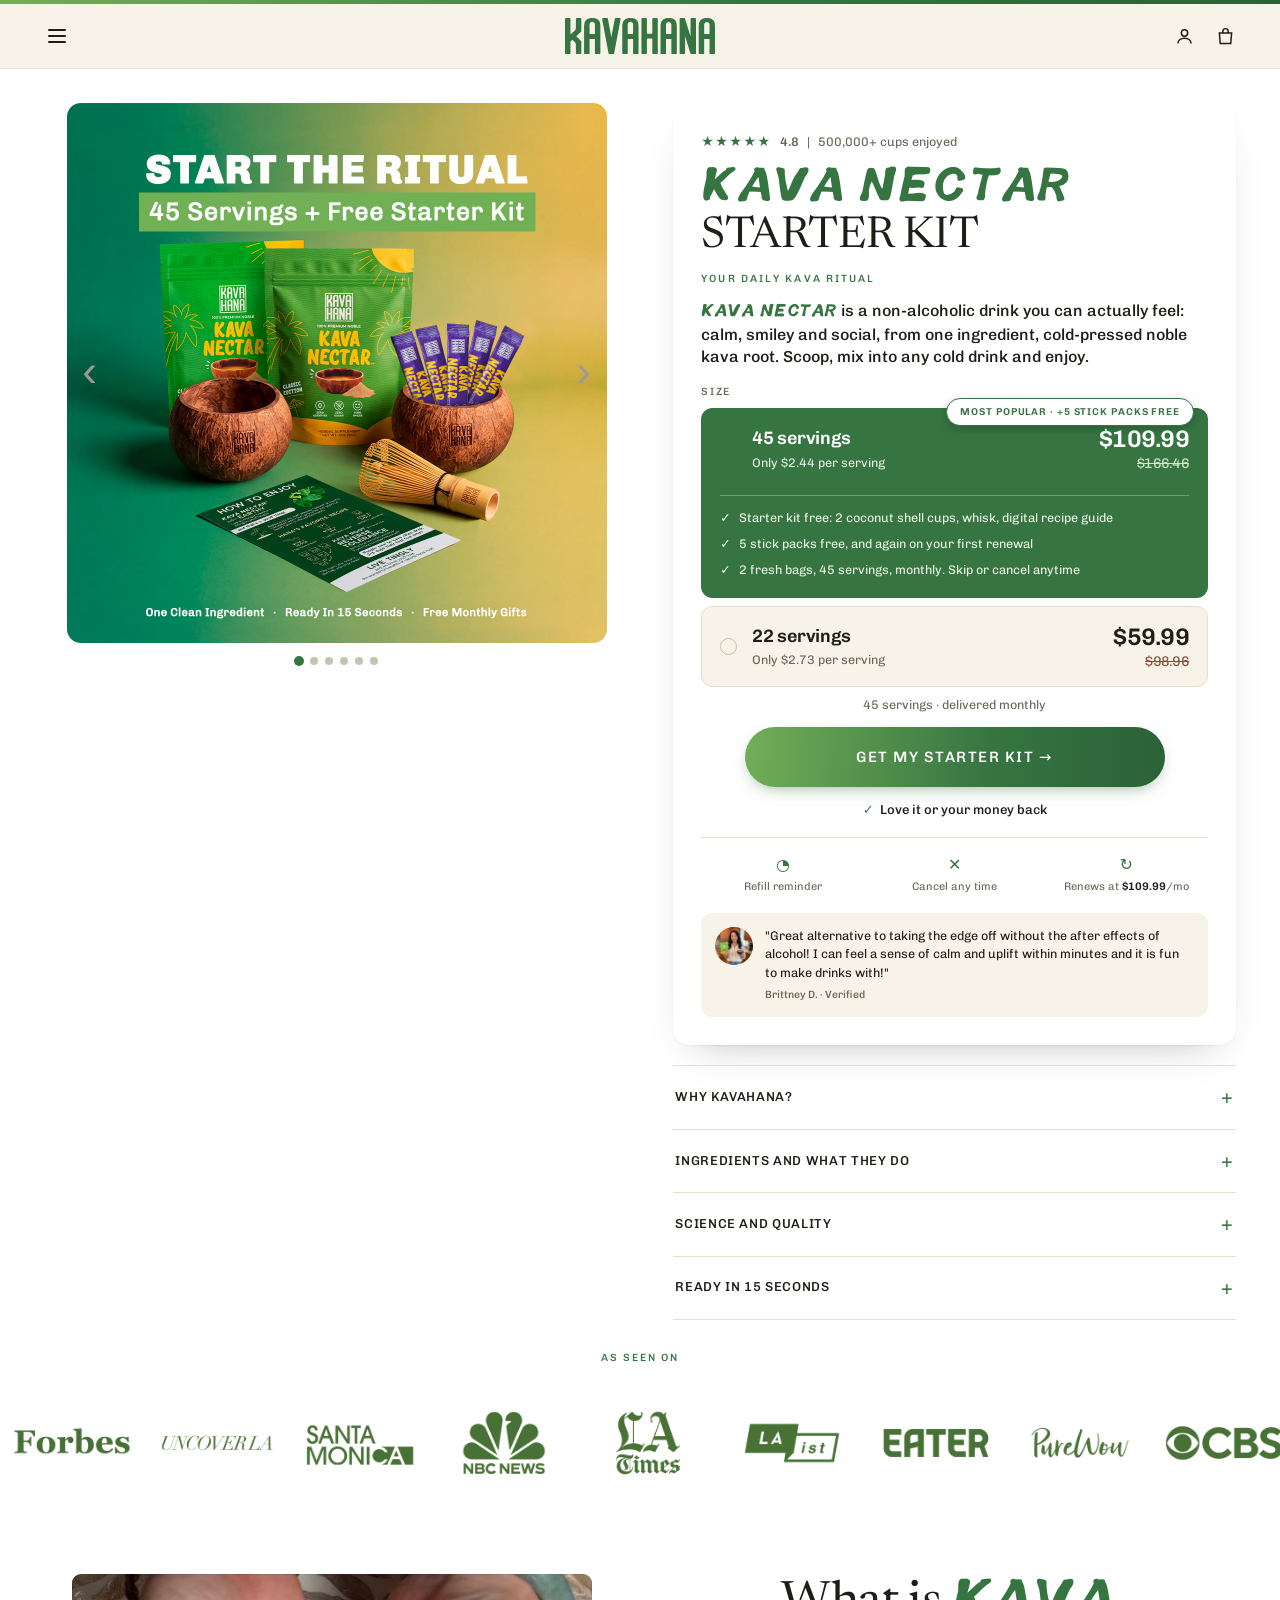
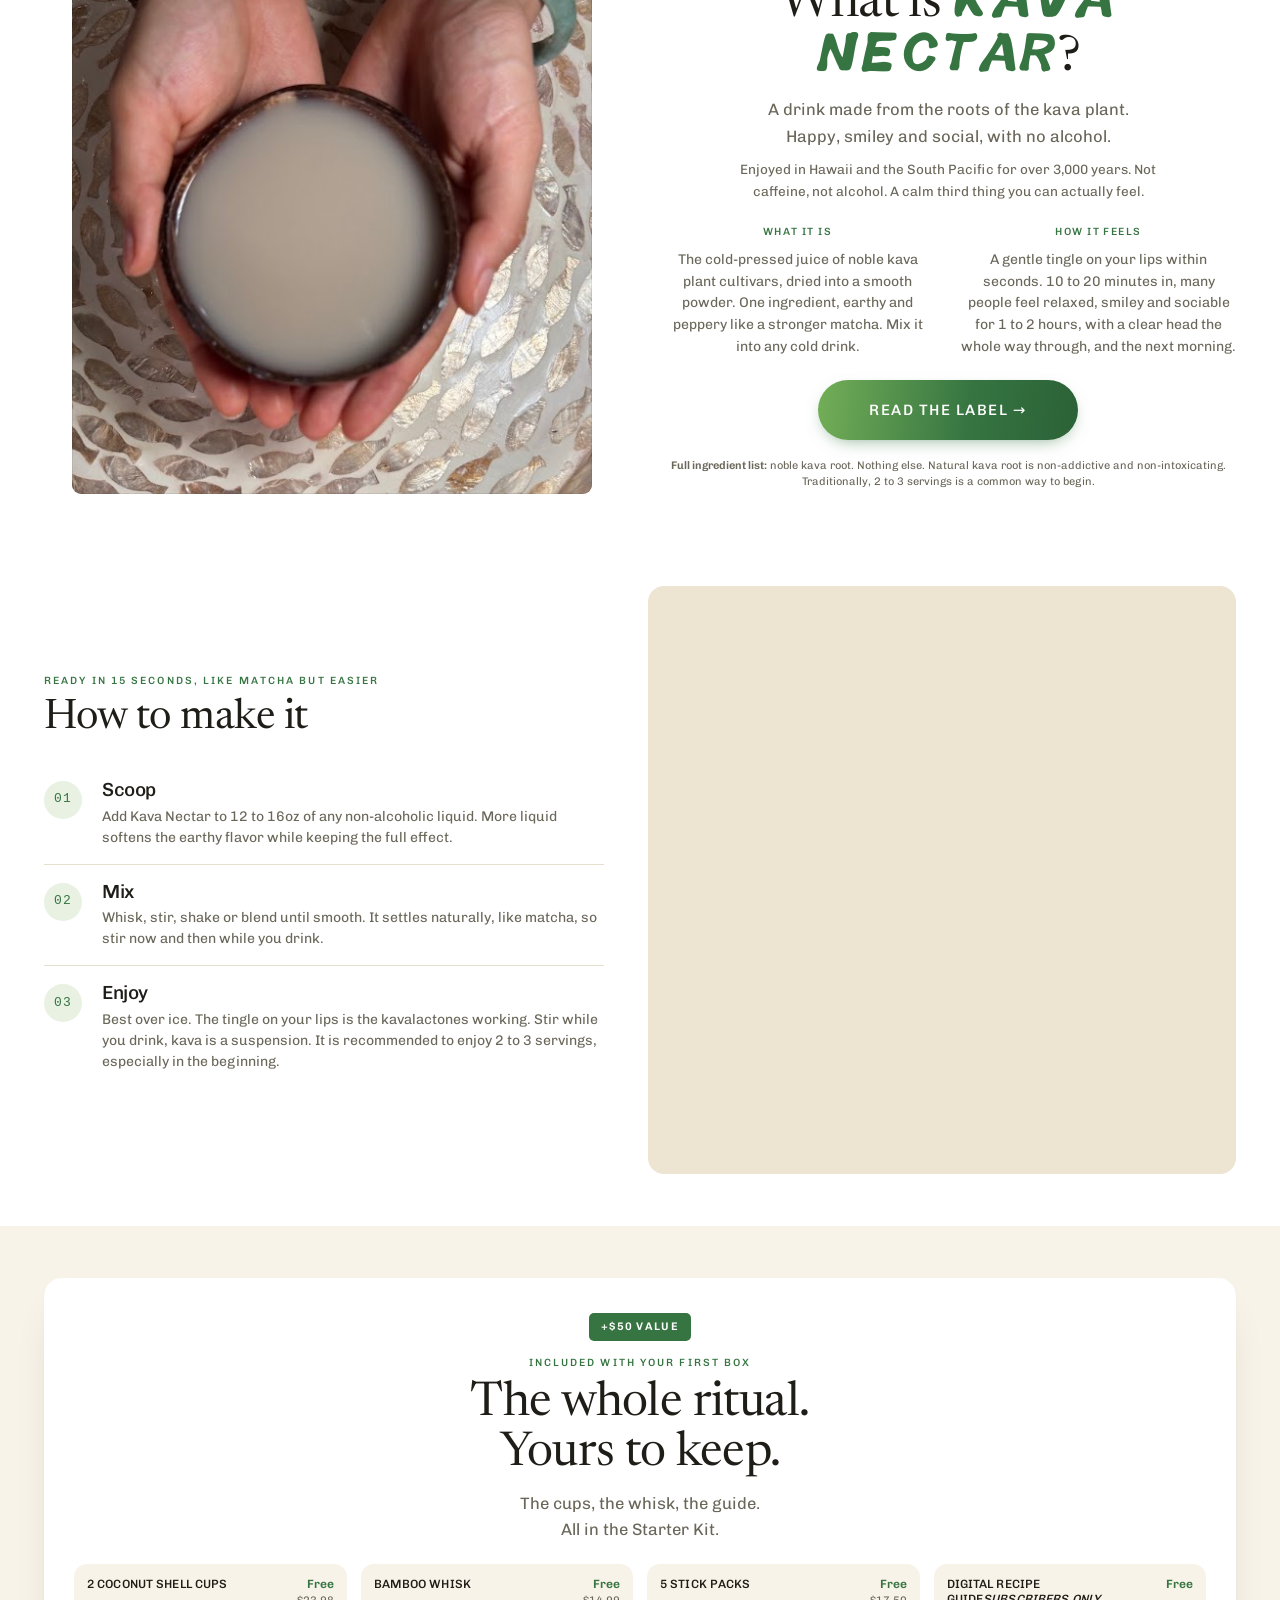
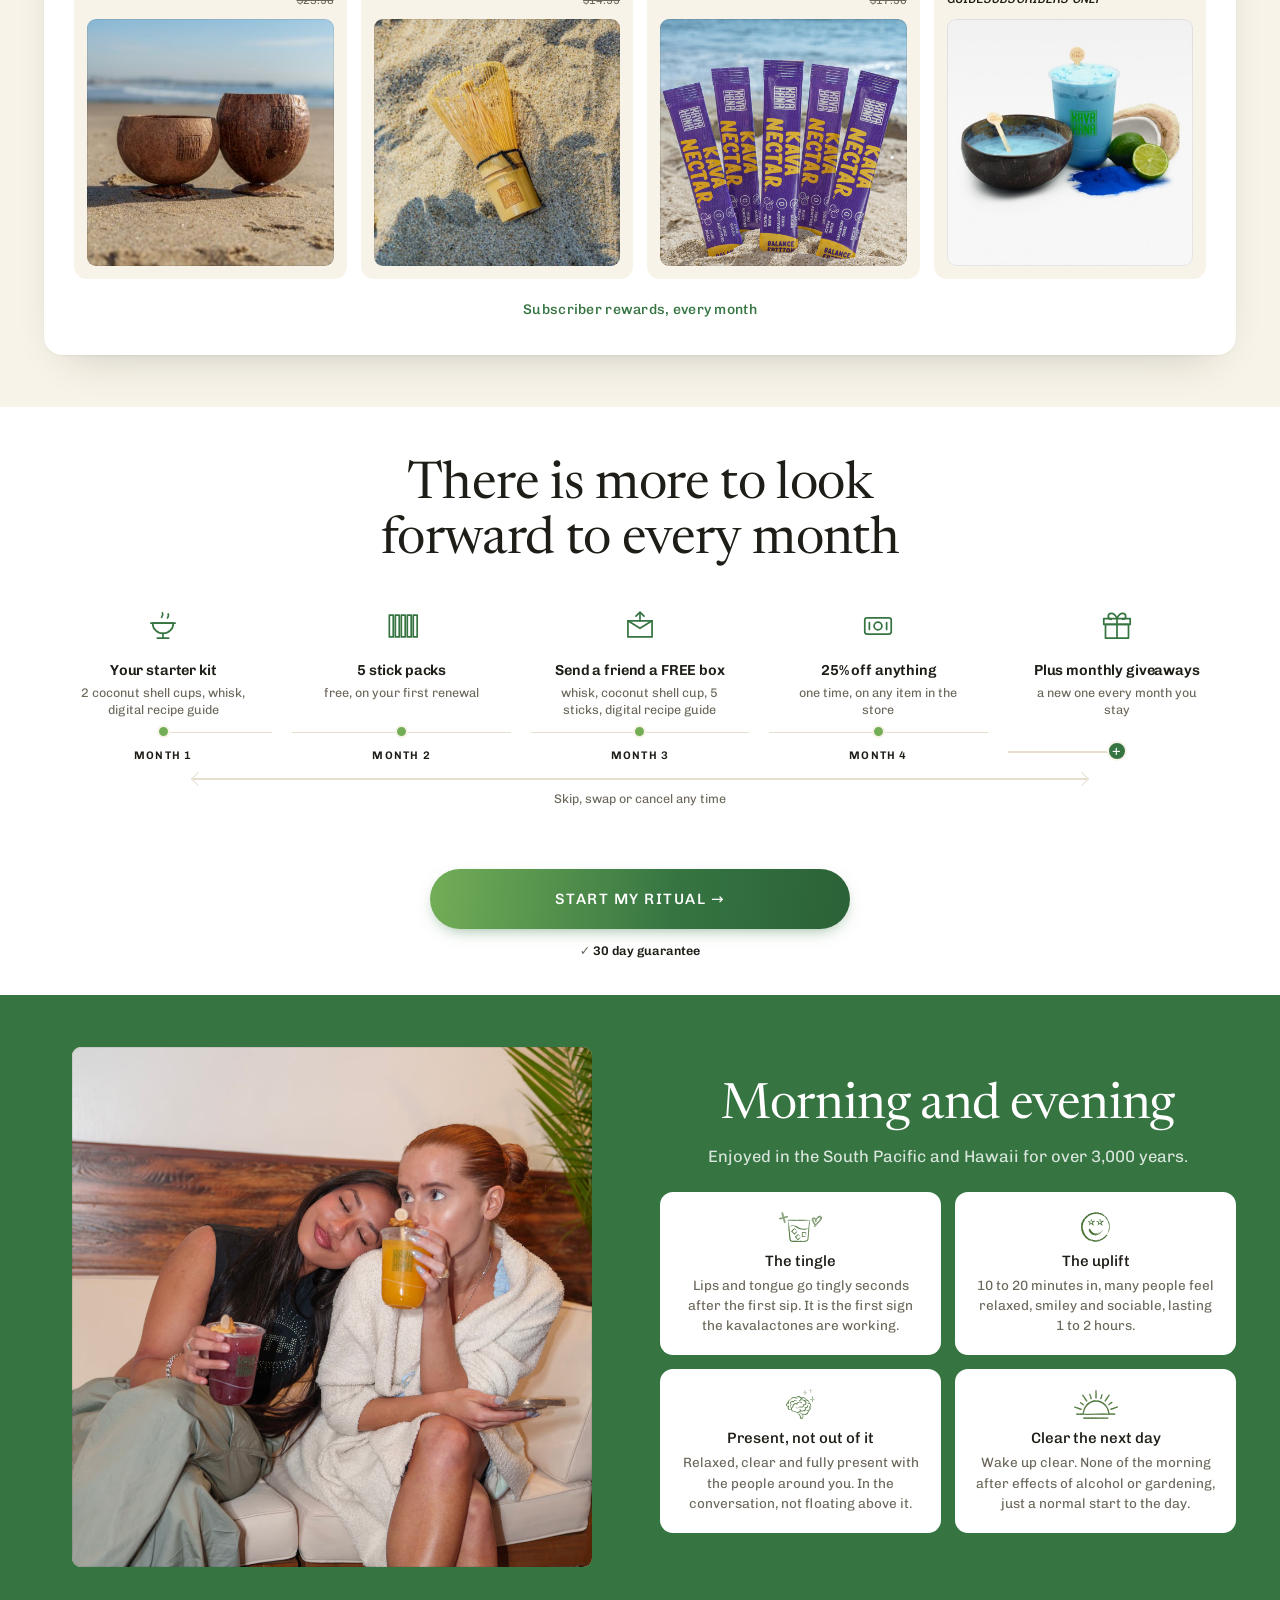
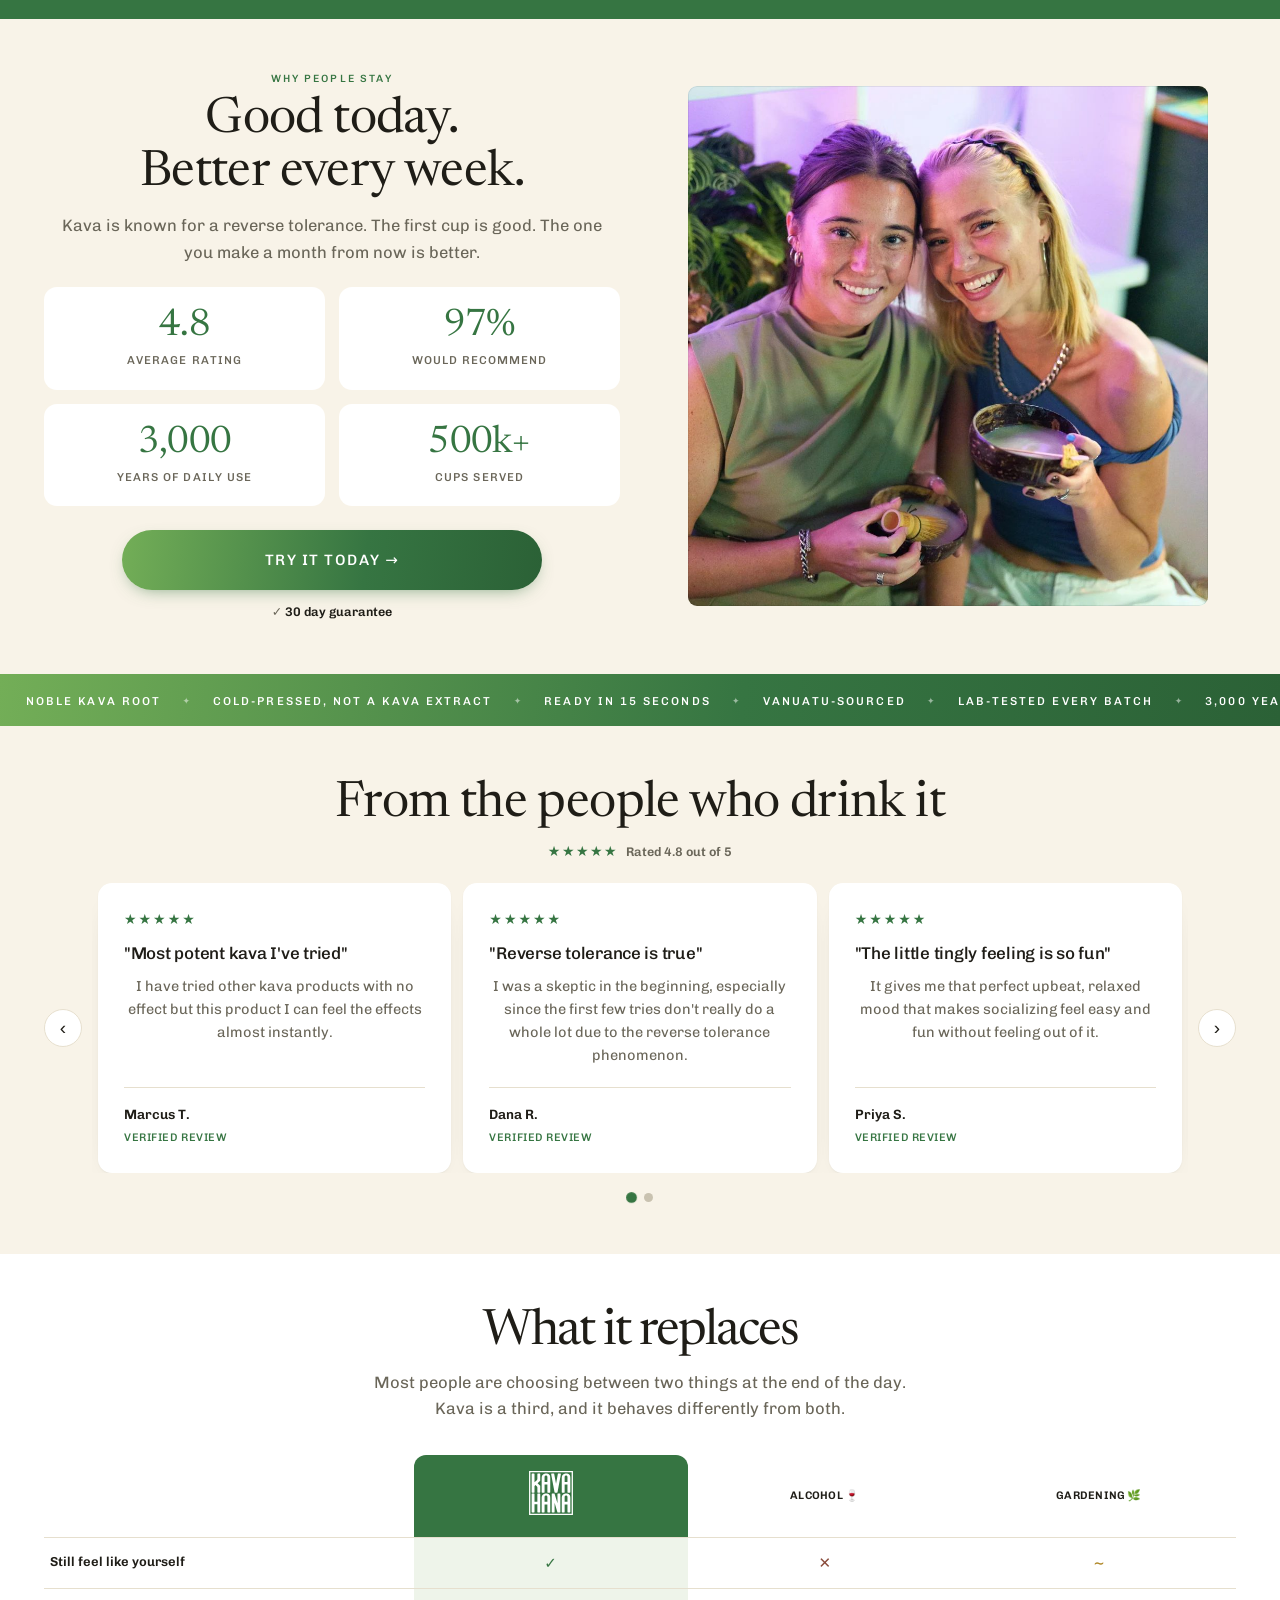
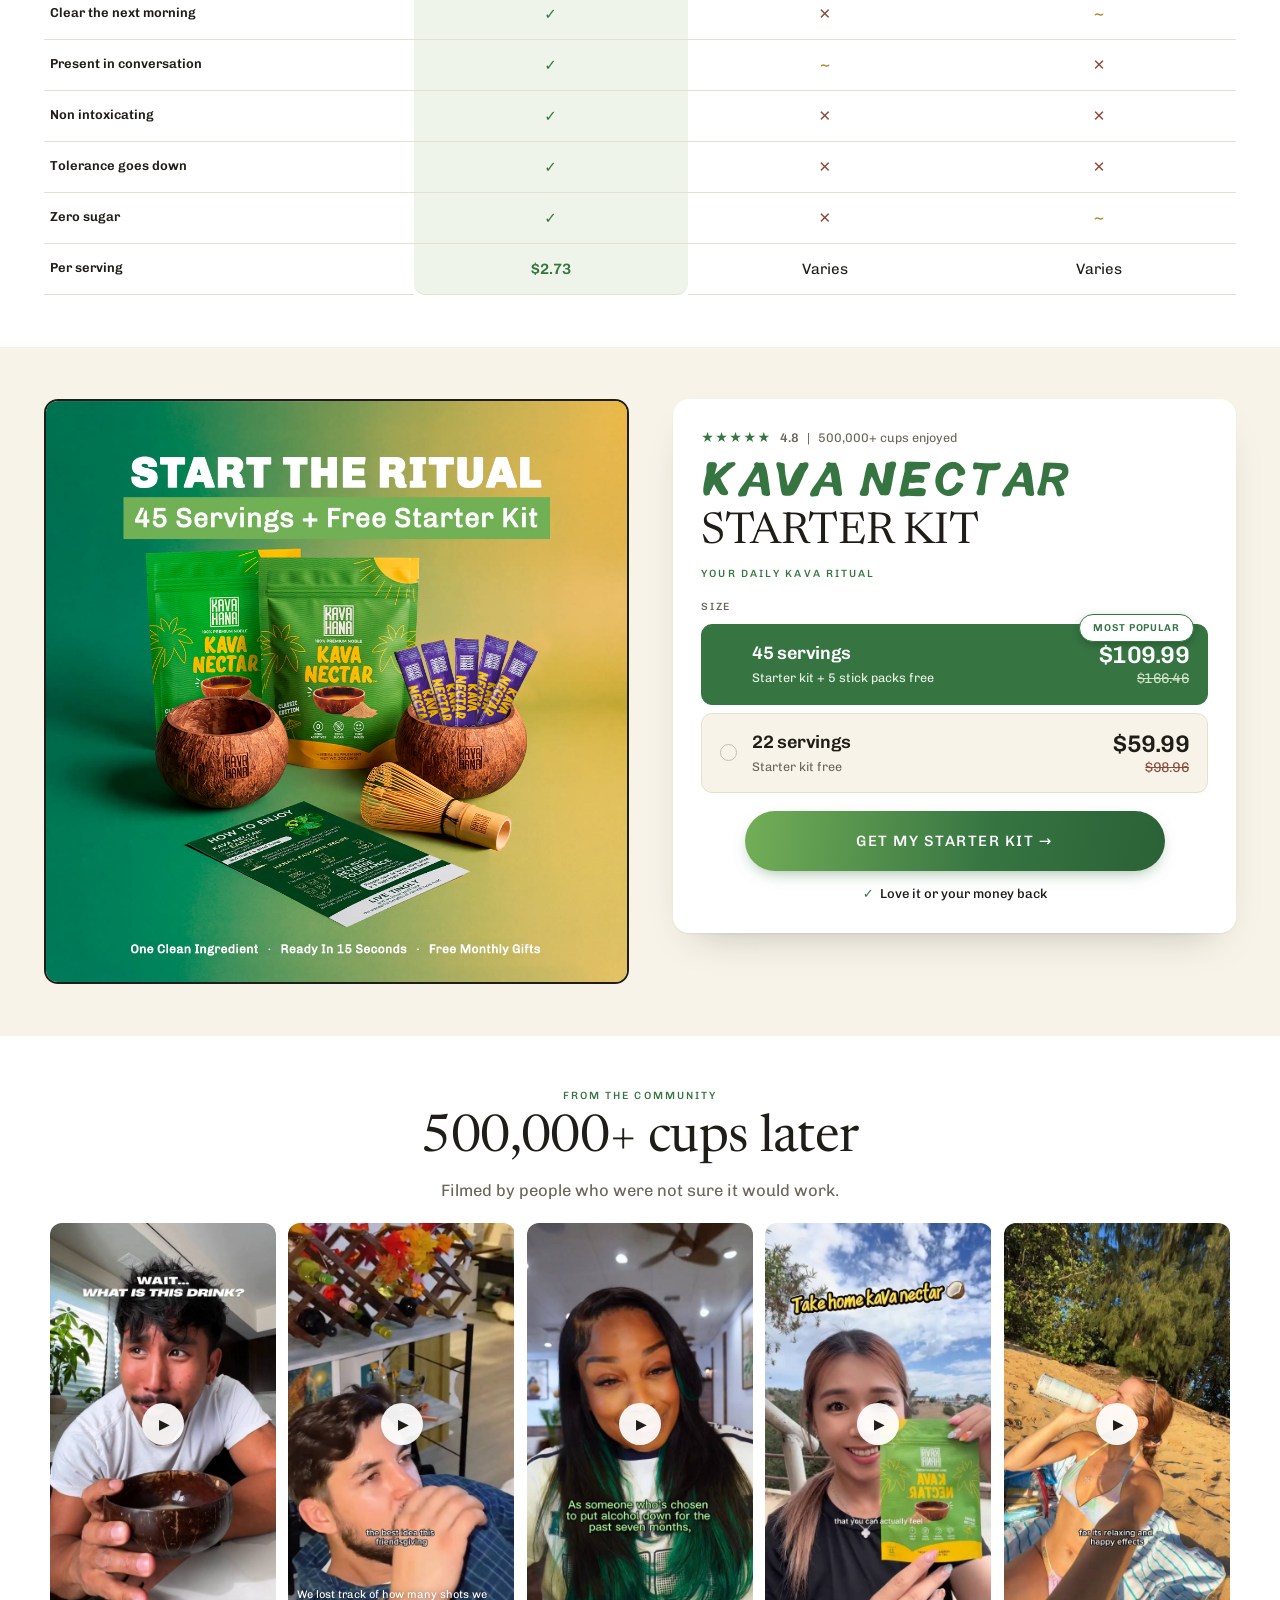
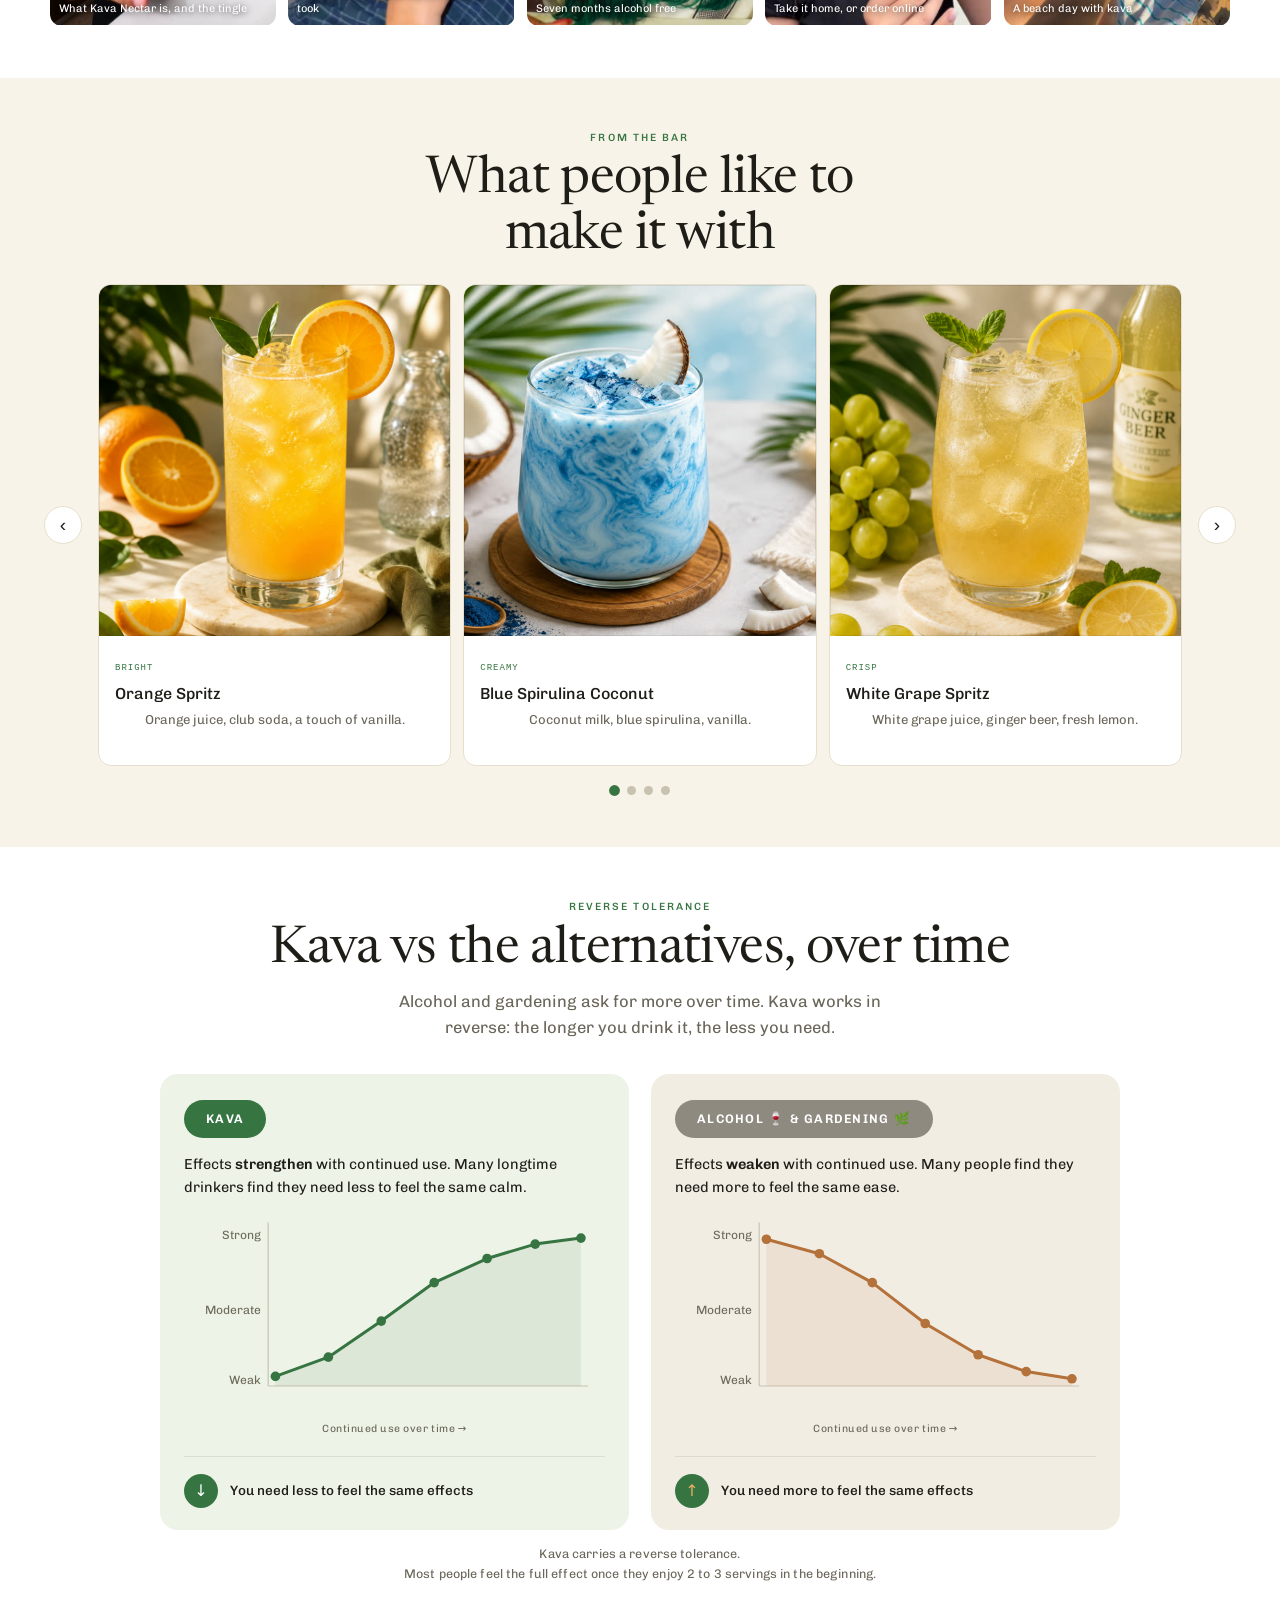
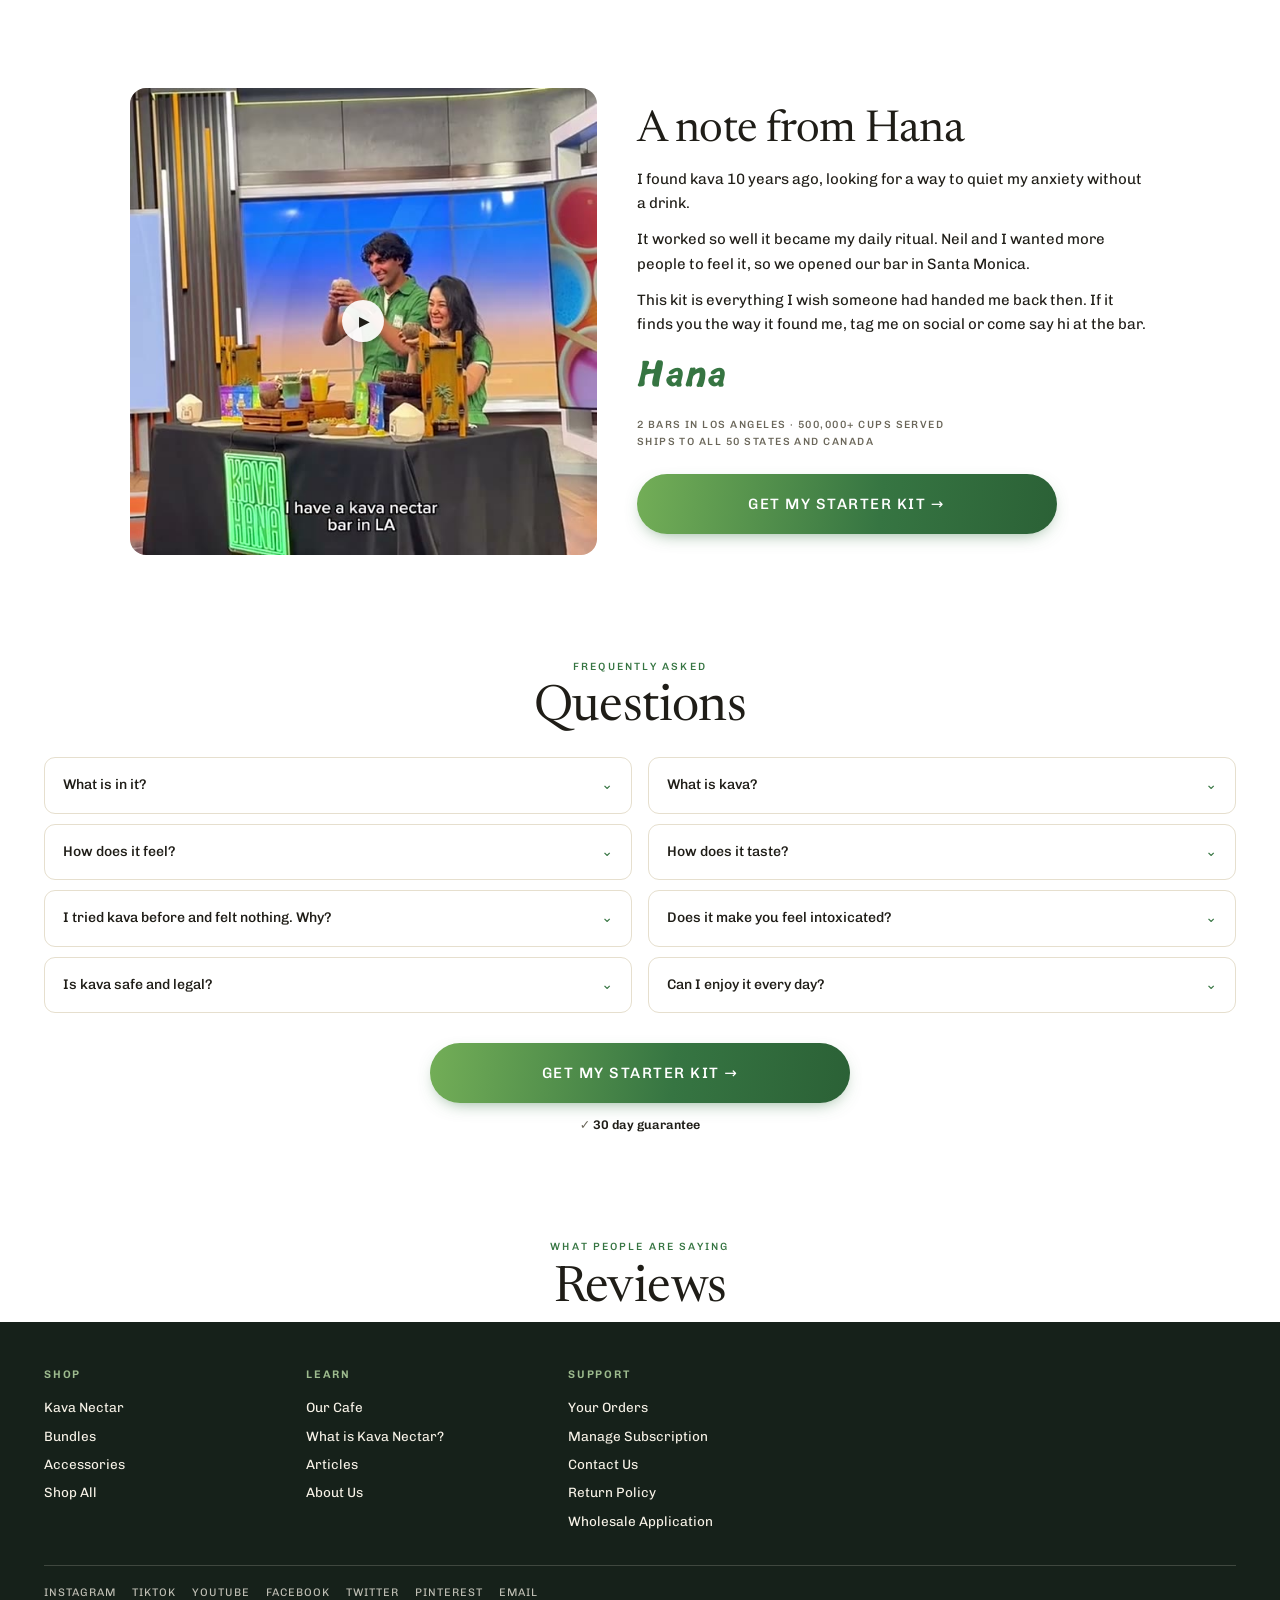
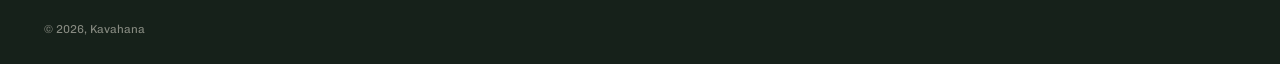
==== commit 9fc0dd6b: "Green KAVA NECTAR promoted from v2 into the main PDP Co-Authored-By: Claude Fable 5 <noreply@anthrop" ====
--- a/index.html
+++ b/index.html
@@ -23,7 +23,9 @@
 body{overflow-x:clip}
 body{font-family:Chivo,ui-sans-serif,system-ui,-apple-system,'Segoe UI',sans-serif;background:#fff;color:var(--ink);font-size:16px;line-height:1.6;-webkit-font-smoothing:antialiased;padding-bottom:0}
 img{max-width:100%;display:block}
-.mauna{font-family:'Mauna Loa',ui-serif,'Iowan Old Style',Georgia,serif;letter-spacing:.03em;font-weight:400}
+.mauna{font-family:'Mauna Loa',ui-serif,'Iowan Old Style',Georgia,serif;letter-spacing:.03em;font-weight:400;color:var(--green)}
+section.green .mauna,.mq .mauna{color:inherit}
+.opt.sel .mauna,.opt.sel .optbens .mauna{color:inherit}
 
 .tpl{position:sticky;top:0;z-index:90;background:#111;color:#fff;padding:7px 16px;display:flex;justify-content:space-between;gap:10px;flex-wrap:wrap;align-items:center}
 .tpl .t{font-family:ui-monospace,monospace;font-size:10px;letter-spacing:.12em;text-transform:uppercase;opacity:.8}
@@ -654,7 +656,7 @@
     <div class="splitctr">
       <h2 class="ctrh">What is <span class="mauna">KAVA NECTAR</span>?</h2>
       <p class="lead ctr" style="margin-top:10px">A drink made from the roots of the kava plant.<br>Happy, smiley and social, with no alcohol.</p>
-      <p class="ctr" style="font-size:13.5px;color:var(--grey);max-width:52ch;margin:10px auto 0">Pressed by hand in the South Pacific for over 3,000 years. Not caffeine, not alcohol. A calm third thing you can actually feel.</p>
+      <p class="ctr" style="font-size:13.5px;color:var(--grey);max-width:52ch;margin:10px auto 0">Enjoyed in Hawaii and the South Pacific for over 3,000 years. Not caffeine, not alcohol. A calm third thing you can actually feel.</p>
       <div class="bothcols">
         <div><div class="bcap">What it is</div><p>The cold-pressed juice of noble kava plant cultivars, dried into a smooth powder. One ingredient, earthy and peppery like a stronger matcha. Mix it into any cold drink.</p></div>
         <div><div class="bcap">How it feels</div><p>A gentle tingle on your lips within seconds. 10 to 20 minutes in, many people feel relaxed, smiley and sociable for 1 to 2 hours, with a clear head the whole way through, and the next morning.</p></div>
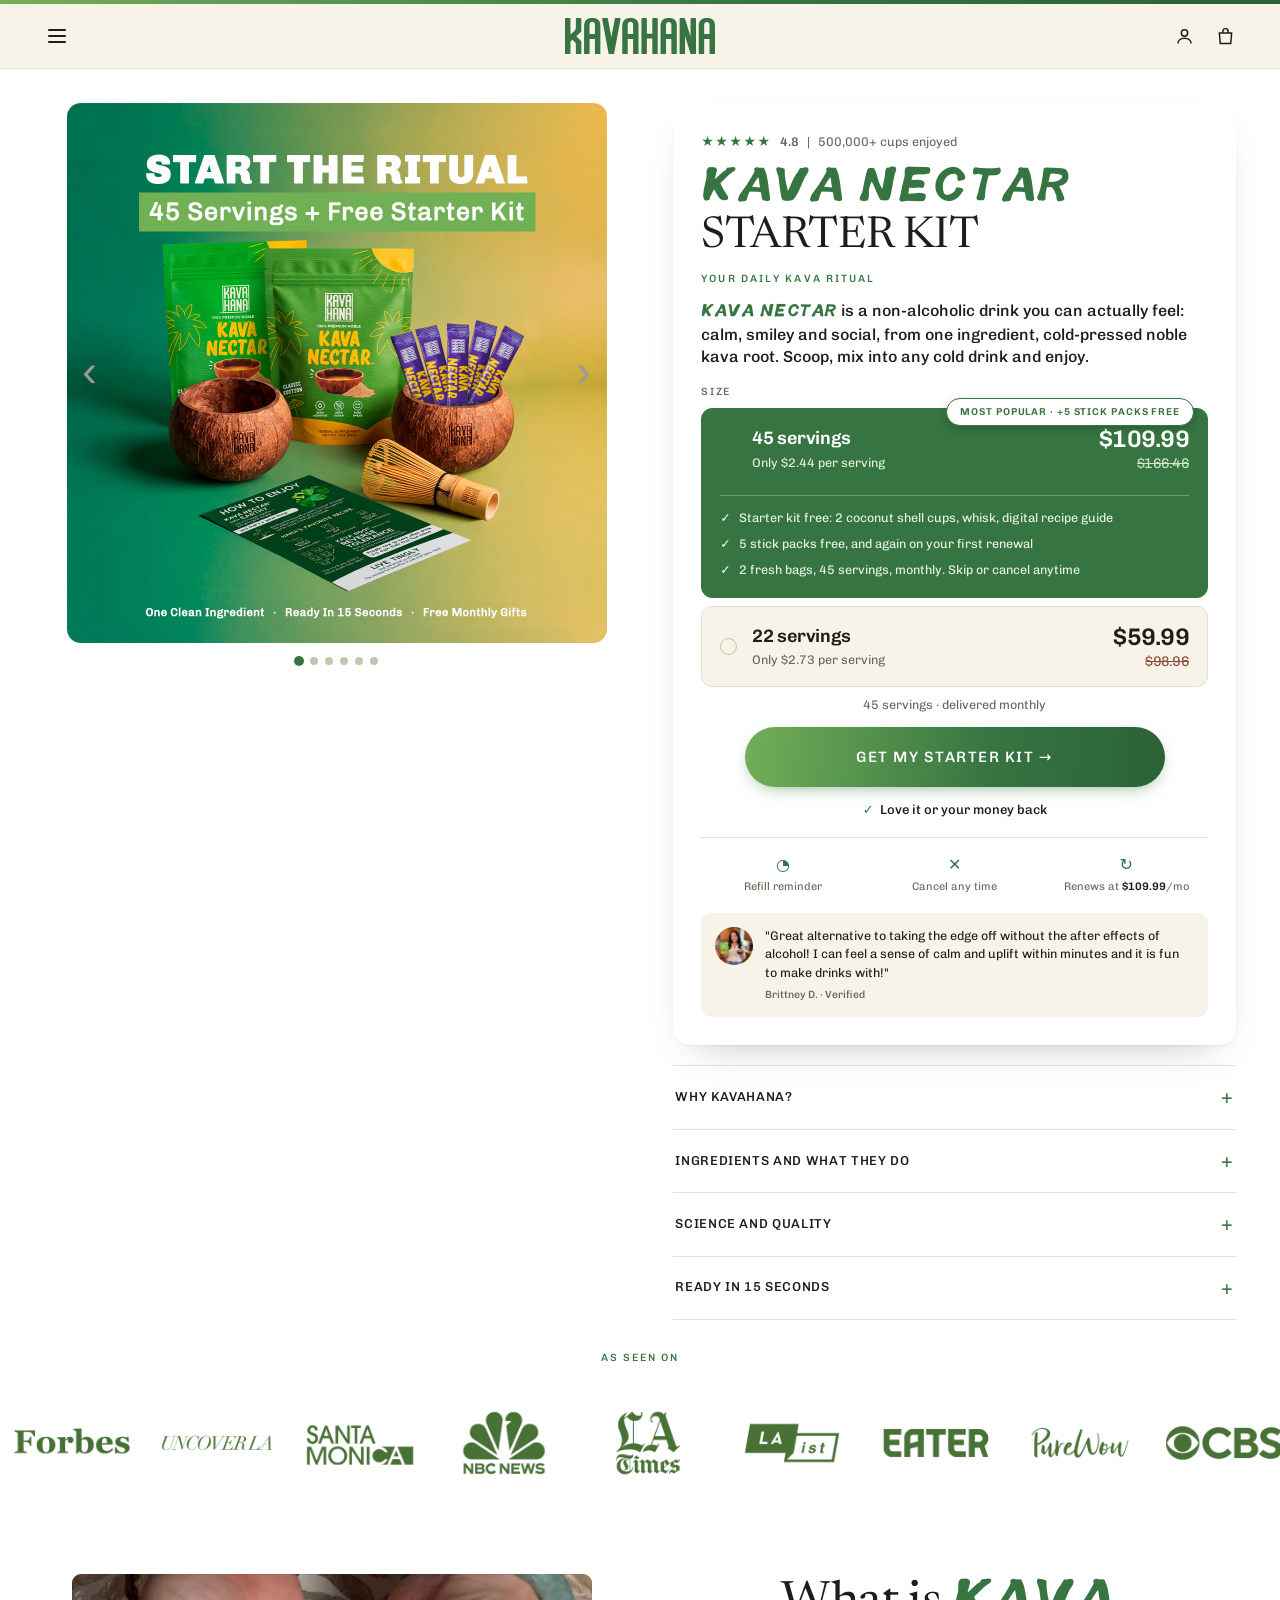
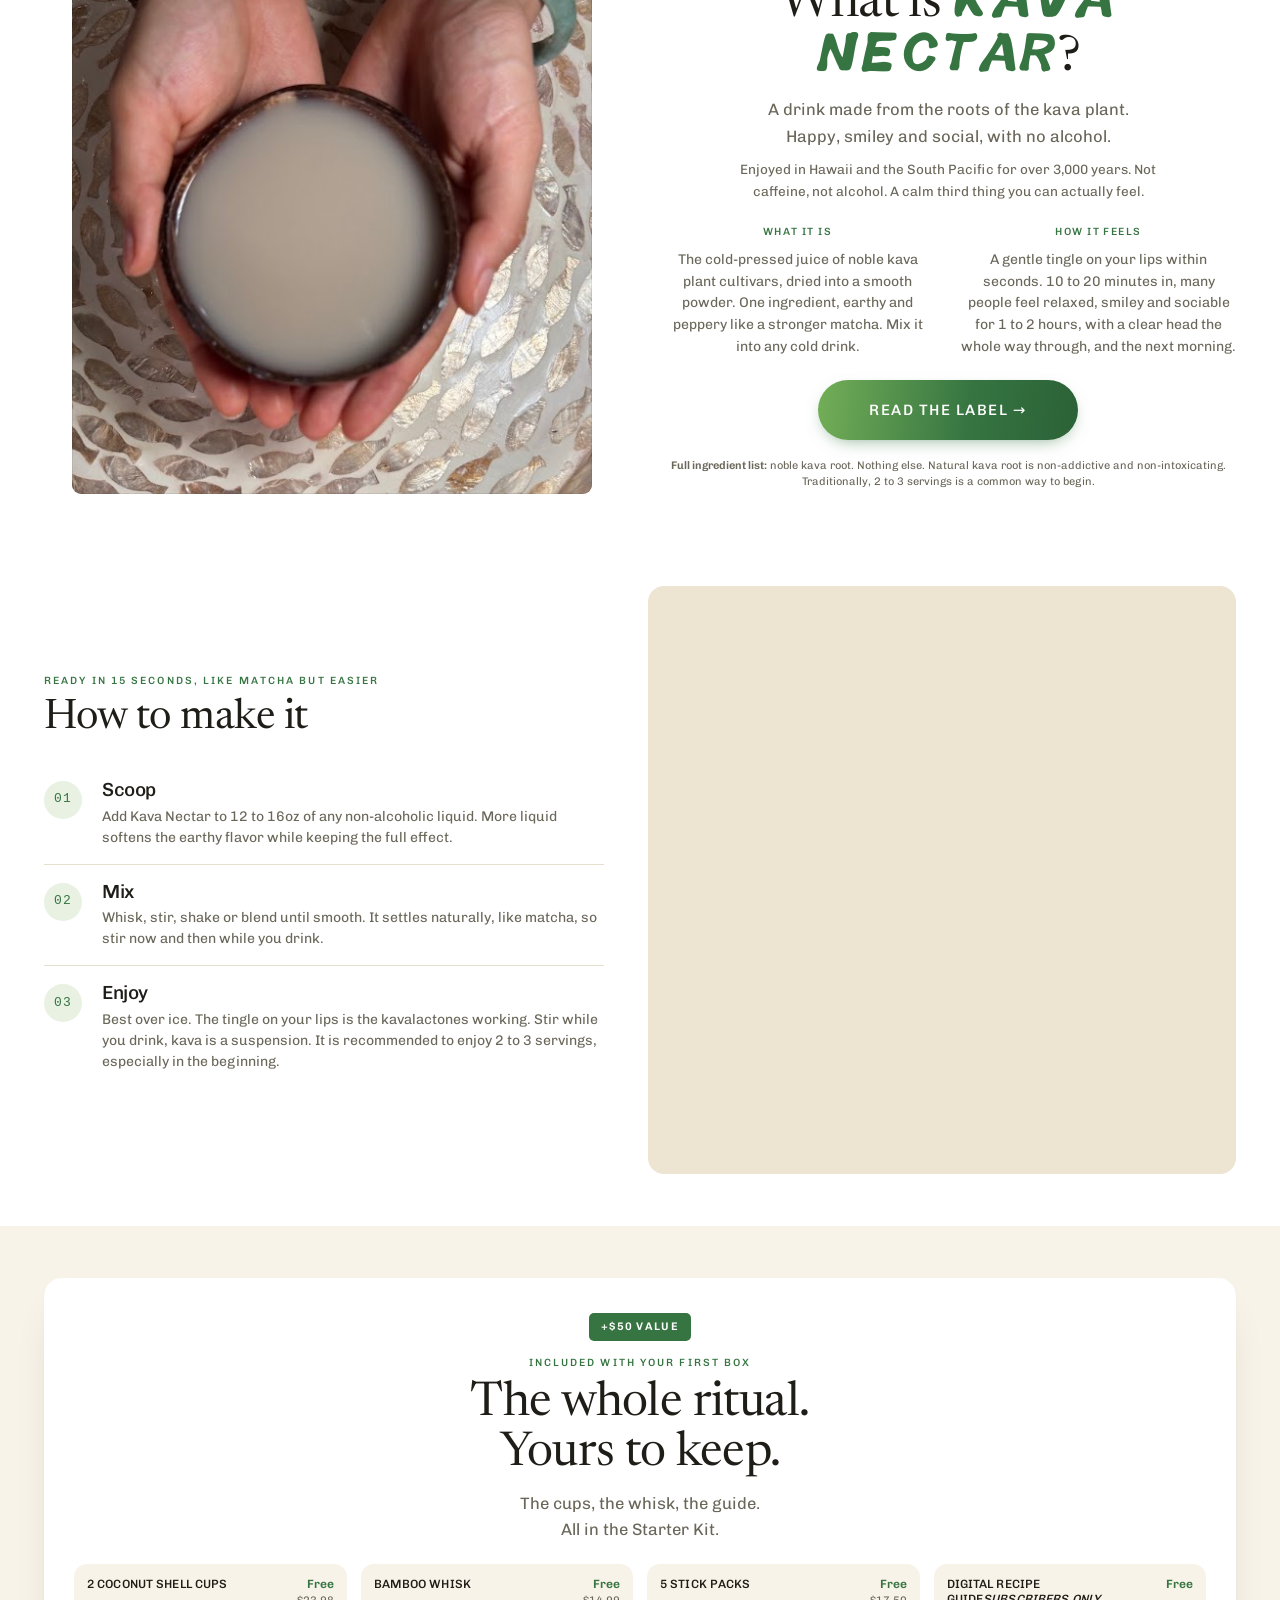
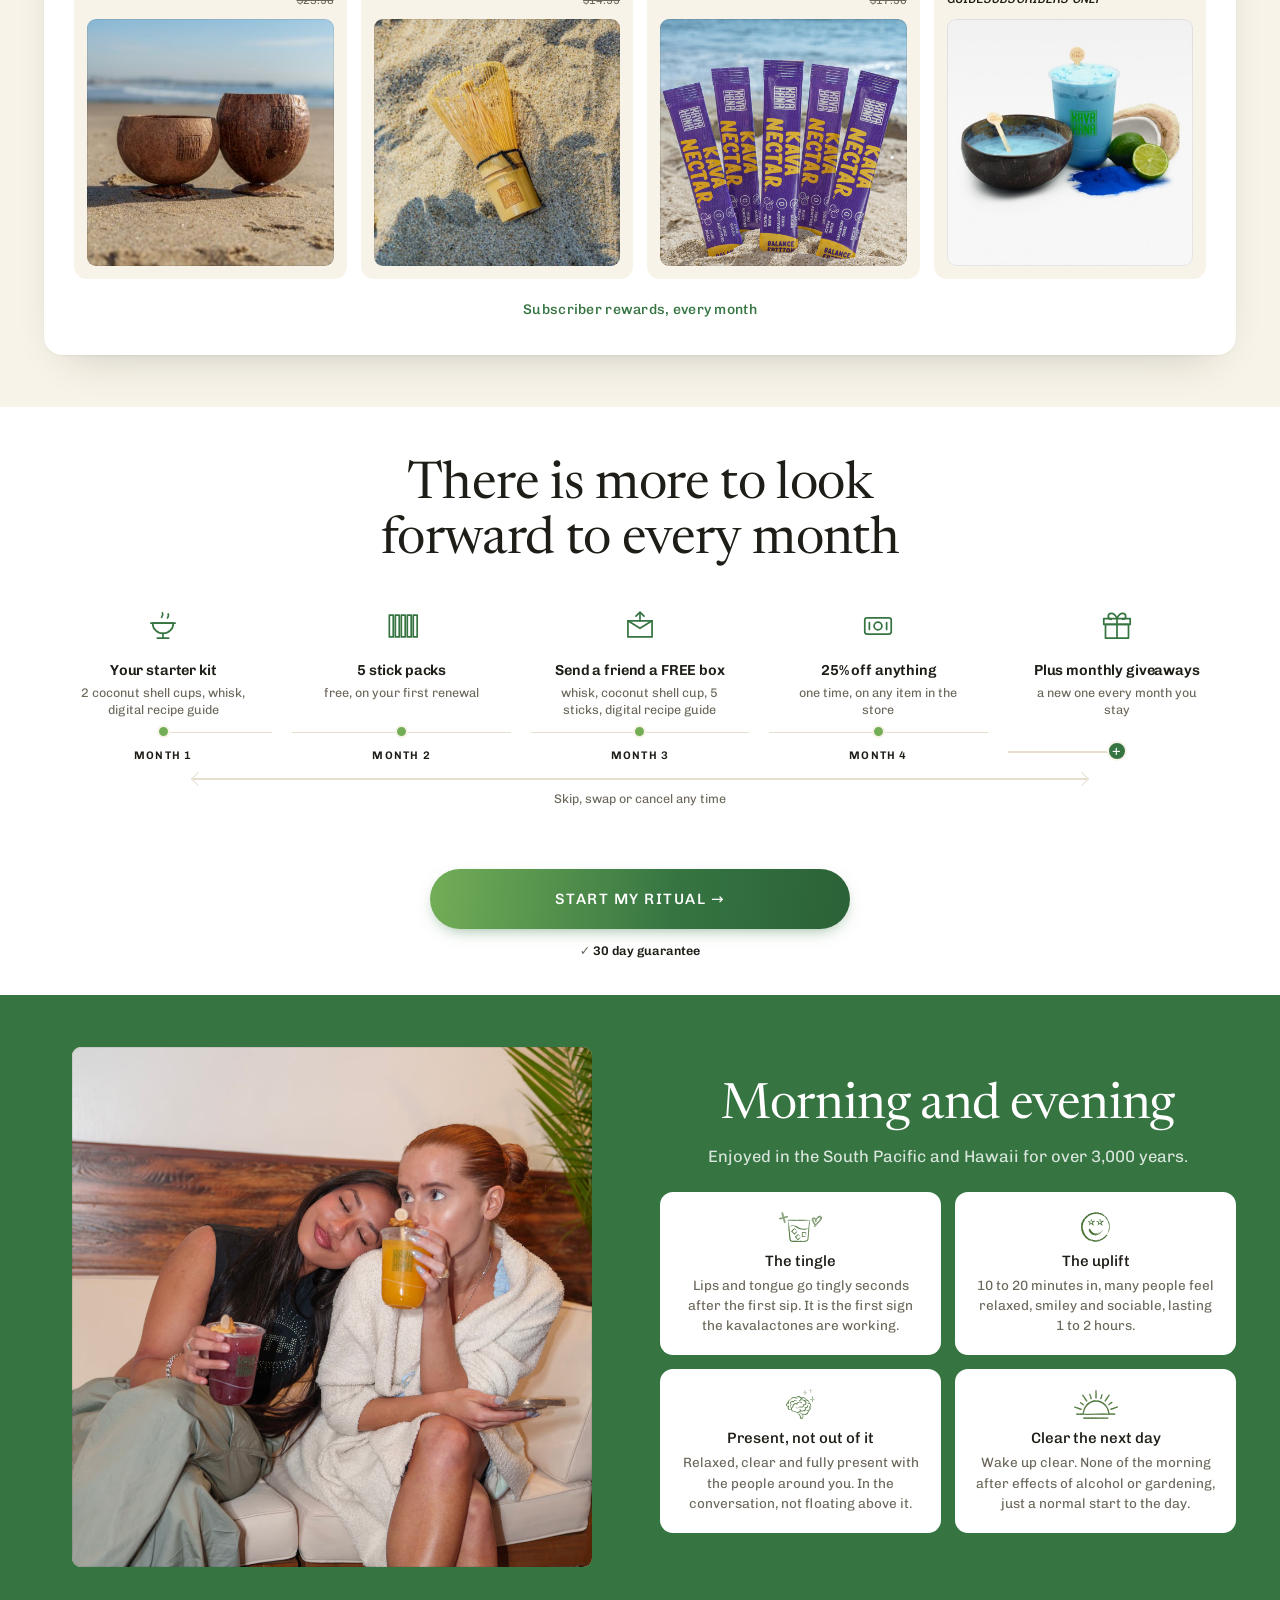
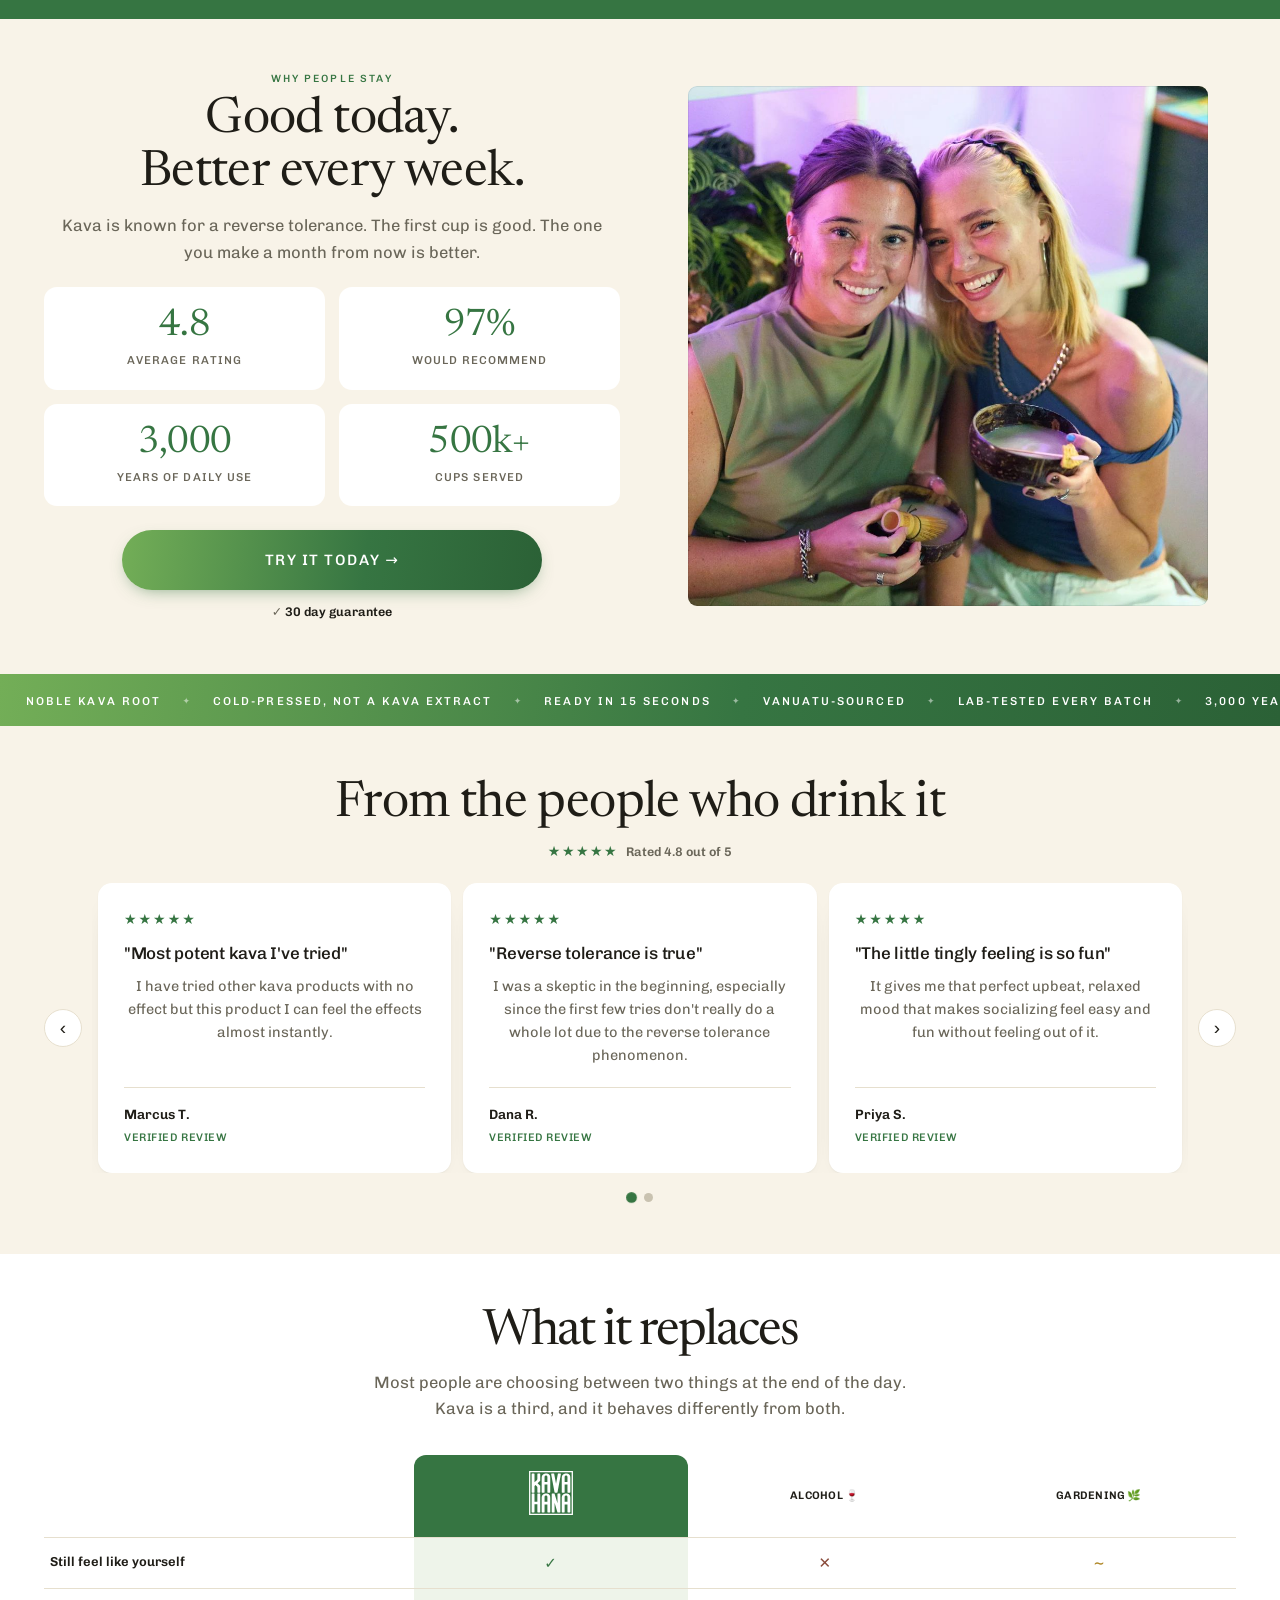
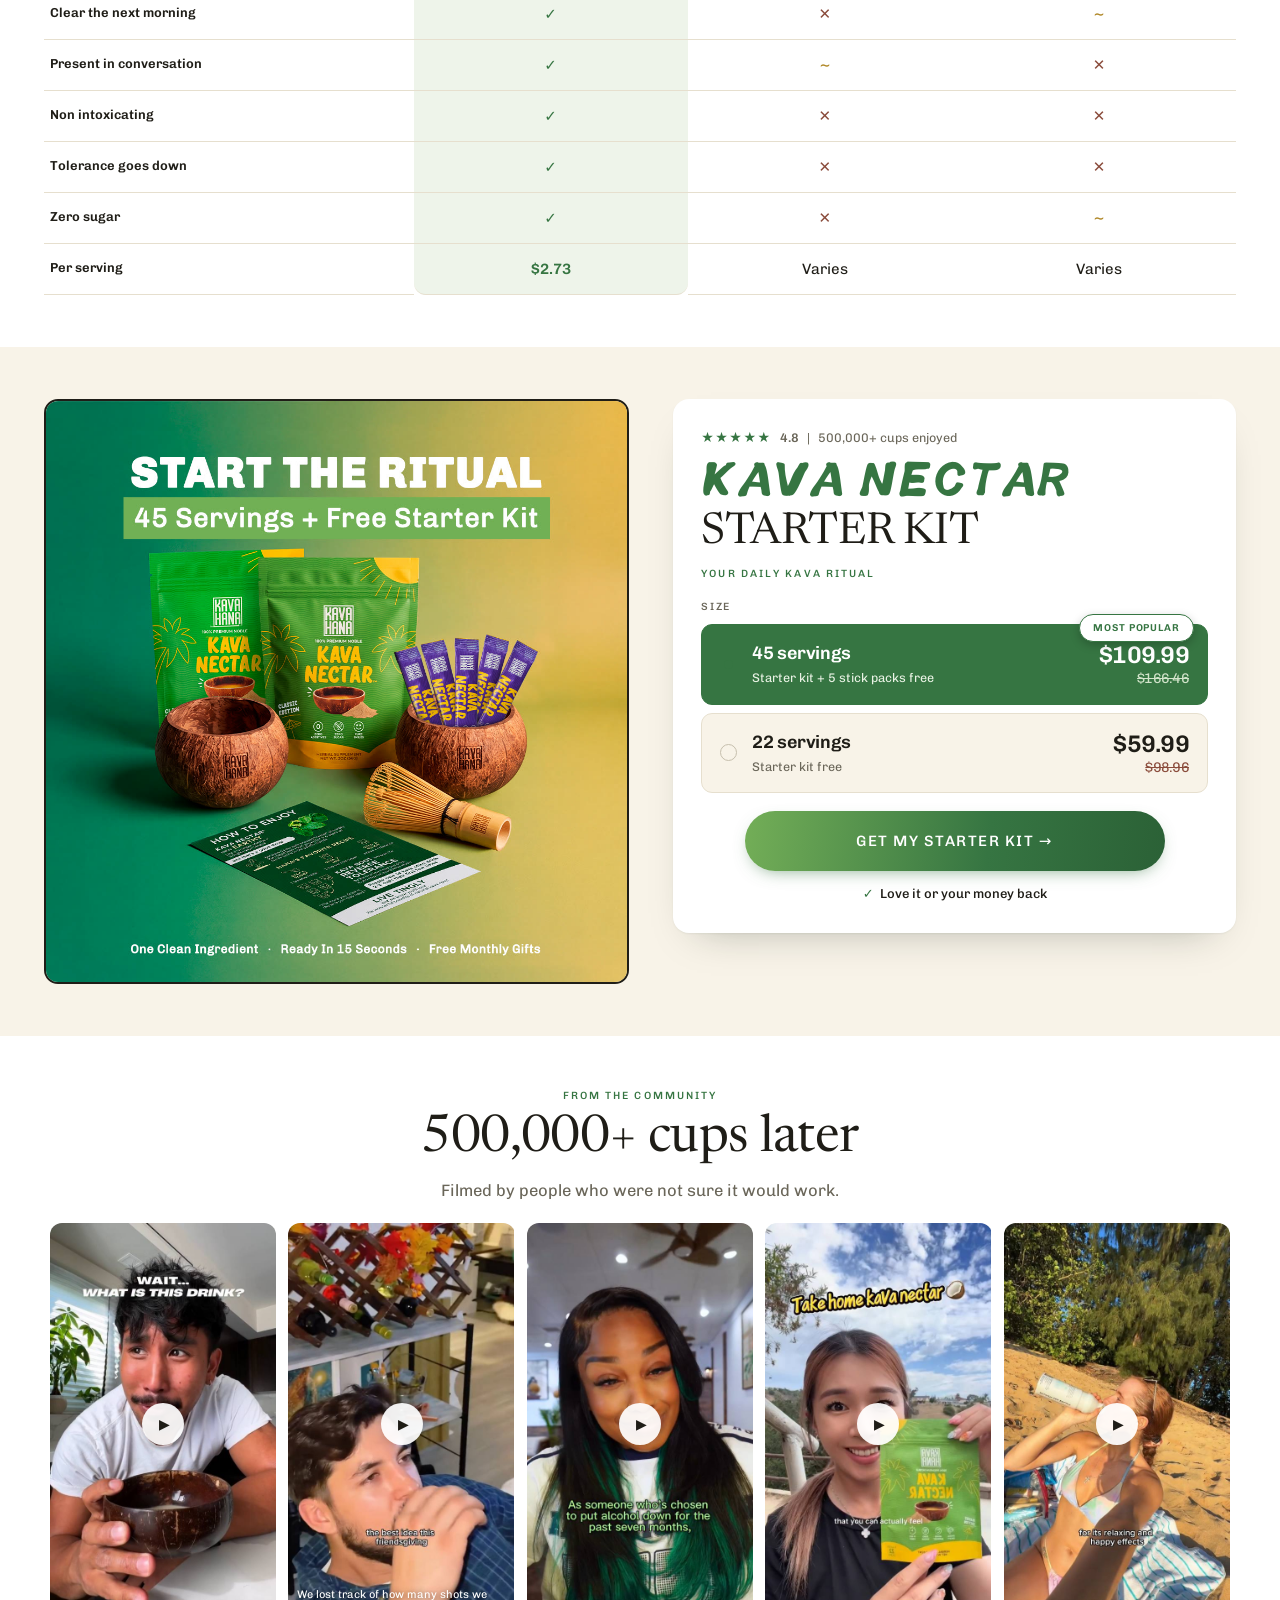
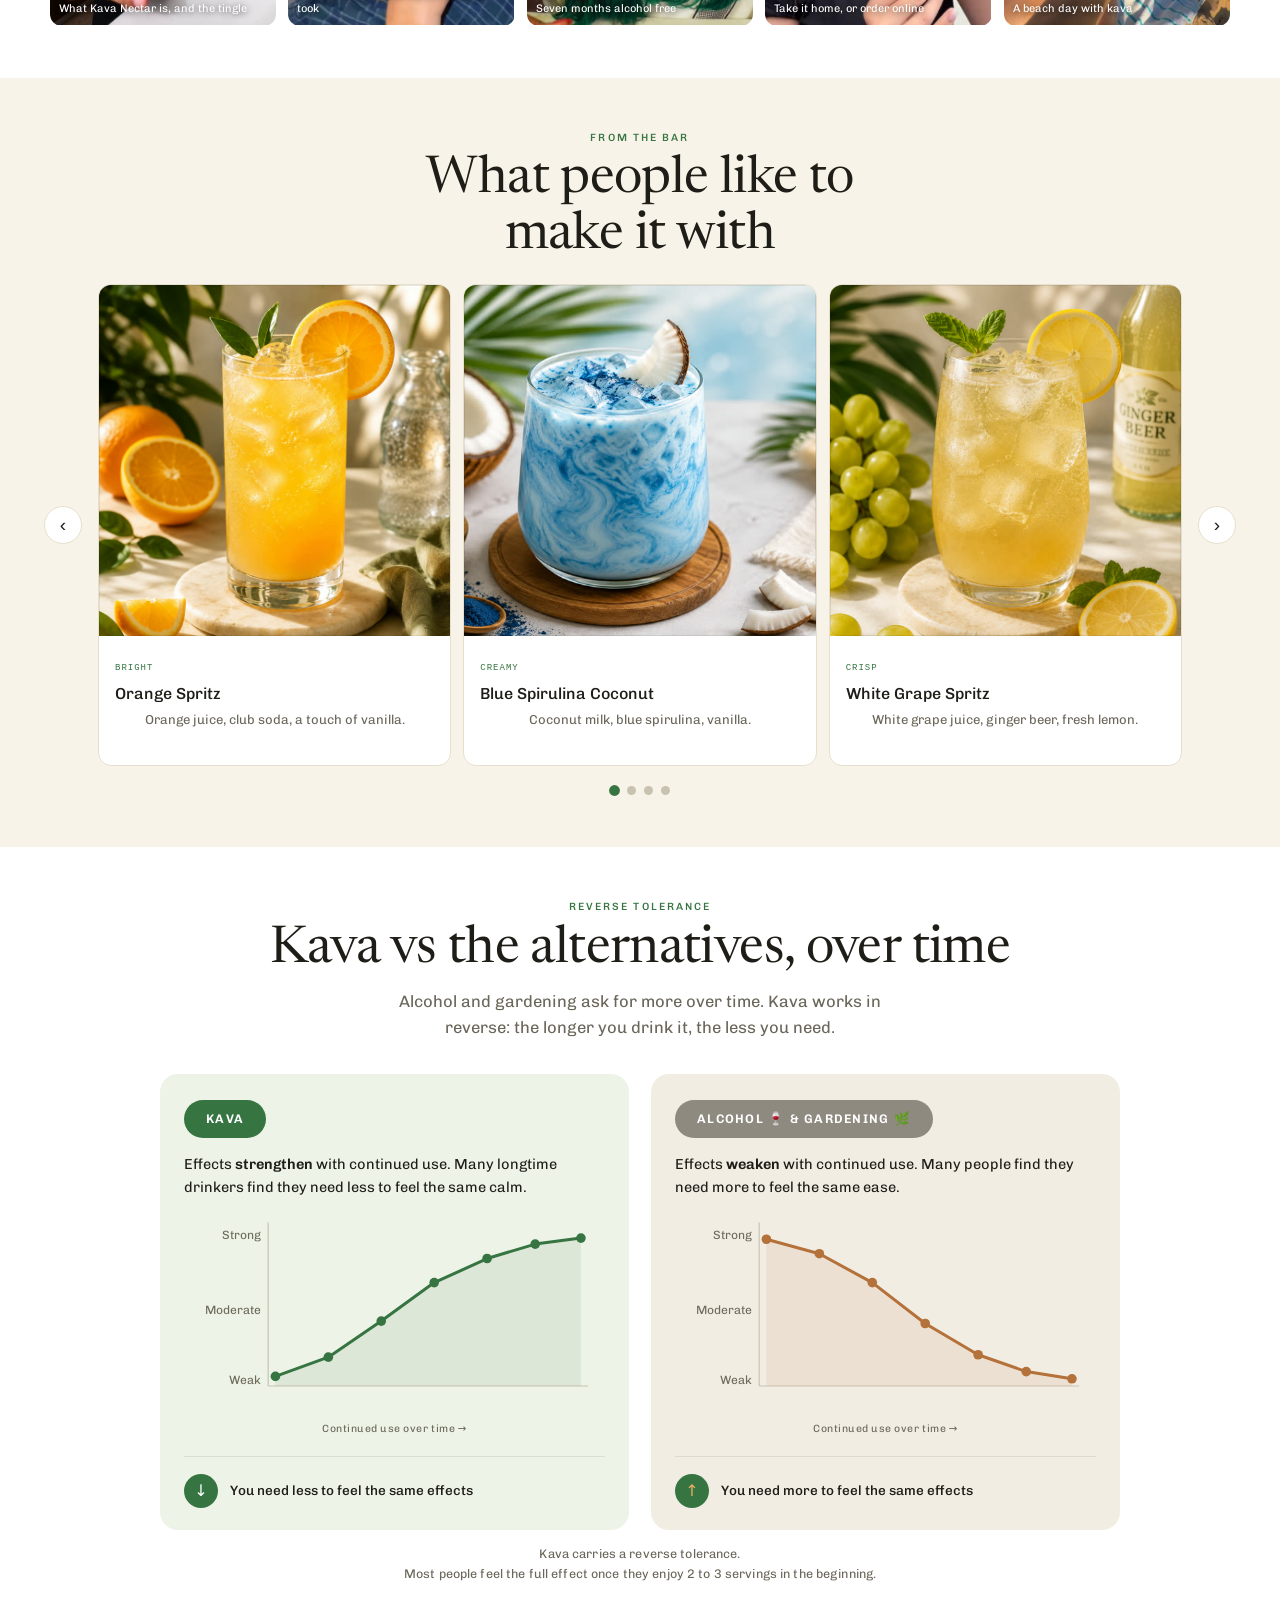
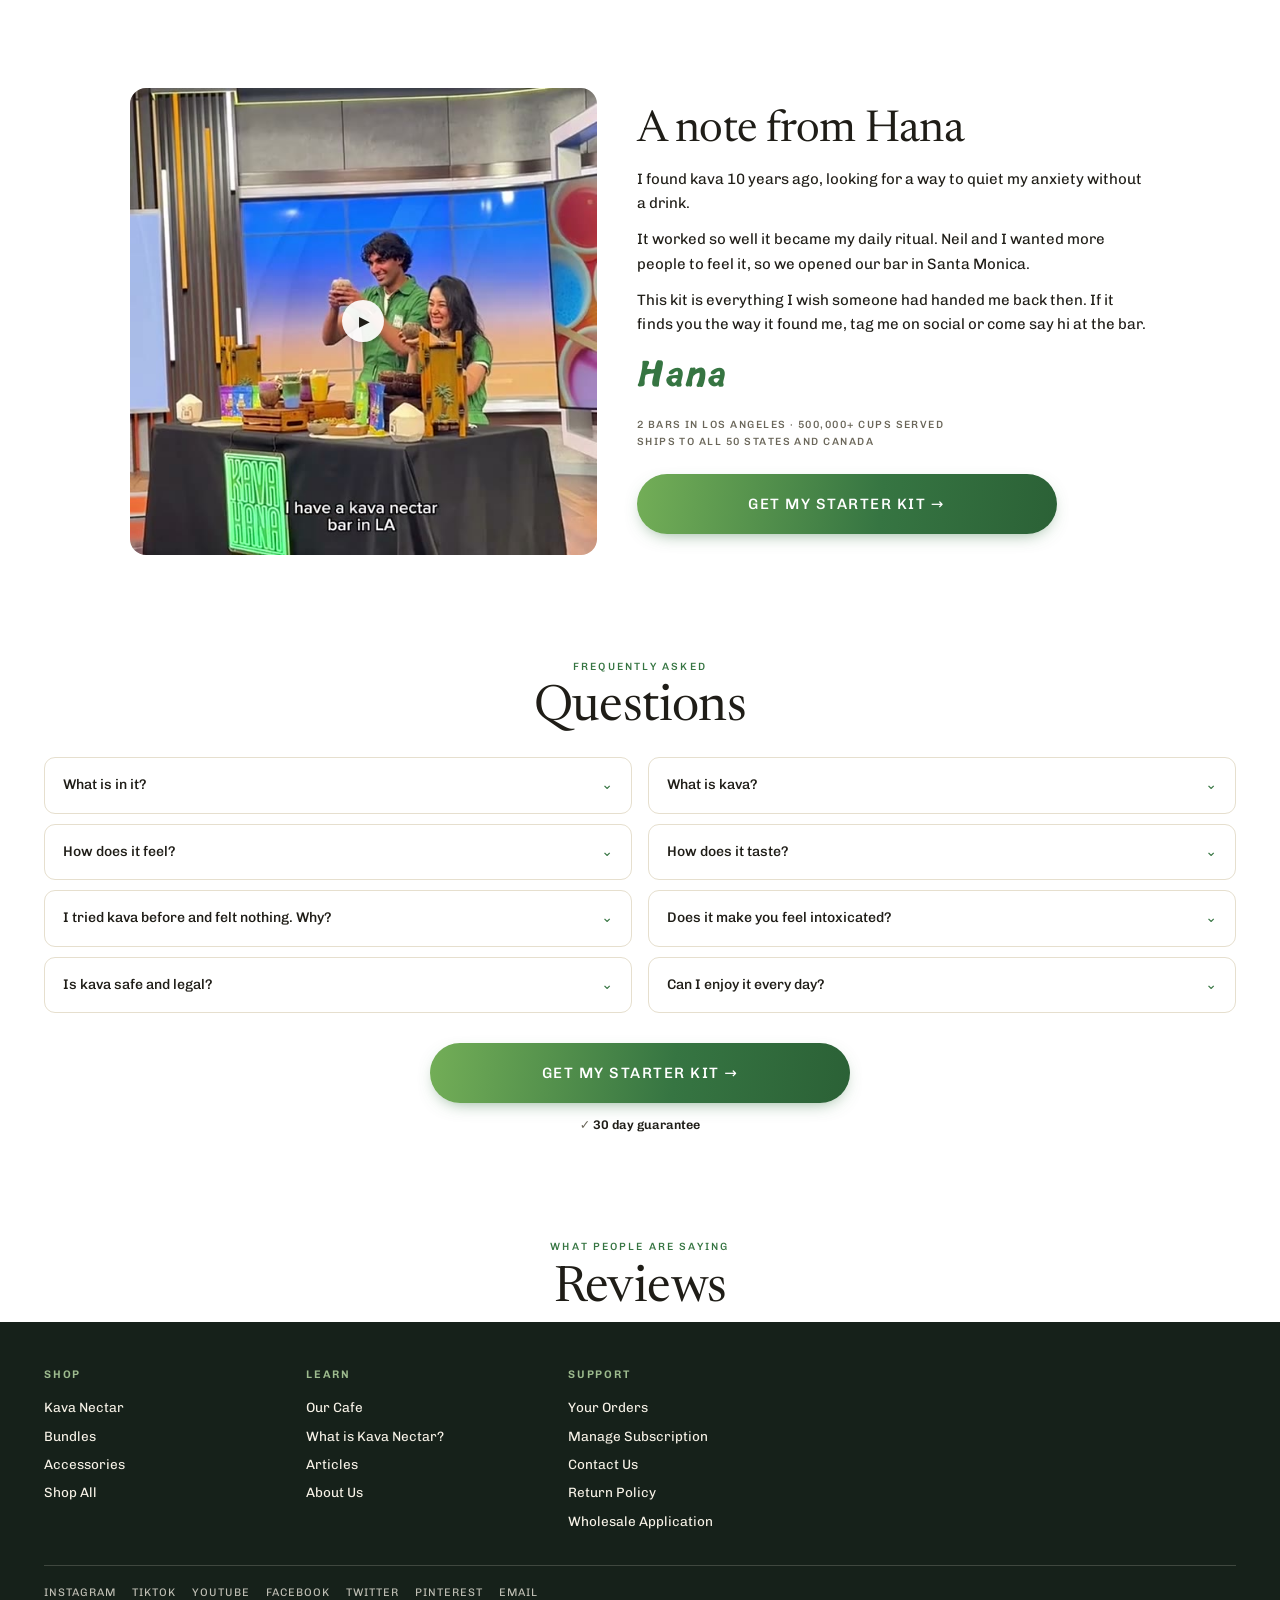
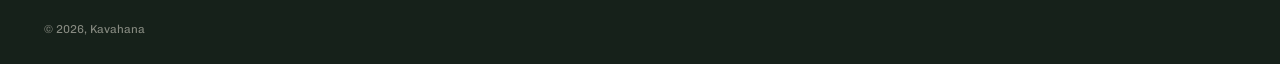
==== commit 27585c9f: "Updated slide 1 heroes for both sizes, 45 and 22 verified Co-Authored-By: Claude Fable 5 <noreply@an" ====
--- a/index.html
+++ b/index.html
@@ -568,9 +568,9 @@
       <button class="gnav gprev" type="button" aria-label="Previous image">&#8249;</button>
         <button class="gnav gnext" type="button" aria-label="Next image">&#8250;</button>
         <div class="slides" id="slides">
-        <div class="slide"><img class="heroimg" src="img/s1-45.jpg" width="1080" height="1080" alt="The 45 serving Starter Kit: two bags, two coconut shell cups, whisk and 5 stick packs"></div>
+        <div class="slide"><img class="heroimg" src="img/s1-45b.jpg" width="1080" height="1080" alt="The 45 serving Starter Kit: two bags, two coconut shell cups, whisk and 5 stick packs"></div>
         <div class="slide"><img class="galimg" src="img/s2.jpg" width="1080" height="1080" alt="Kava Nectar benefits: the tingle, relaxed and social, one ingredient, zero sugar"></div>
-        <div class="slide"><img class="galimg" loading="lazy" decoding="async" src="img/s3.jpg" width="1080" height="1080" alt="Nobody drinks it straight and that is fine: earthy like a stronger matcha, best with cold coconut water"></div>
+        <div class="slide"><img class="galimg" loading="lazy" decoding="async" src="img/s3b.jpg" width="1080" height="1080" alt="Nobody drinks it straight and that is fine: earthy like a stronger matcha, best with cold coconut water"></div>
         <div class="slide"><img class="galimg" loading="lazy" decoding="async" src="img/s4.jpg" width="1080" height="1080" alt="Over 500,000 cups served at the Kavahana bars"></div>
         <div class="slide"><img class="galimg" loading="lazy" decoding="async" src="img/s5.jpg" width="1080" height="1080" alt="Rated 4.8 by the people who drink it daily, 96 percent would recommend"></div>
         <div class="slide"><img class="galimg" loading="lazy" decoding="async" src="img/s6.jpg" width="1080" height="1080" alt="Supplement facts: 1 teaspoon of dried noble kava root juice per serving, tasting notes and where most people start"></div>
@@ -838,7 +838,7 @@
   <div class="hero" style="padding-top:0">
     <div>
       <div class="galwrap">
-        <img class="heroimg" src="img/s1-45.jpg" width="1080" height="1080" alt="The 45 serving Starter Kit: two bags, two coconut shell cups, whisk and 5 stick packs">
+        <img class="heroimg" src="img/s1-45b.jpg" width="1080" height="1080" alt="The 45 serving Starter Kit: two bags, two coconut shell cups, whisk and 5 stick packs">
       </div>
     </div>
     <div>
@@ -1058,12 +1058,12 @@
 <script>
 (function(){
   var SIZES={
-    '4oz':{hero:'img/s1-45.jpg', halt:'The 45 serving Starter Kit: two bags, two coconut shell cups, whisk and 5 stick packs', s:'45 servings \u00b7 delivered monthly', r:'$109.99',
+    '4oz':{hero:'img/s1-45b.jpg', halt:'The 45 serving Starter Kit: two bags, two coconut shell cups, whisk and 5 stick packs', s:'45 servings \u00b7 delivered monthly', r:'$109.99',
            get:'<span class="mauna">KAVA NECTAR</span> is a non-alcoholic drink you can actually feel: calm, smiley and social, from one ingredient, cold-pressed noble kava root. Scoop, mix into any cold drink and enjoy.'},
-    '2oz':{hero:'img/s1-22.jpg', halt:'The 22 serving Starter Kit: one bag, two coconut shell cups and whisk', s:'22 servings \u00b7 delivered monthly', r:'$59.99',
+    '2oz':{hero:'img/s1-22b.jpg', halt:'The 22 serving Starter Kit: one bag, two coconut shell cups and whisk', s:'22 servings \u00b7 delivered monthly', r:'$59.99',
            get:'<span class="mauna">KAVA NECTAR</span> is a non-alcoholic drink you can actually feel: calm, smiley and social, from one ingredient, cold-pressed noble kava root. Scoop, mix into any cold drink and enjoy.'}
   };
-  ['img/s1-45.jpg','img/s1-22.jpg'].forEach(function(u){var p=new Image();p.src=u;});
+  ['img/s1-45b.jpg','img/s1-22b.jpg'].forEach(function(u){var p=new Image();p.src=u;});
   var topKey='4oz', btbKey='4oz';
   function swapImgs(scope, s){
     scope.forEach(function(hi){ if(hi.getAttribute('src')!==s.hero){hi.src=s.hero;hi.alt=s.halt;} });
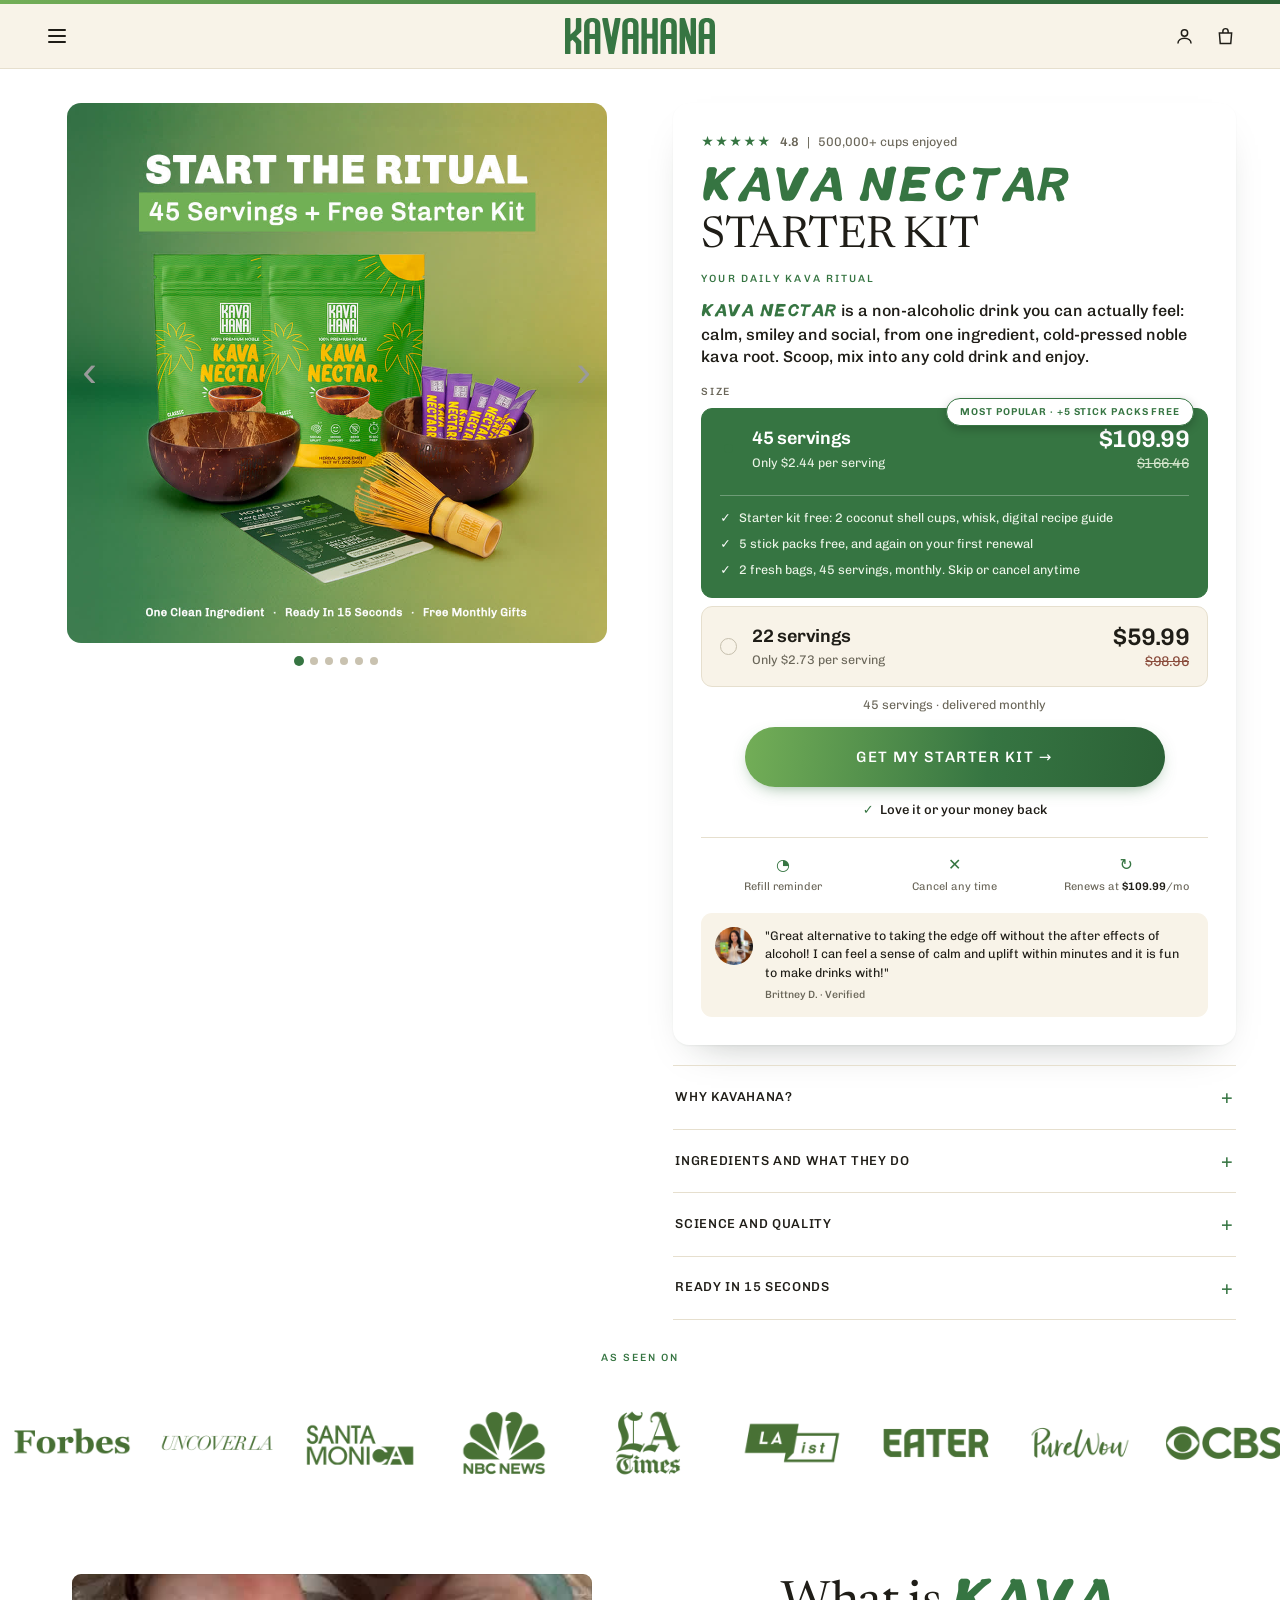
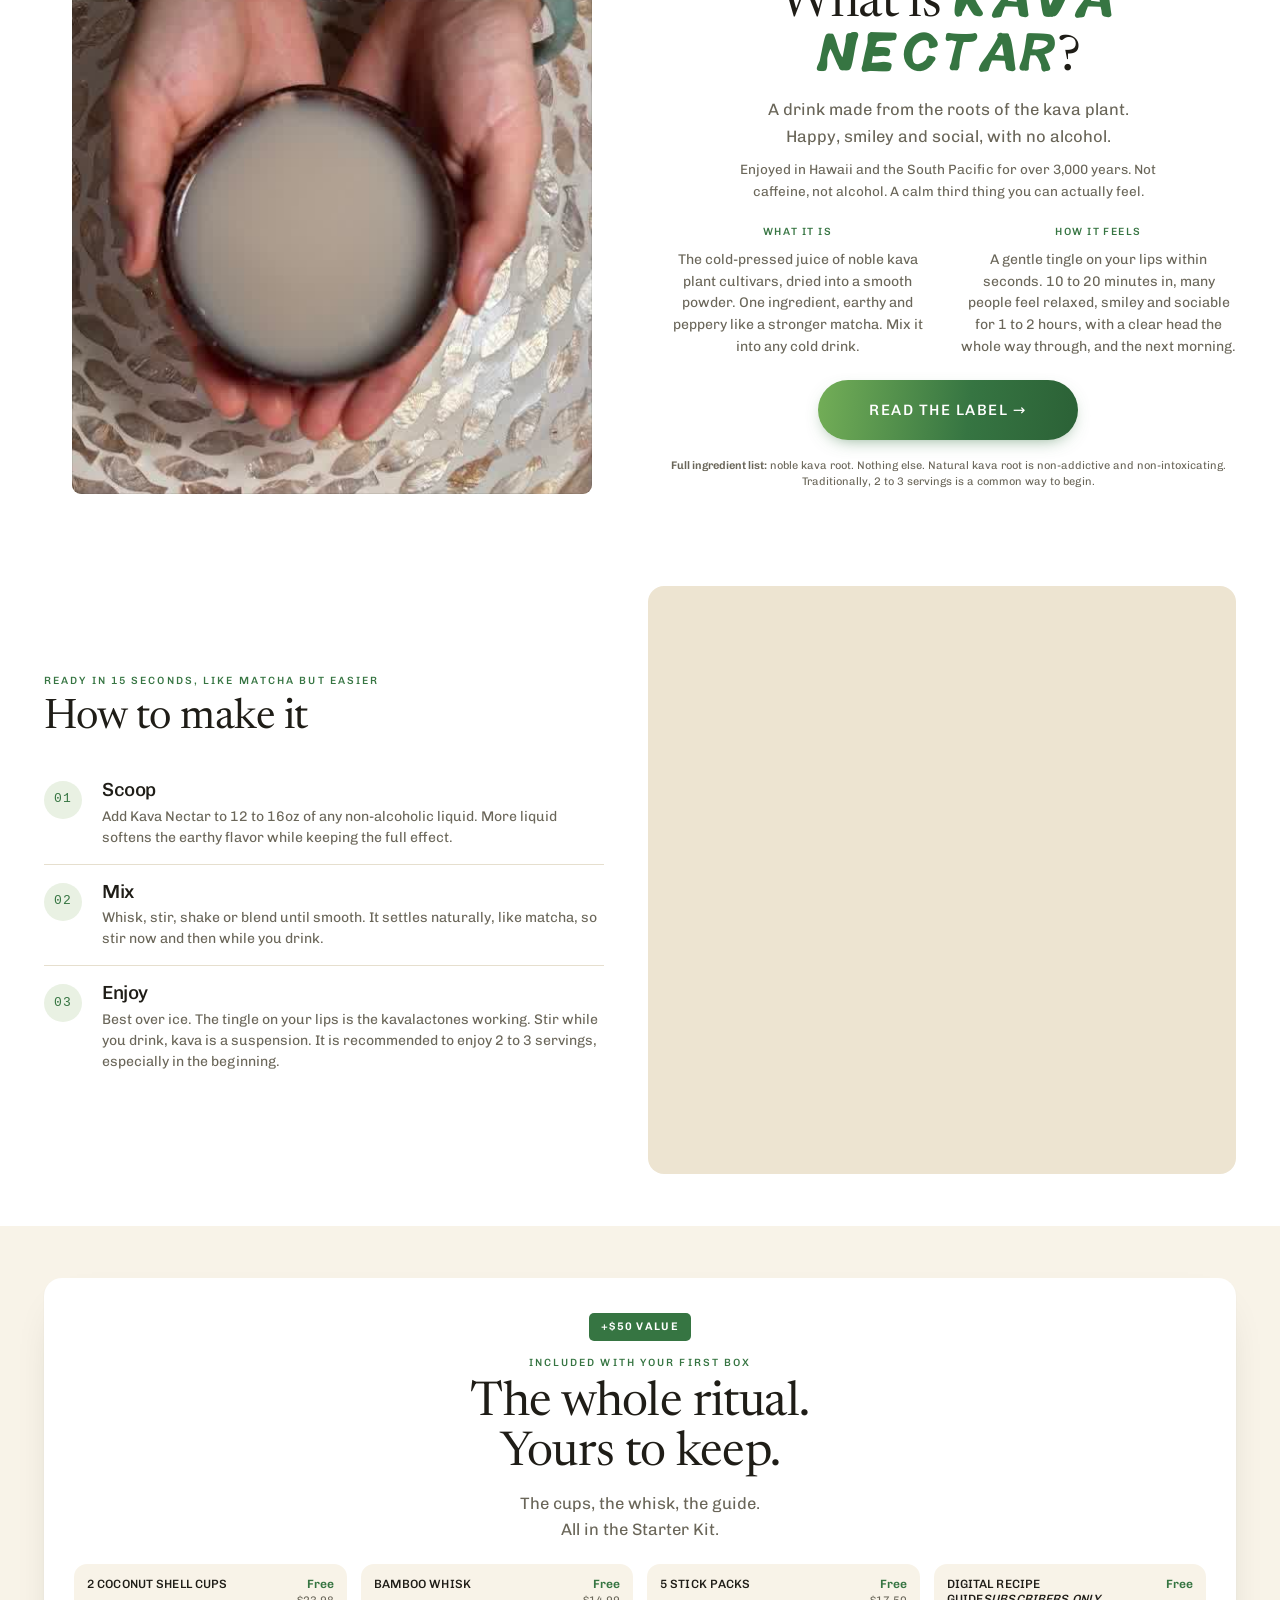
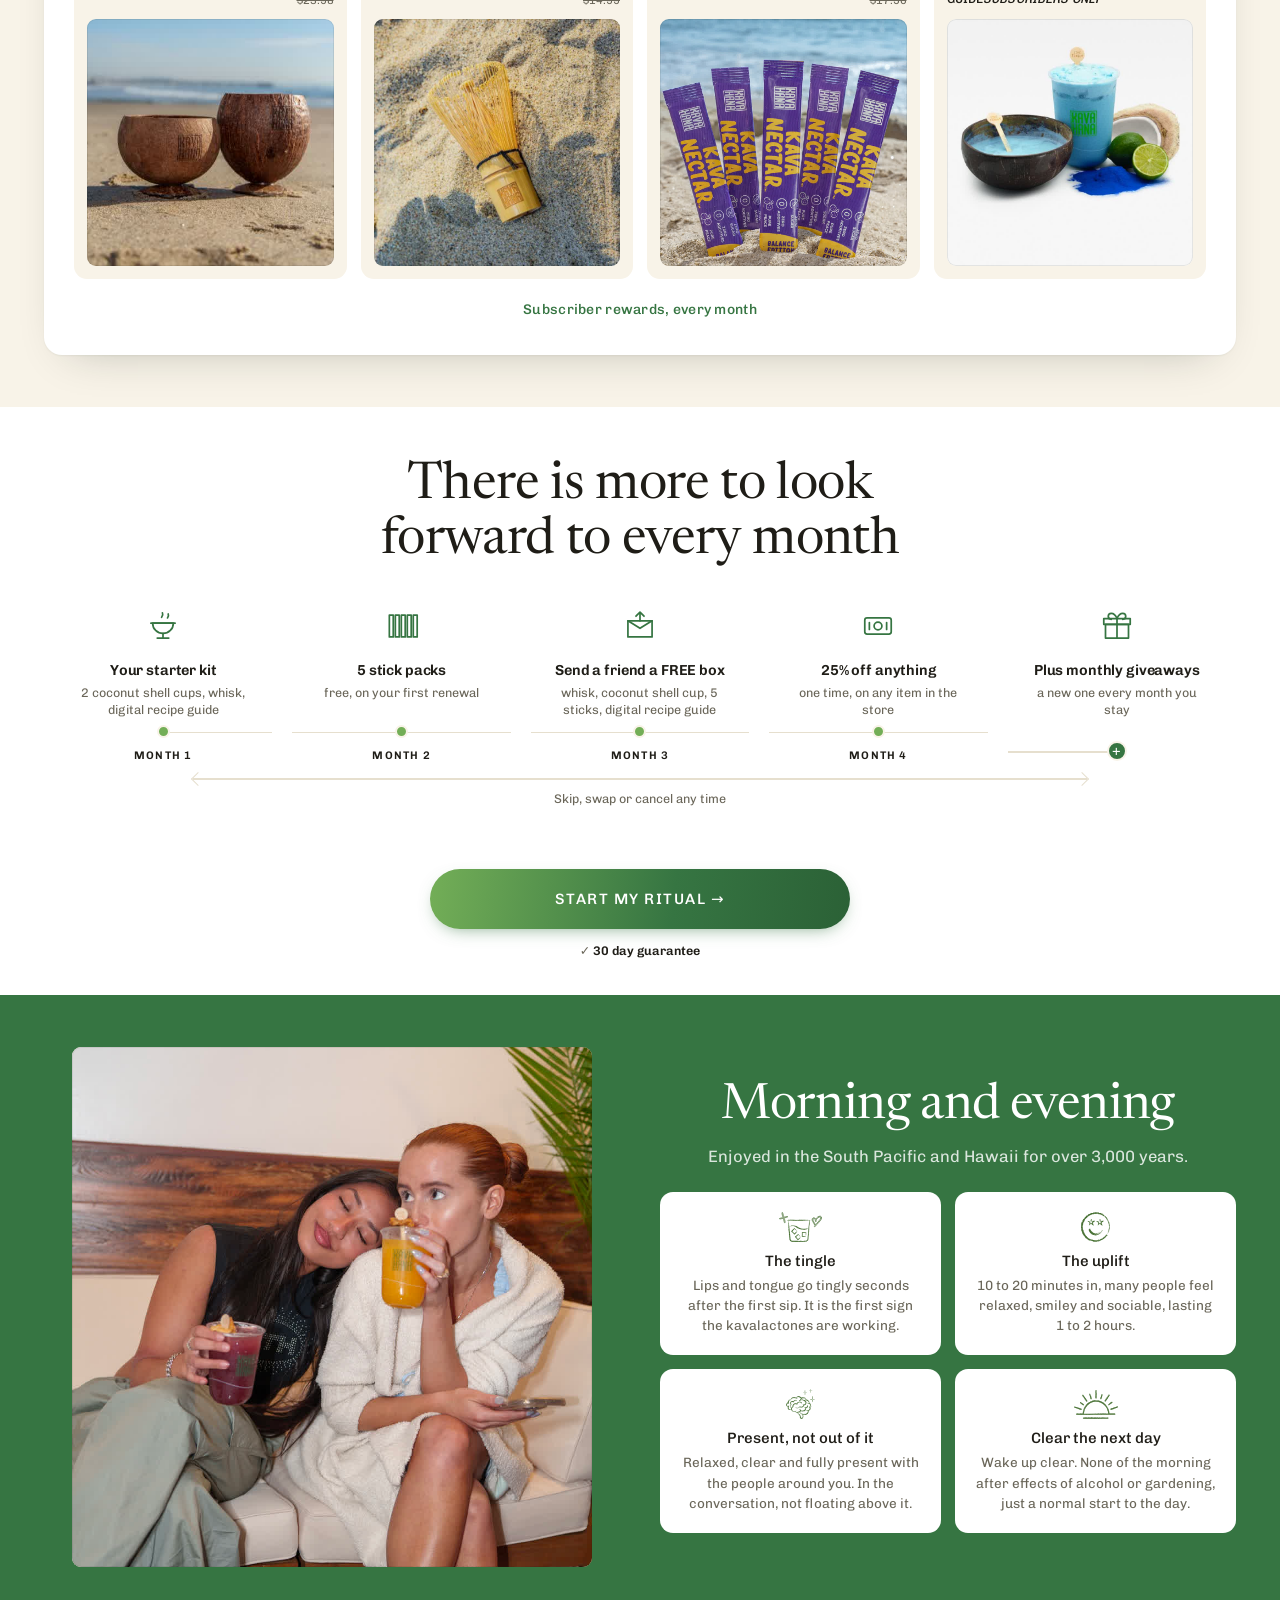
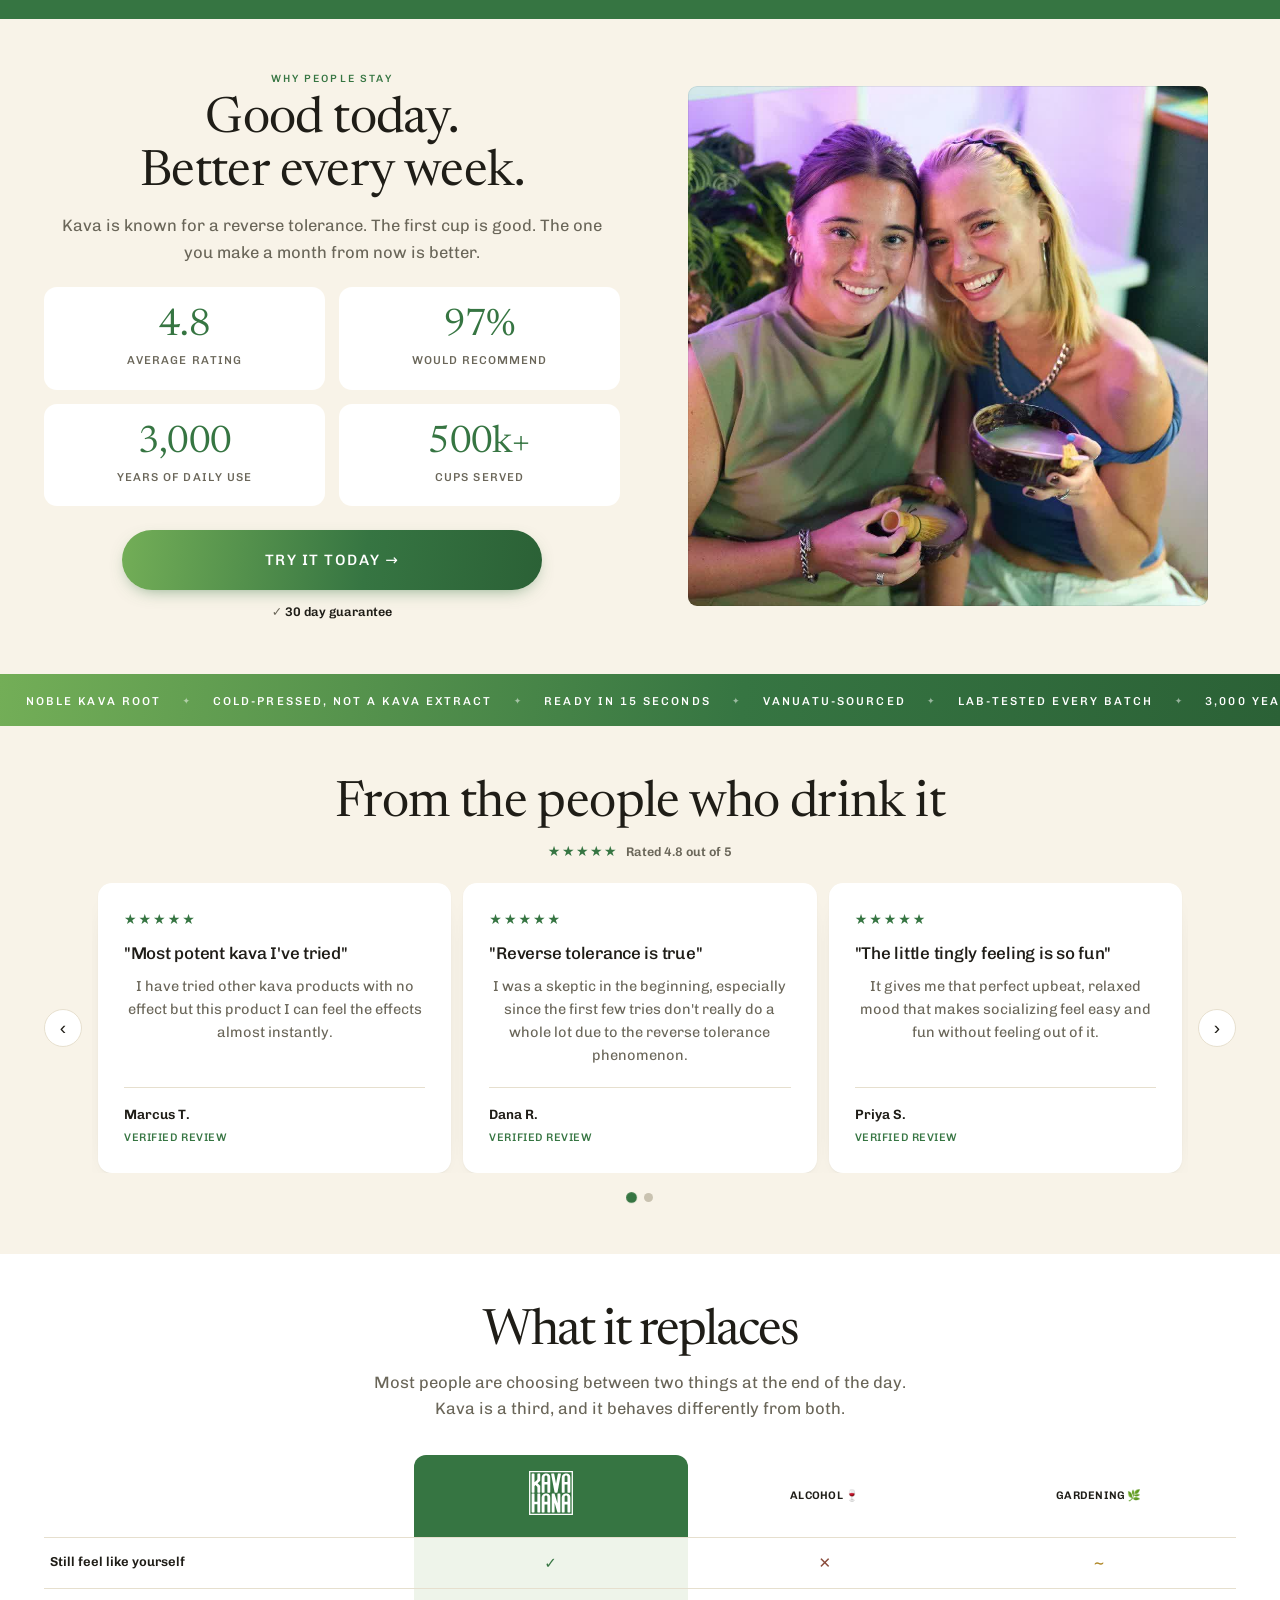
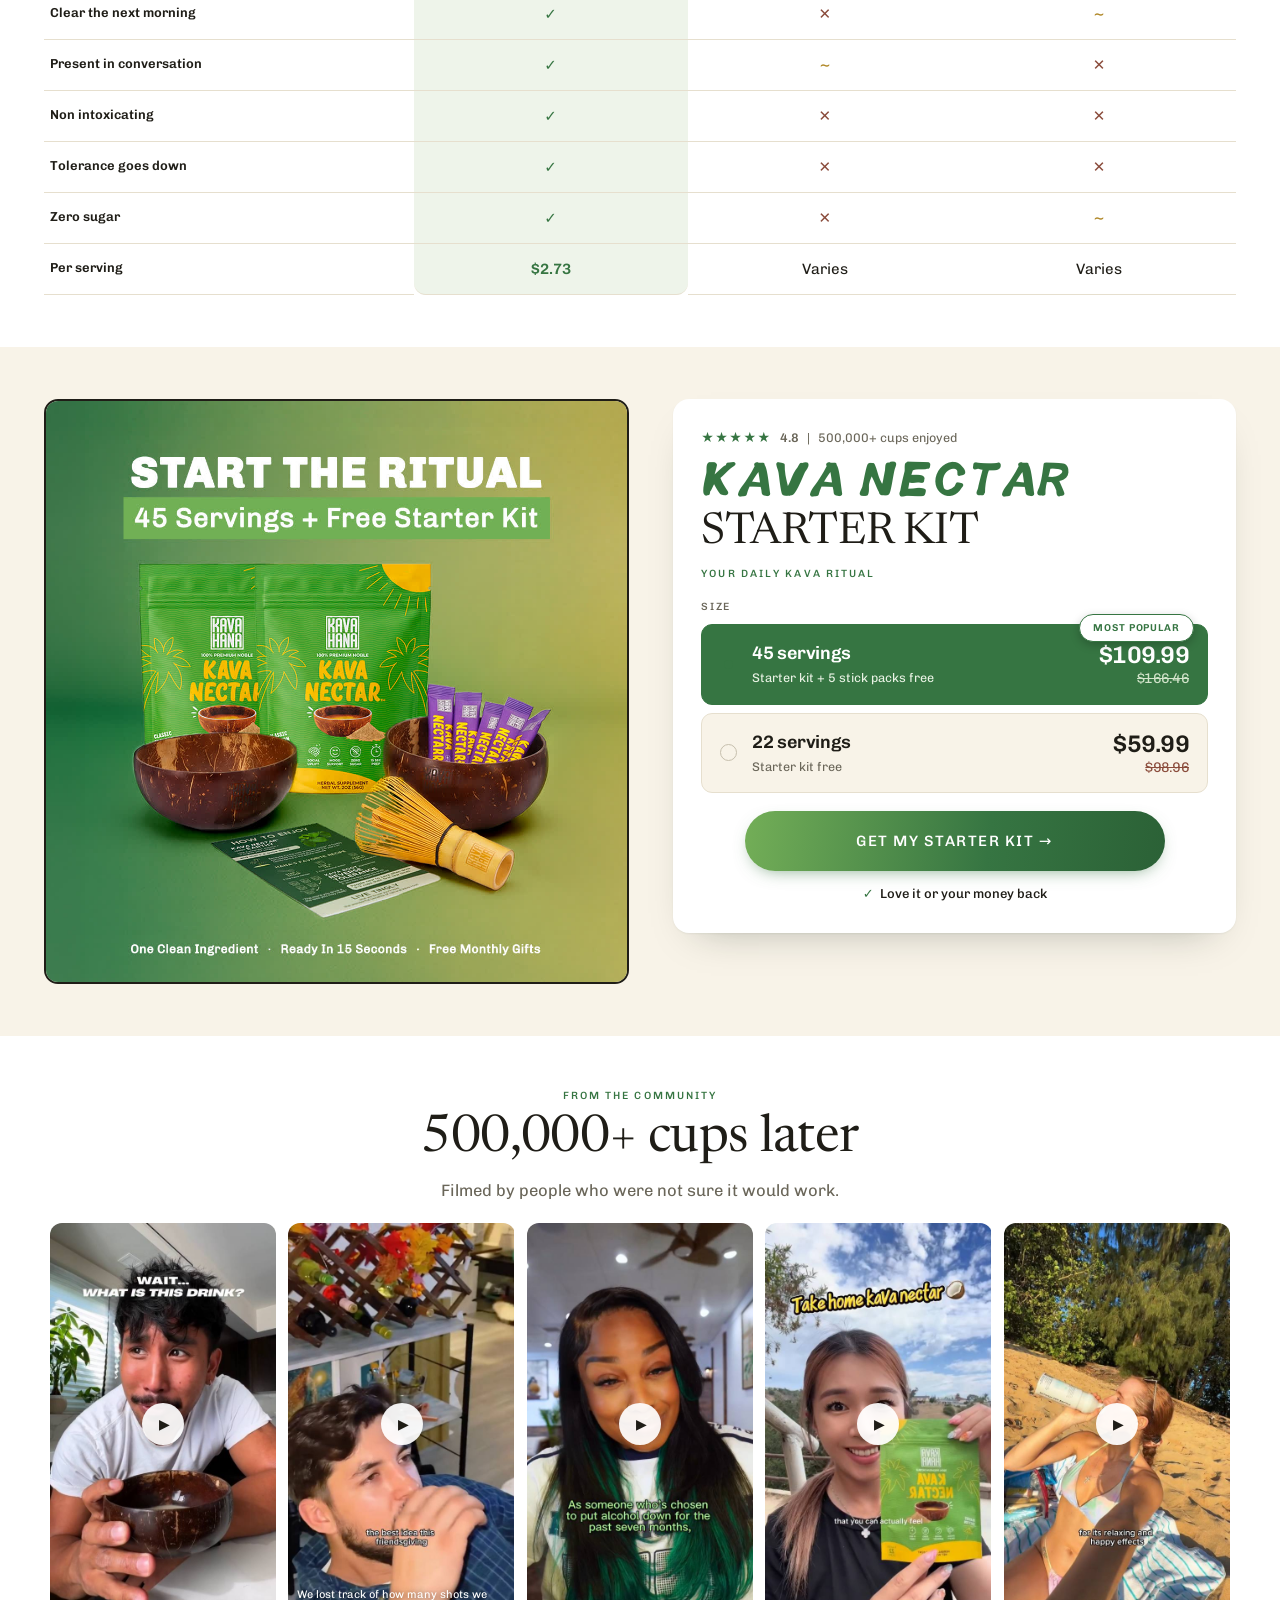
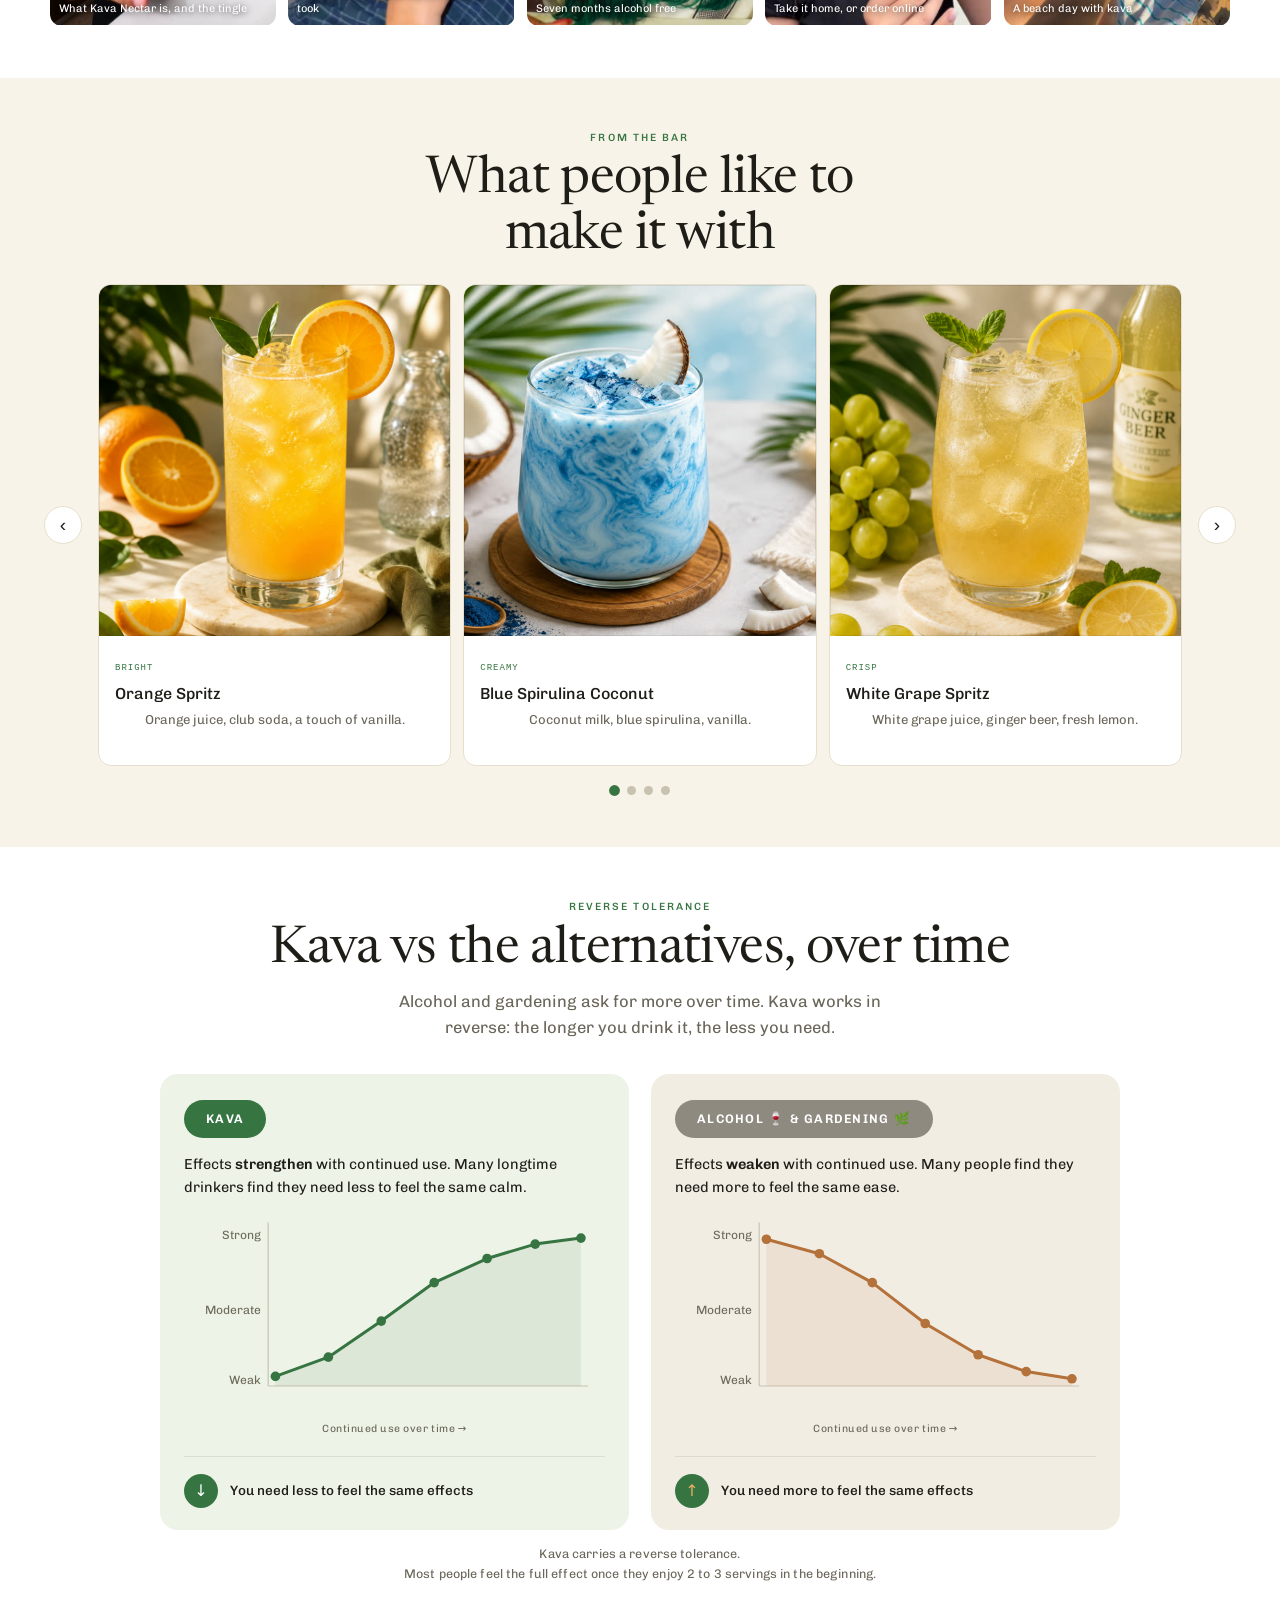
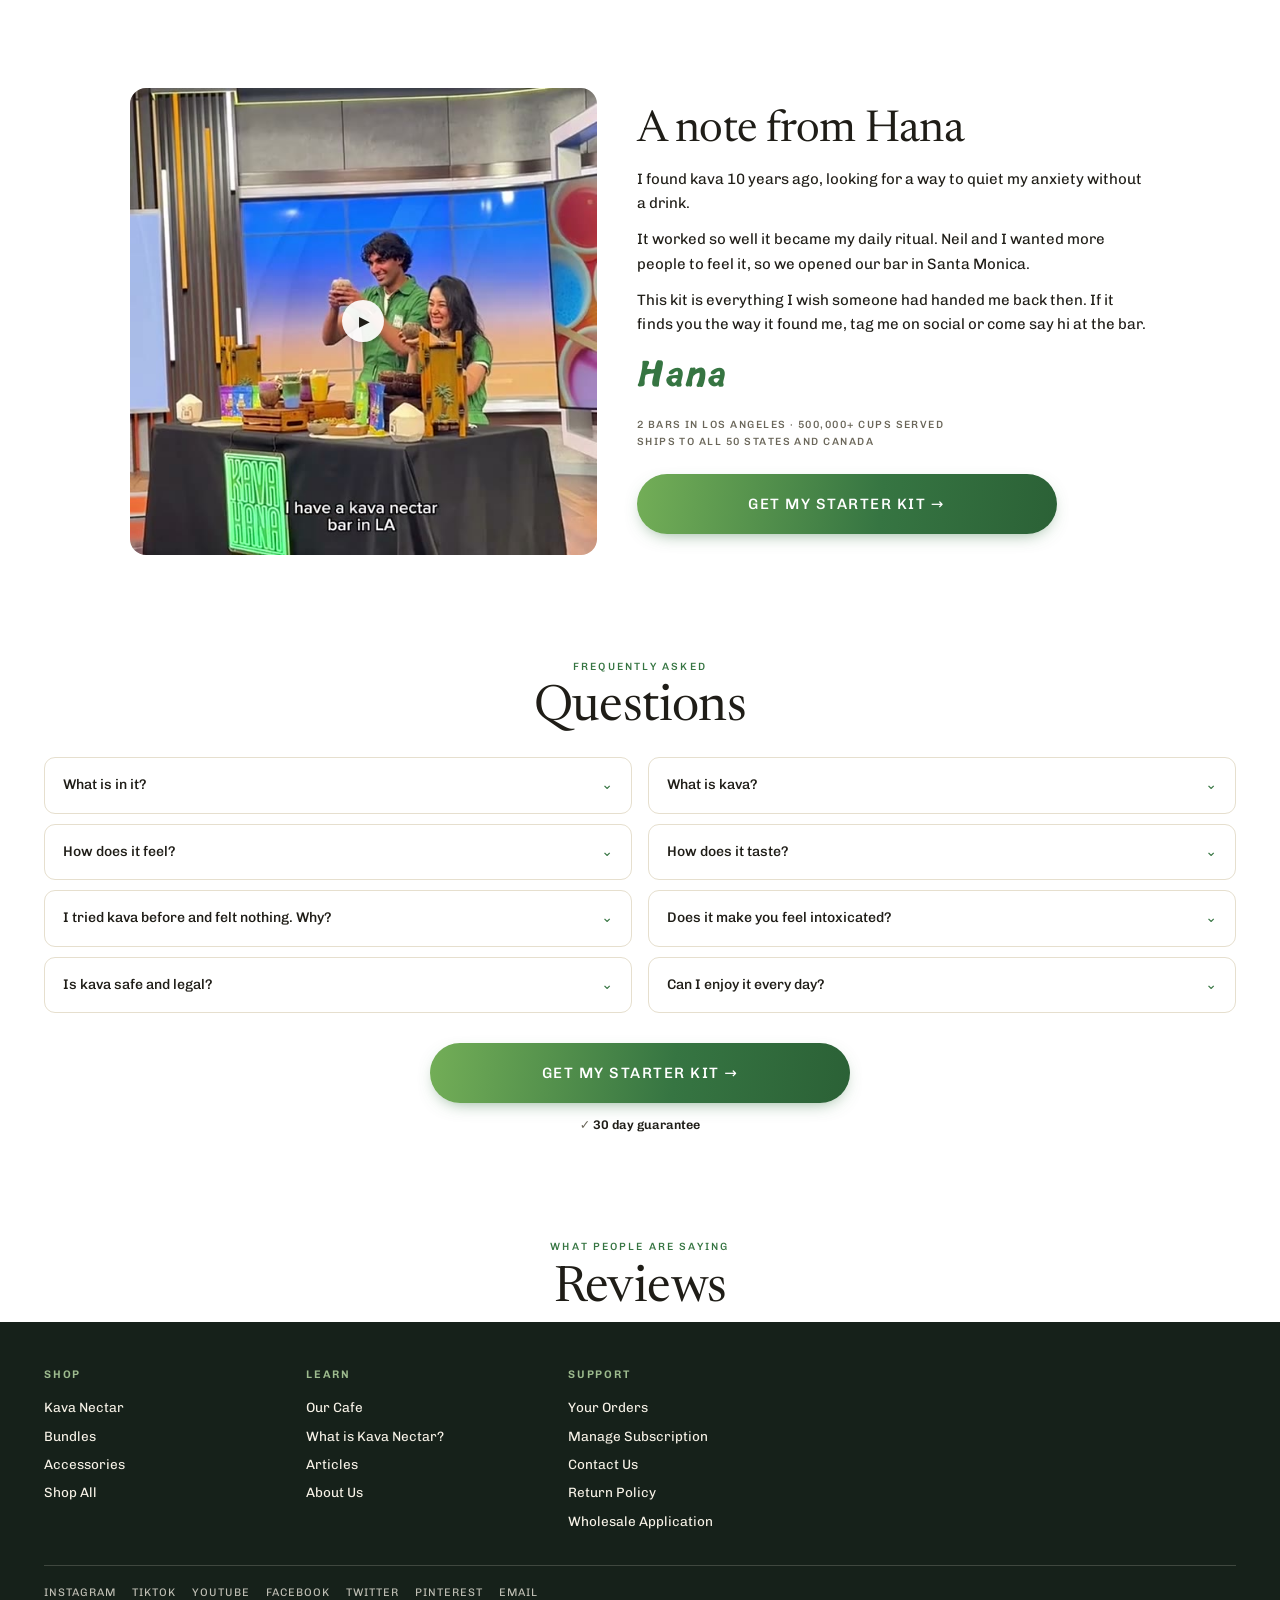
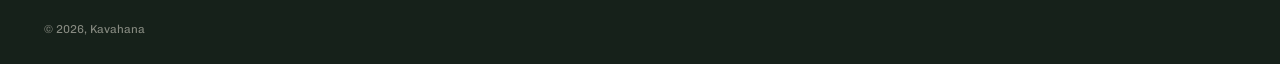
==== commit 7b643d8a: "45-serving hero photo: new s1-45c.jpg (Bryce 9/3), all refs swapped from s1-45b; swap logic untouche" ====
--- a/index.html
+++ b/index.html
@@ -568,8 +568,8 @@
       <button class="gnav gprev" type="button" aria-label="Previous image">&#8249;</button>
         <button class="gnav gnext" type="button" aria-label="Next image">&#8250;</button>
         <div class="slides" id="slides">
-        <div class="slide"><img class="heroimg" src="img/s1-45b.jpg" width="1080" height="1080" alt="The 45 serving Starter Kit: two bags, two coconut shell cups, whisk and 5 stick packs"></div>
-        <div class="slide"><img class="galimg" src="img/s2.jpg" width="1080" height="1080" alt="Kava Nectar benefits: the tingle, relaxed and social, one ingredient, zero sugar"></div>
+        <div class="slide"><img class="heroimg" src="img/s1-45c.jpg" width="1080" height="1080" alt="The 45 serving Starter Kit: two bags, two coconut shell cups, whisk and 5 stick packs"></div>
+        <div class="slide"><img class="galimg" src="img/s2b.jpg" width="1080" height="1080" alt="Kava Nectar benefits: the tingle, relaxed and social, one ingredient, zero sugar"></div>
         <div class="slide"><img class="galimg" loading="lazy" decoding="async" src="img/s3b.jpg" width="1080" height="1080" alt="Nobody drinks it straight and that is fine: earthy like a stronger matcha, best with cold coconut water"></div>
         <div class="slide"><img class="galimg" loading="lazy" decoding="async" src="img/s4.jpg" width="1080" height="1080" alt="Over 500,000 cups served at the Kavahana bars"></div>
         <div class="slide"><img class="galimg" loading="lazy" decoding="async" src="img/s5.jpg" width="1080" height="1080" alt="Rated 4.8 by the people who drink it daily, 96 percent would recommend"></div>
@@ -838,7 +838,7 @@
   <div class="hero" style="padding-top:0">
     <div>
       <div class="galwrap">
-        <img class="heroimg" src="img/s1-45b.jpg" width="1080" height="1080" alt="The 45 serving Starter Kit: two bags, two coconut shell cups, whisk and 5 stick packs">
+        <img class="heroimg" src="img/s1-45c.jpg" width="1080" height="1080" alt="The 45 serving Starter Kit: two bags, two coconut shell cups, whisk and 5 stick packs">
       </div>
     </div>
     <div>
@@ -1058,12 +1058,12 @@
 <script>
 (function(){
   var SIZES={
-    '4oz':{hero:'img/s1-45b.jpg', halt:'The 45 serving Starter Kit: two bags, two coconut shell cups, whisk and 5 stick packs', s:'45 servings \u00b7 delivered monthly', r:'$109.99',
+    '4oz':{hero:'img/s1-45c.jpg', halt:'The 45 serving Starter Kit: two bags, two coconut shell cups, whisk and 5 stick packs', s:'45 servings \u00b7 delivered monthly', r:'$109.99',
            get:'<span class="mauna">KAVA NECTAR</span> is a non-alcoholic drink you can actually feel: calm, smiley and social, from one ingredient, cold-pressed noble kava root. Scoop, mix into any cold drink and enjoy.'},
     '2oz':{hero:'img/s1-22b.jpg', halt:'The 22 serving Starter Kit: one bag, two coconut shell cups and whisk', s:'22 servings \u00b7 delivered monthly', r:'$59.99',
            get:'<span class="mauna">KAVA NECTAR</span> is a non-alcoholic drink you can actually feel: calm, smiley and social, from one ingredient, cold-pressed noble kava root. Scoop, mix into any cold drink and enjoy.'}
   };
-  ['img/s1-45b.jpg','img/s1-22b.jpg'].forEach(function(u){var p=new Image();p.src=u;});
+  ['img/s1-45c.jpg','img/s1-22b.jpg'].forEach(function(u){var p=new Image();p.src=u;});
   var topKey='4oz', btbKey='4oz';
   function swapImgs(scope, s){
     scope.forEach(function(hi){ if(hi.getAttribute('src')!==s.hero){hi.src=s.hero;hi.alt=s.halt;} });
